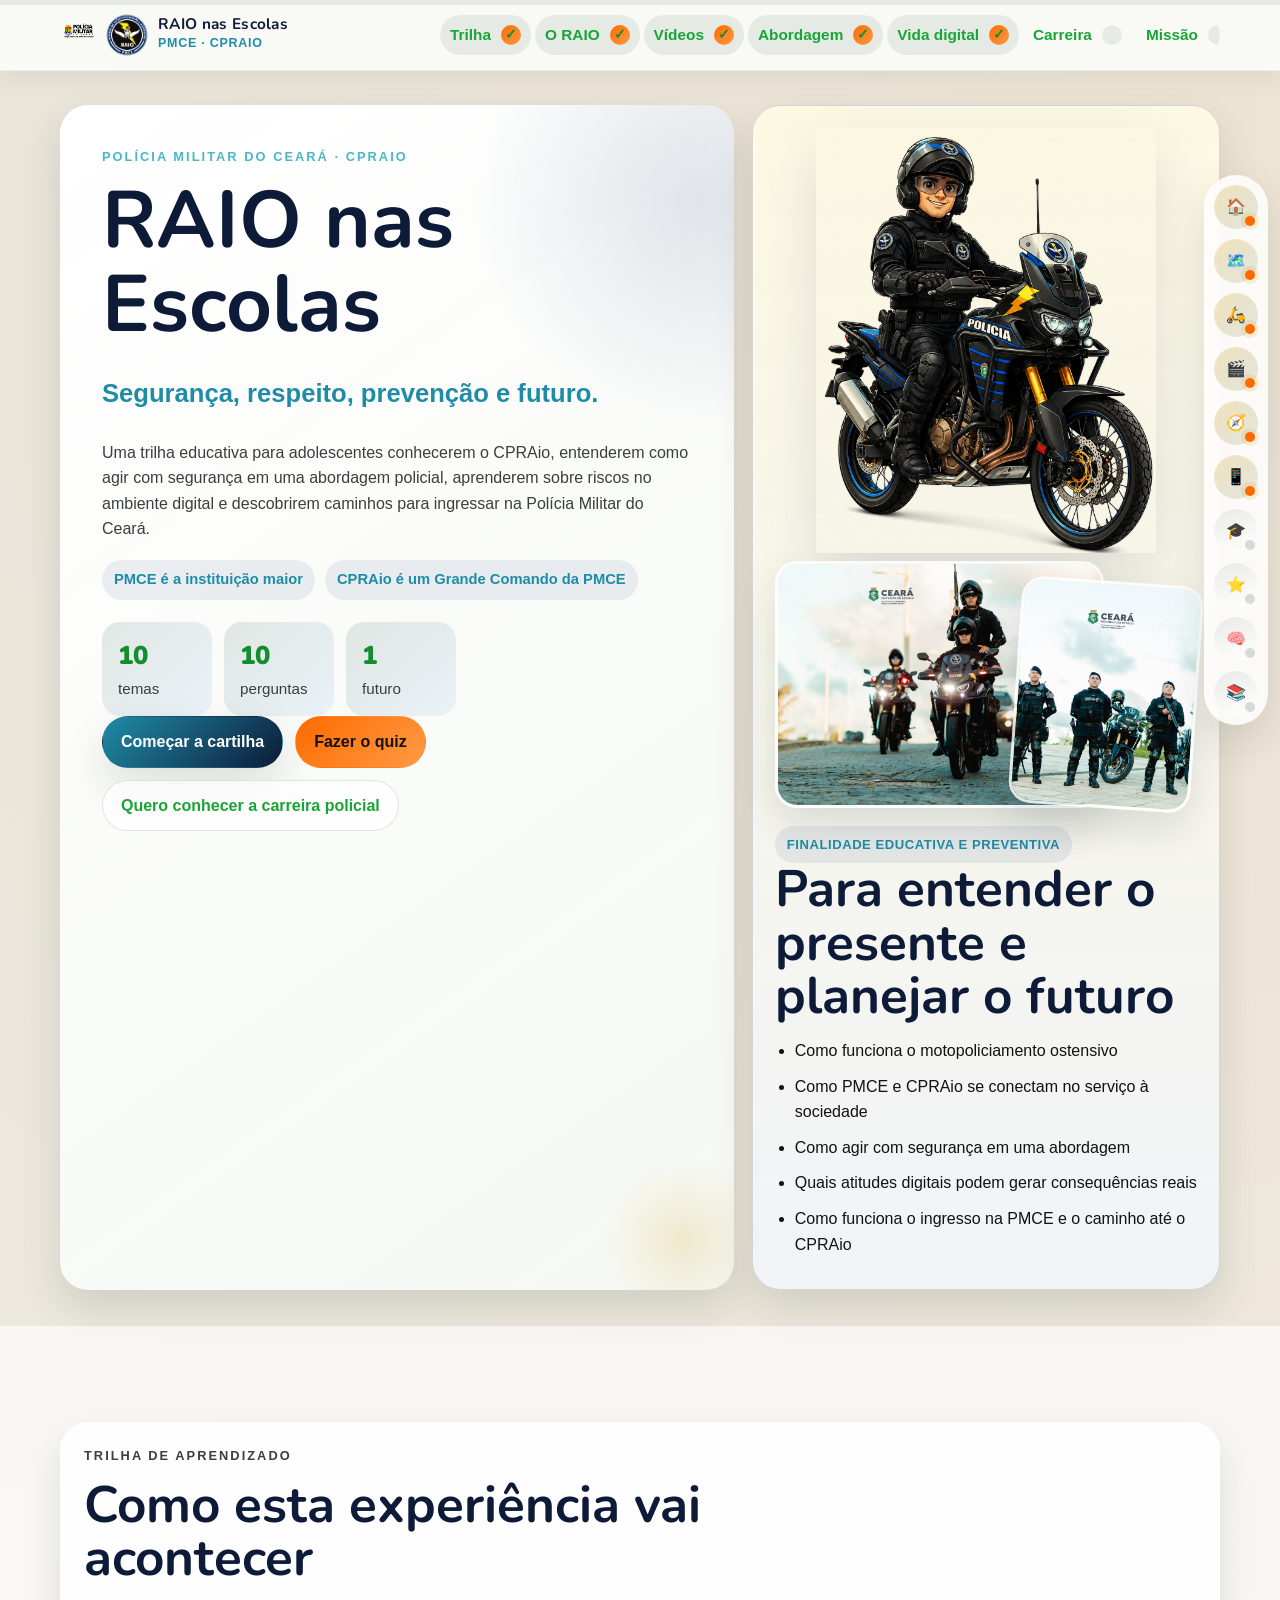
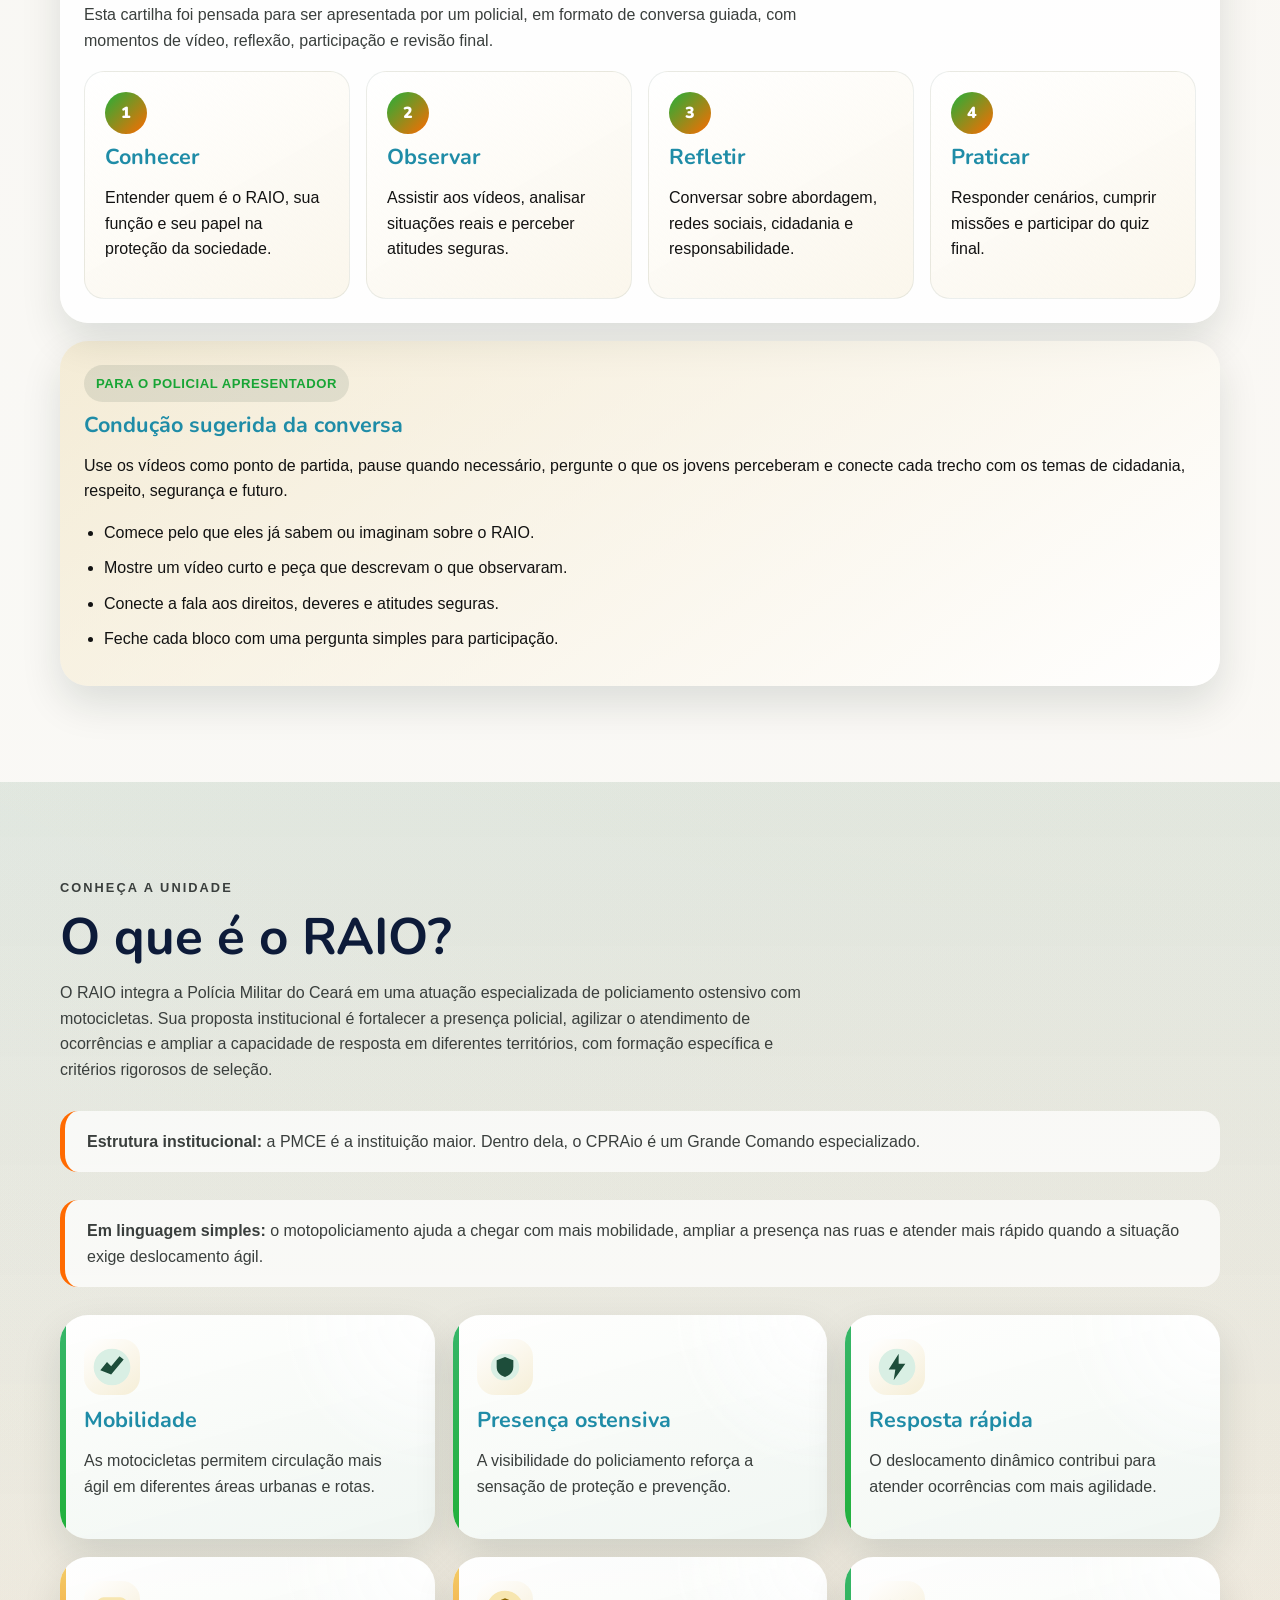
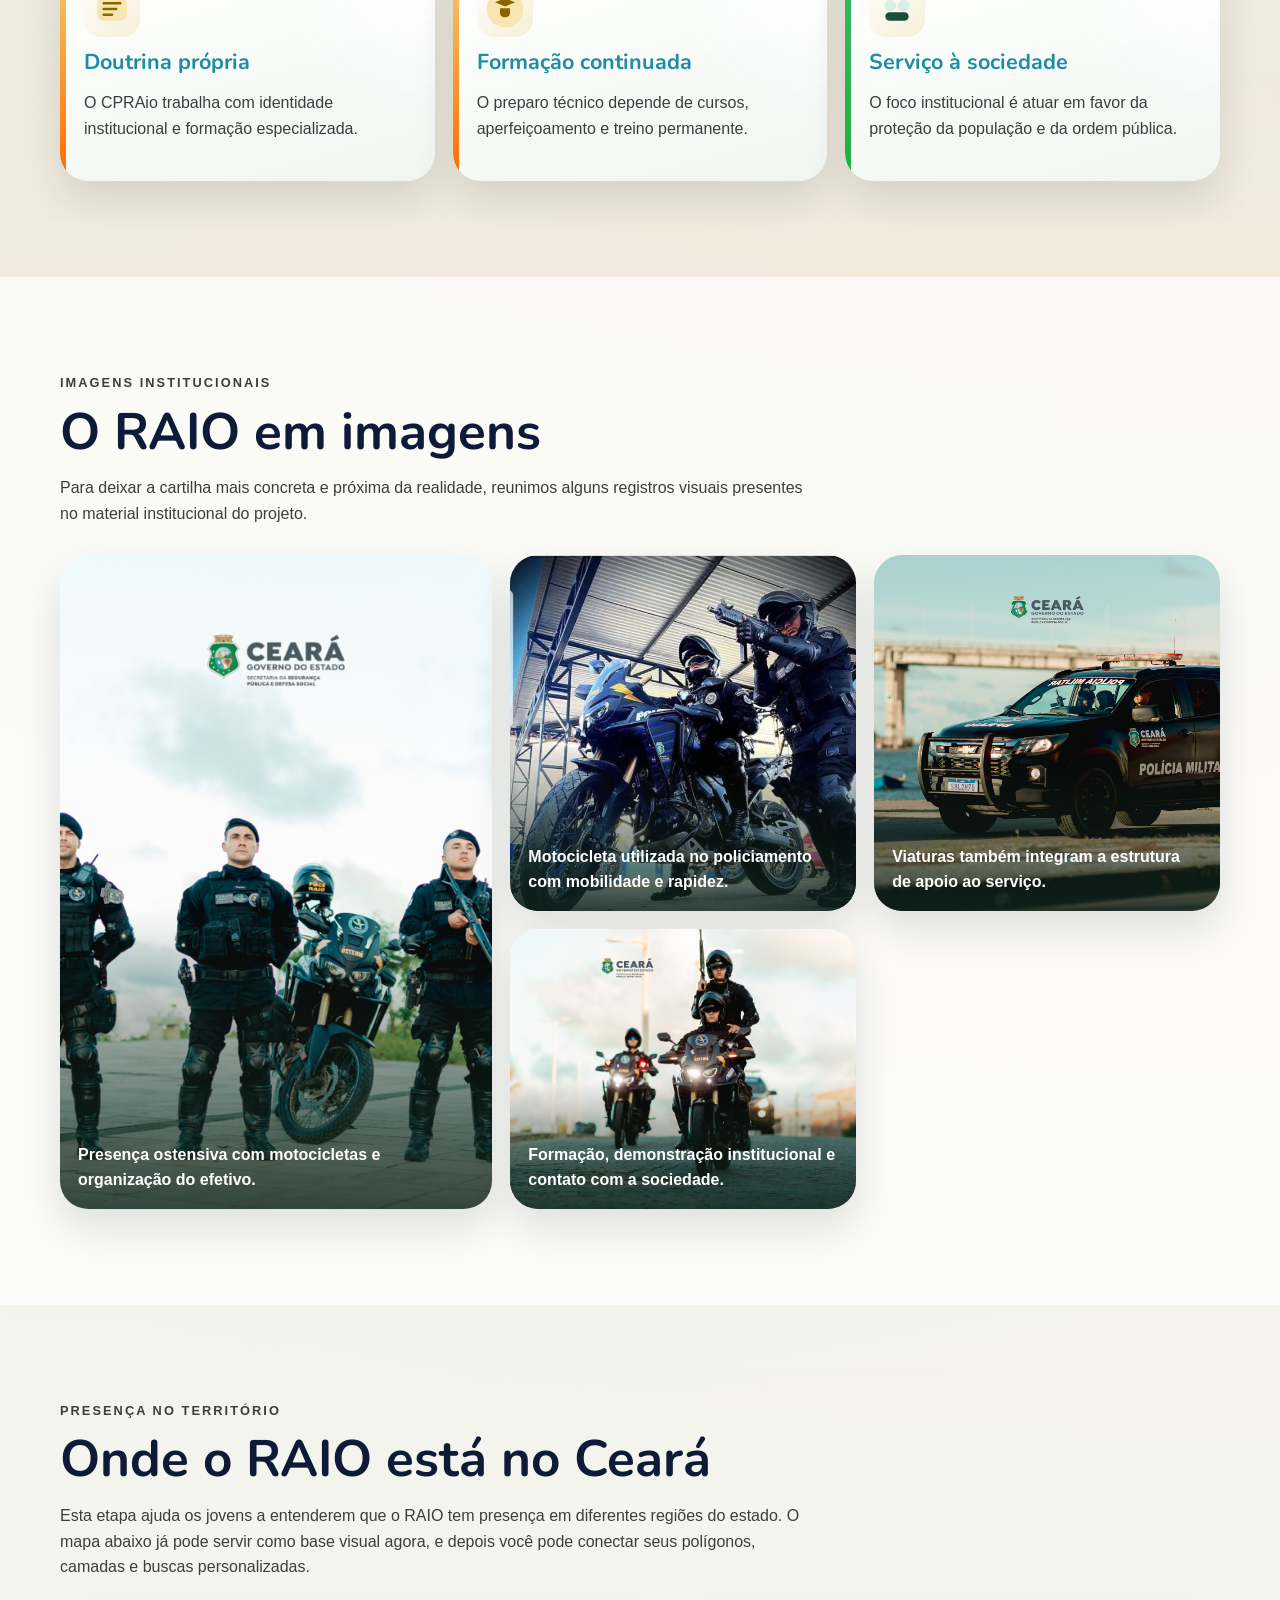
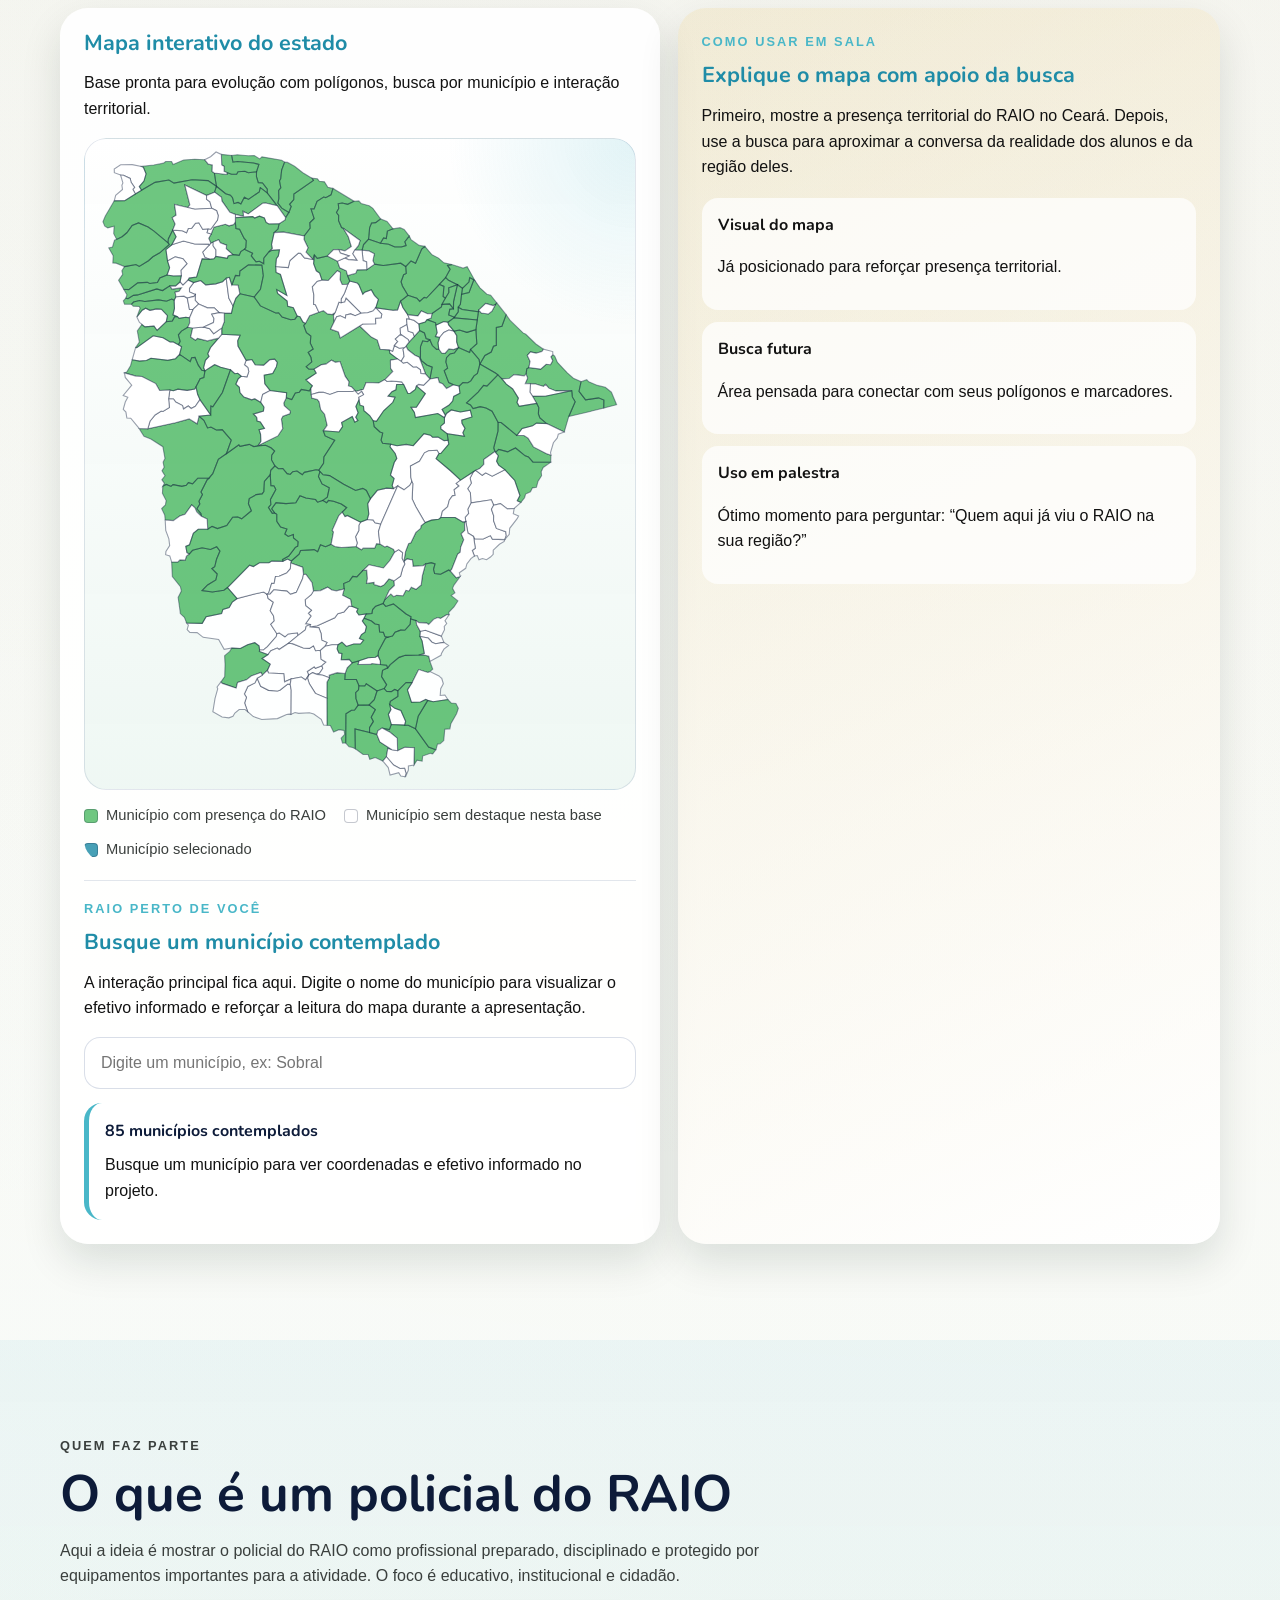
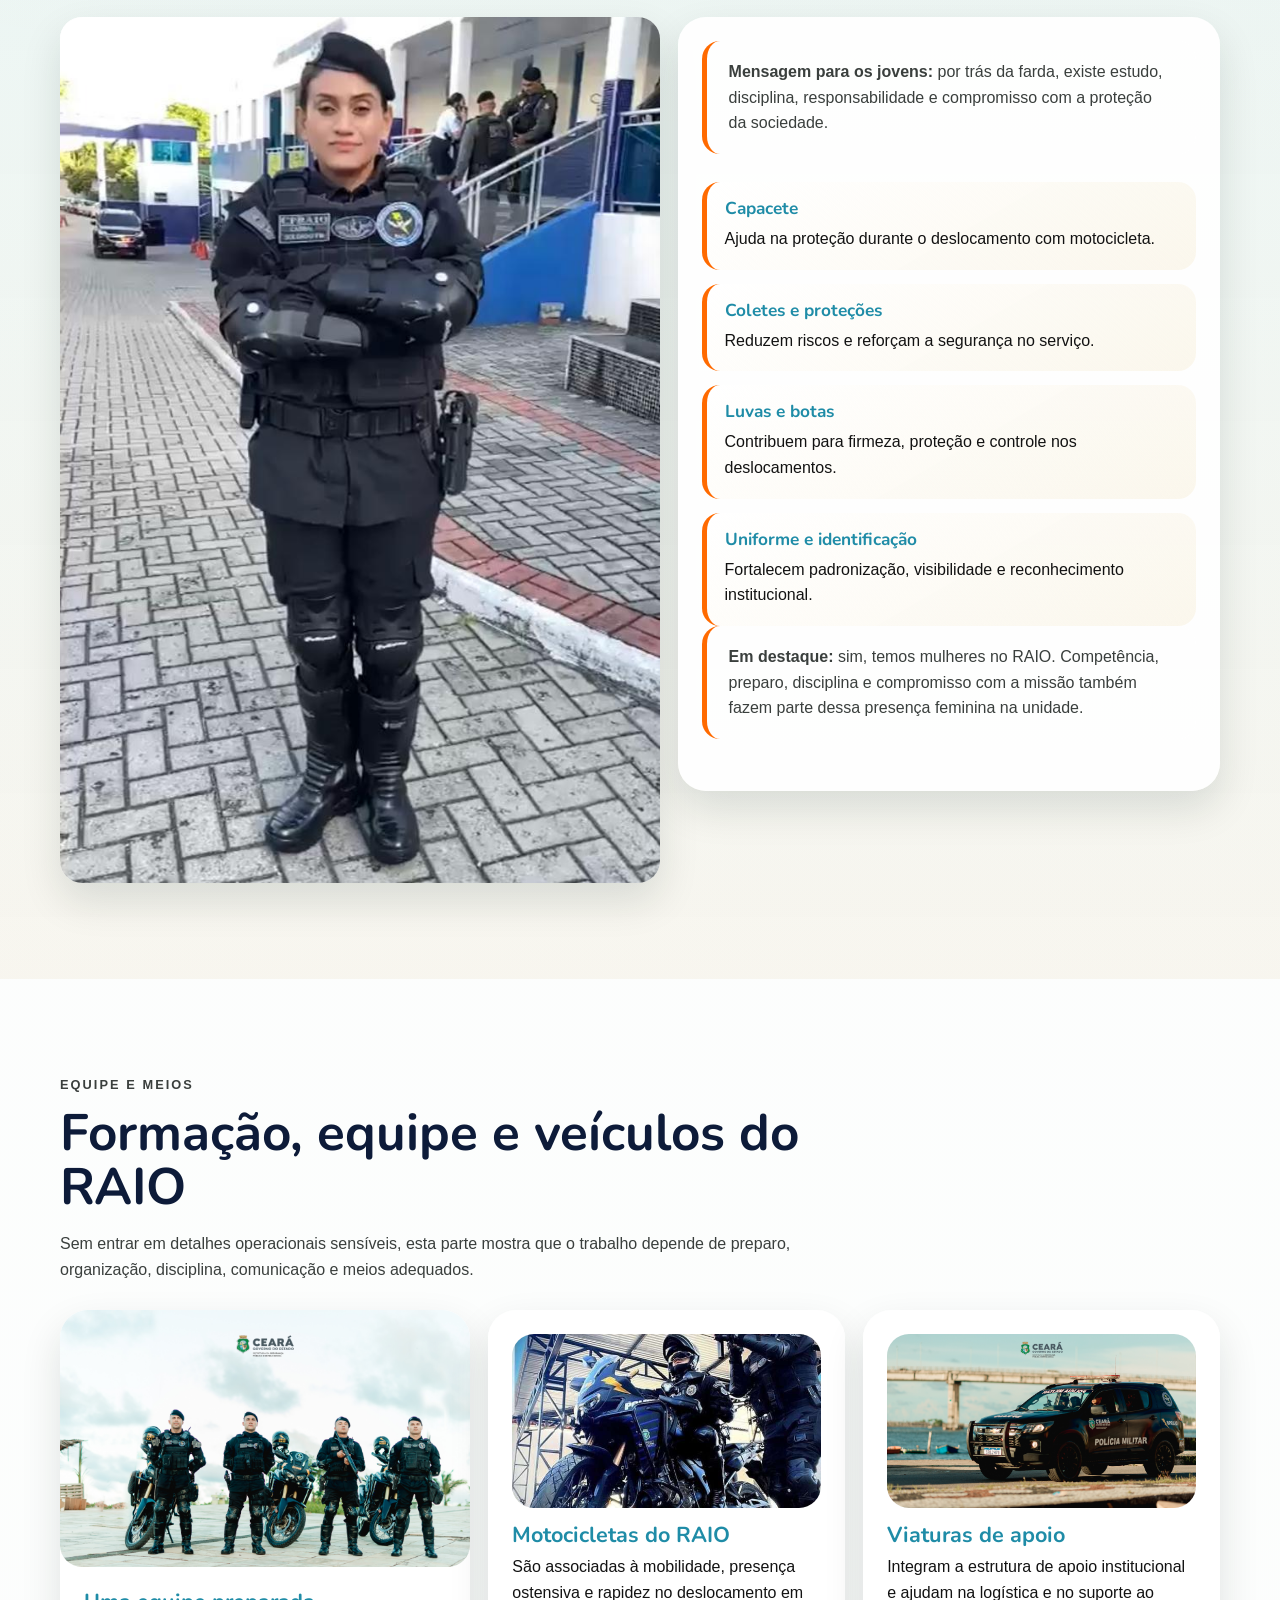
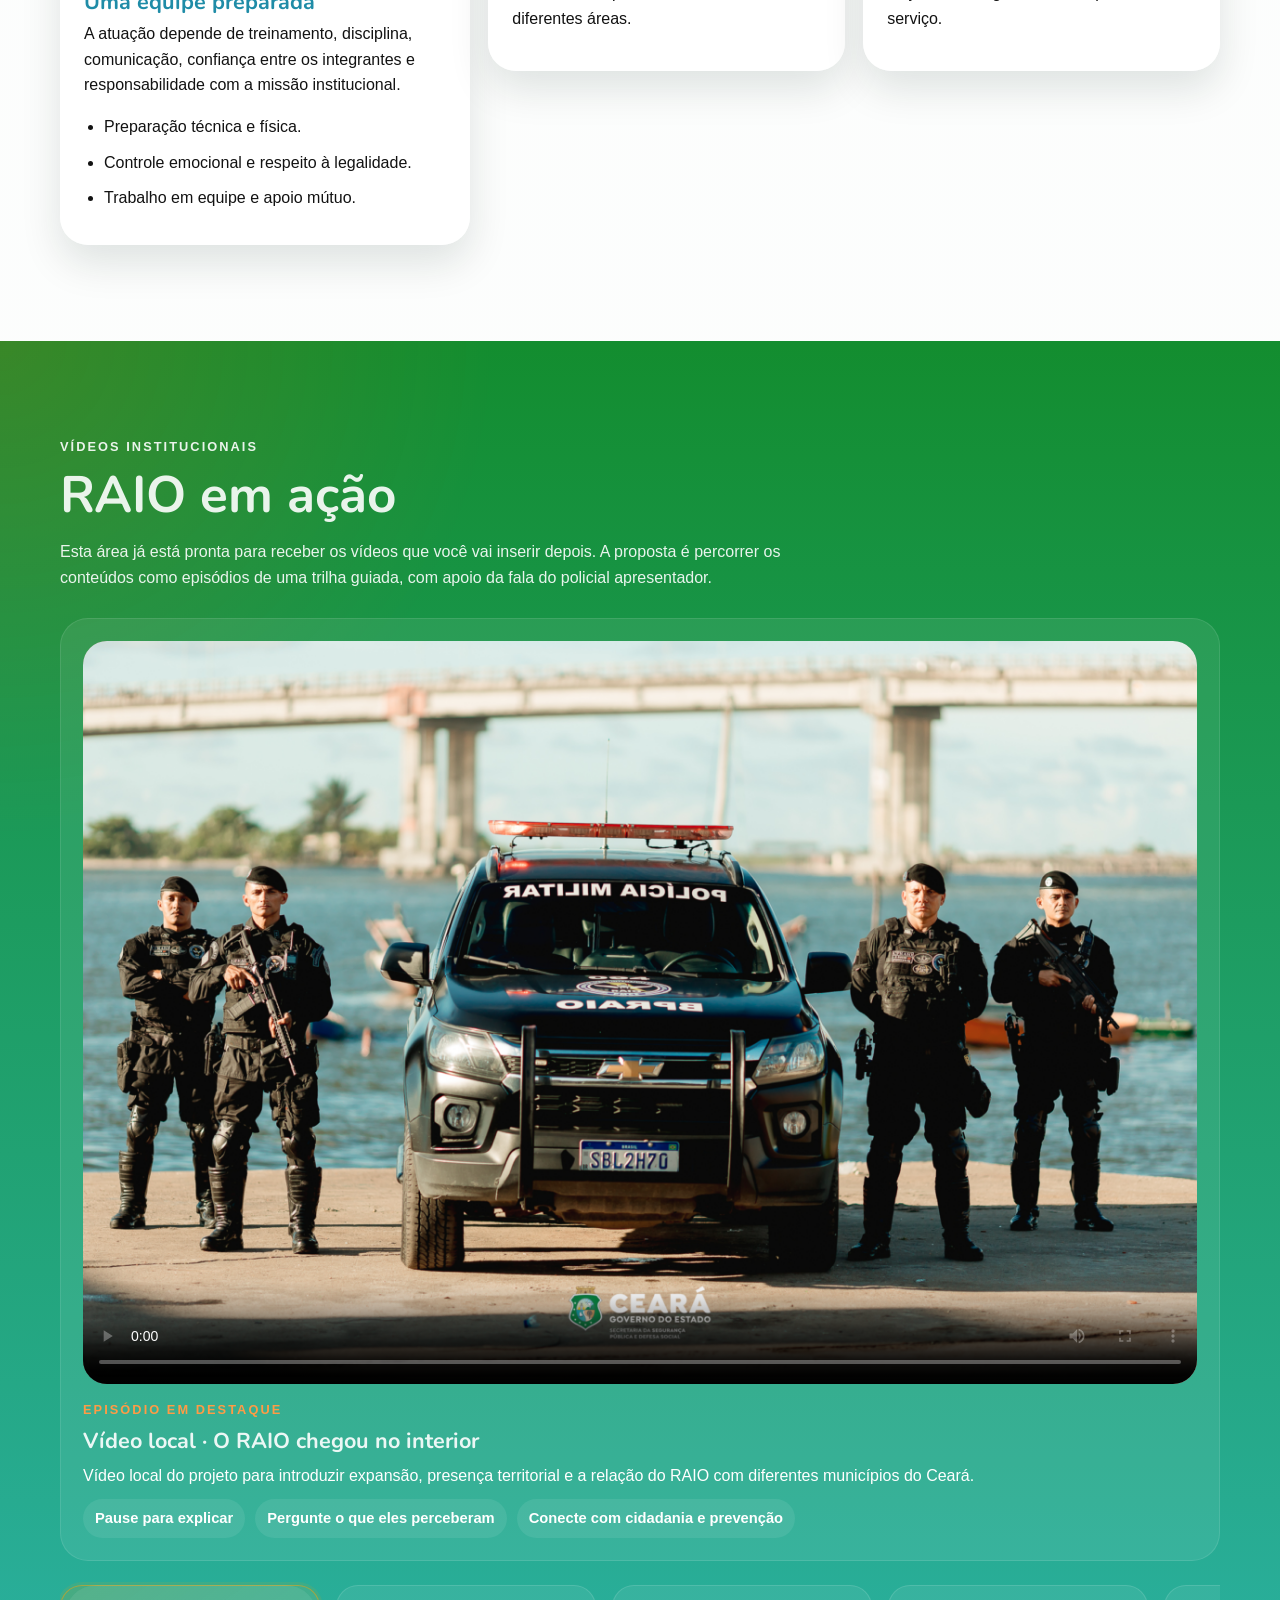
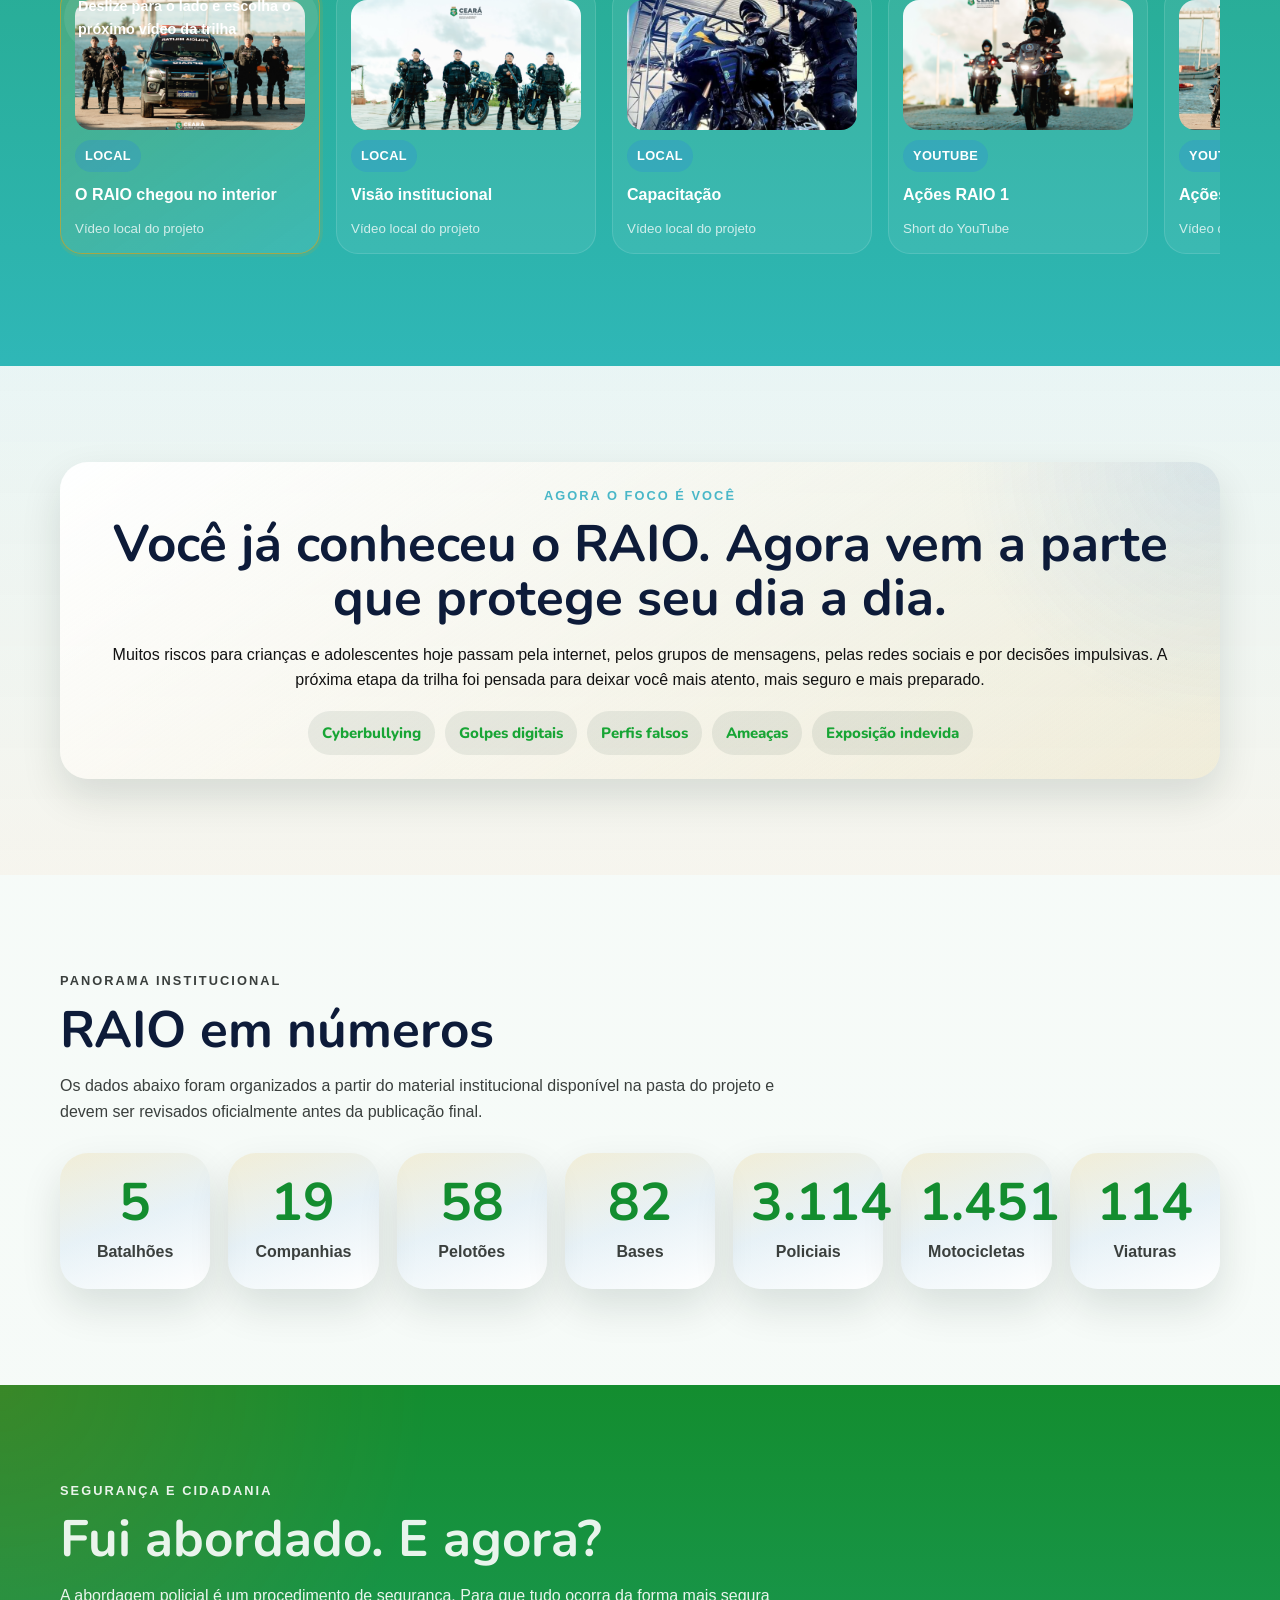
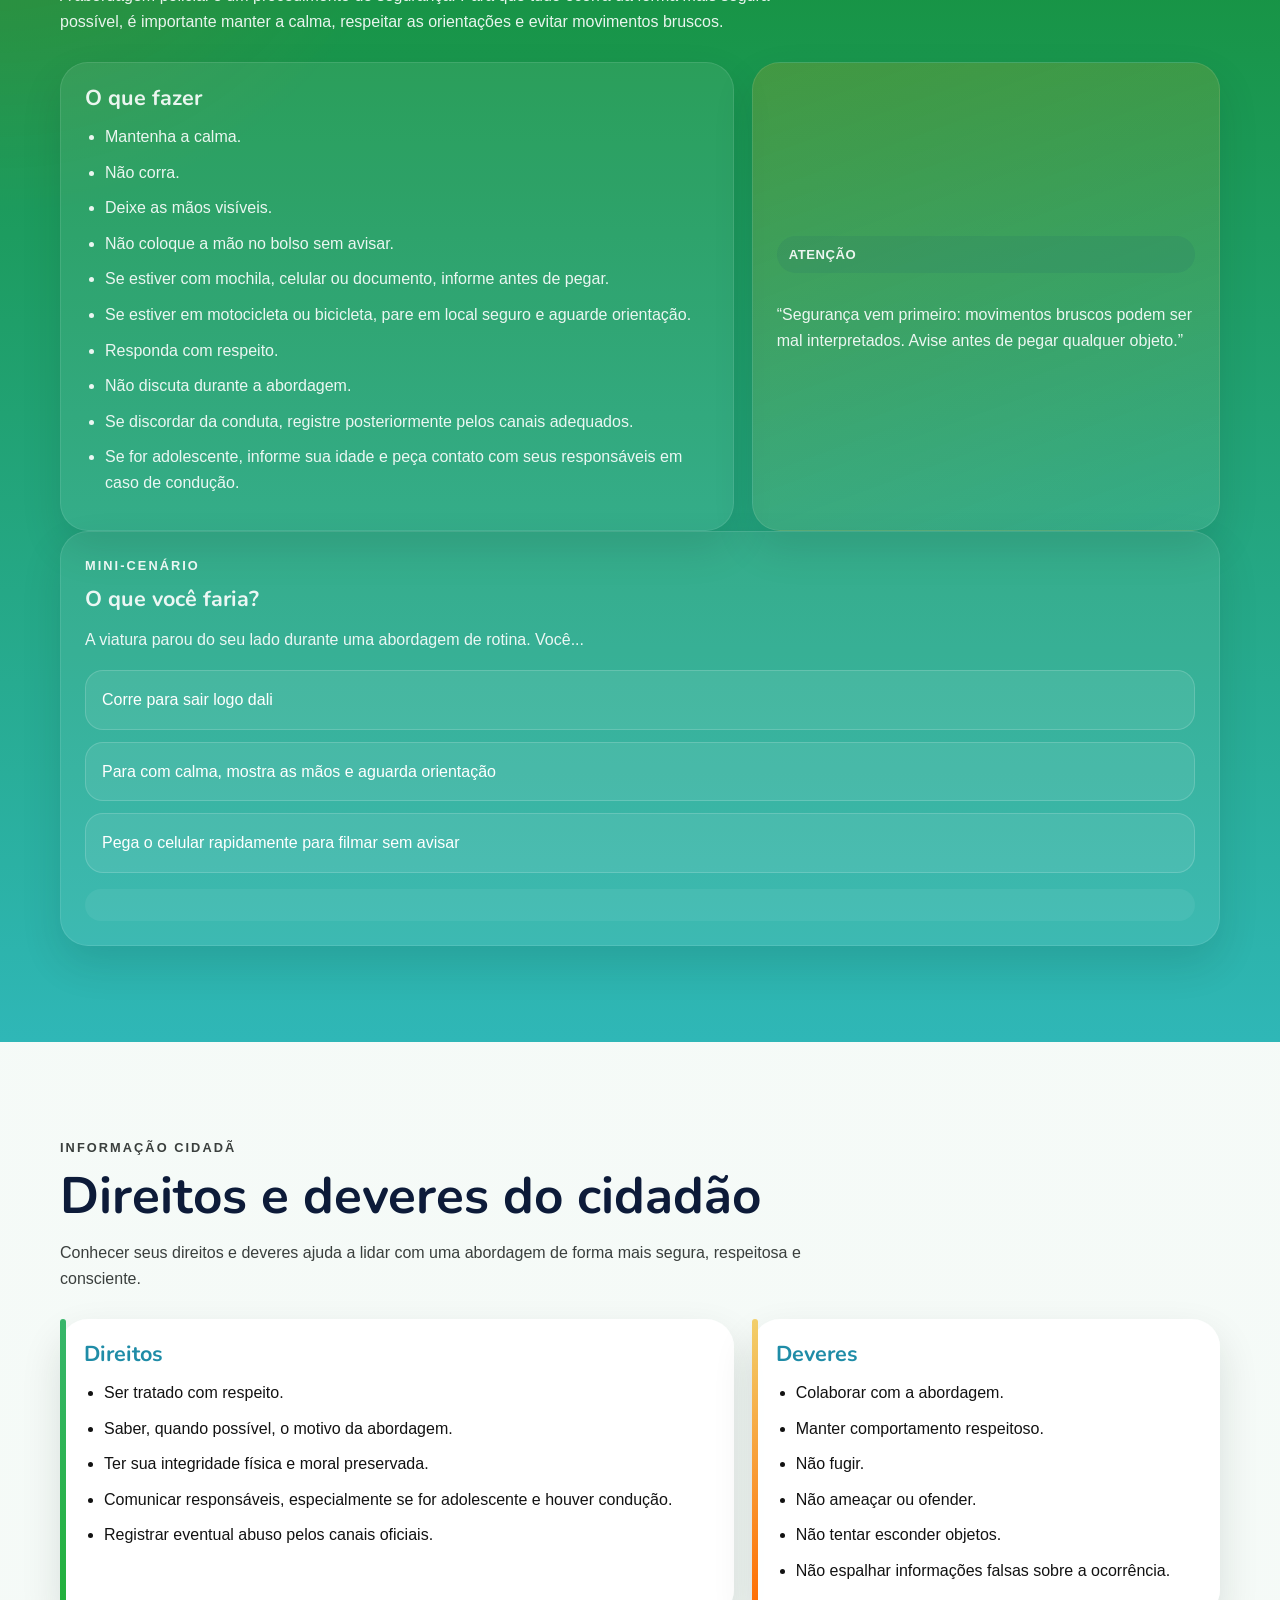
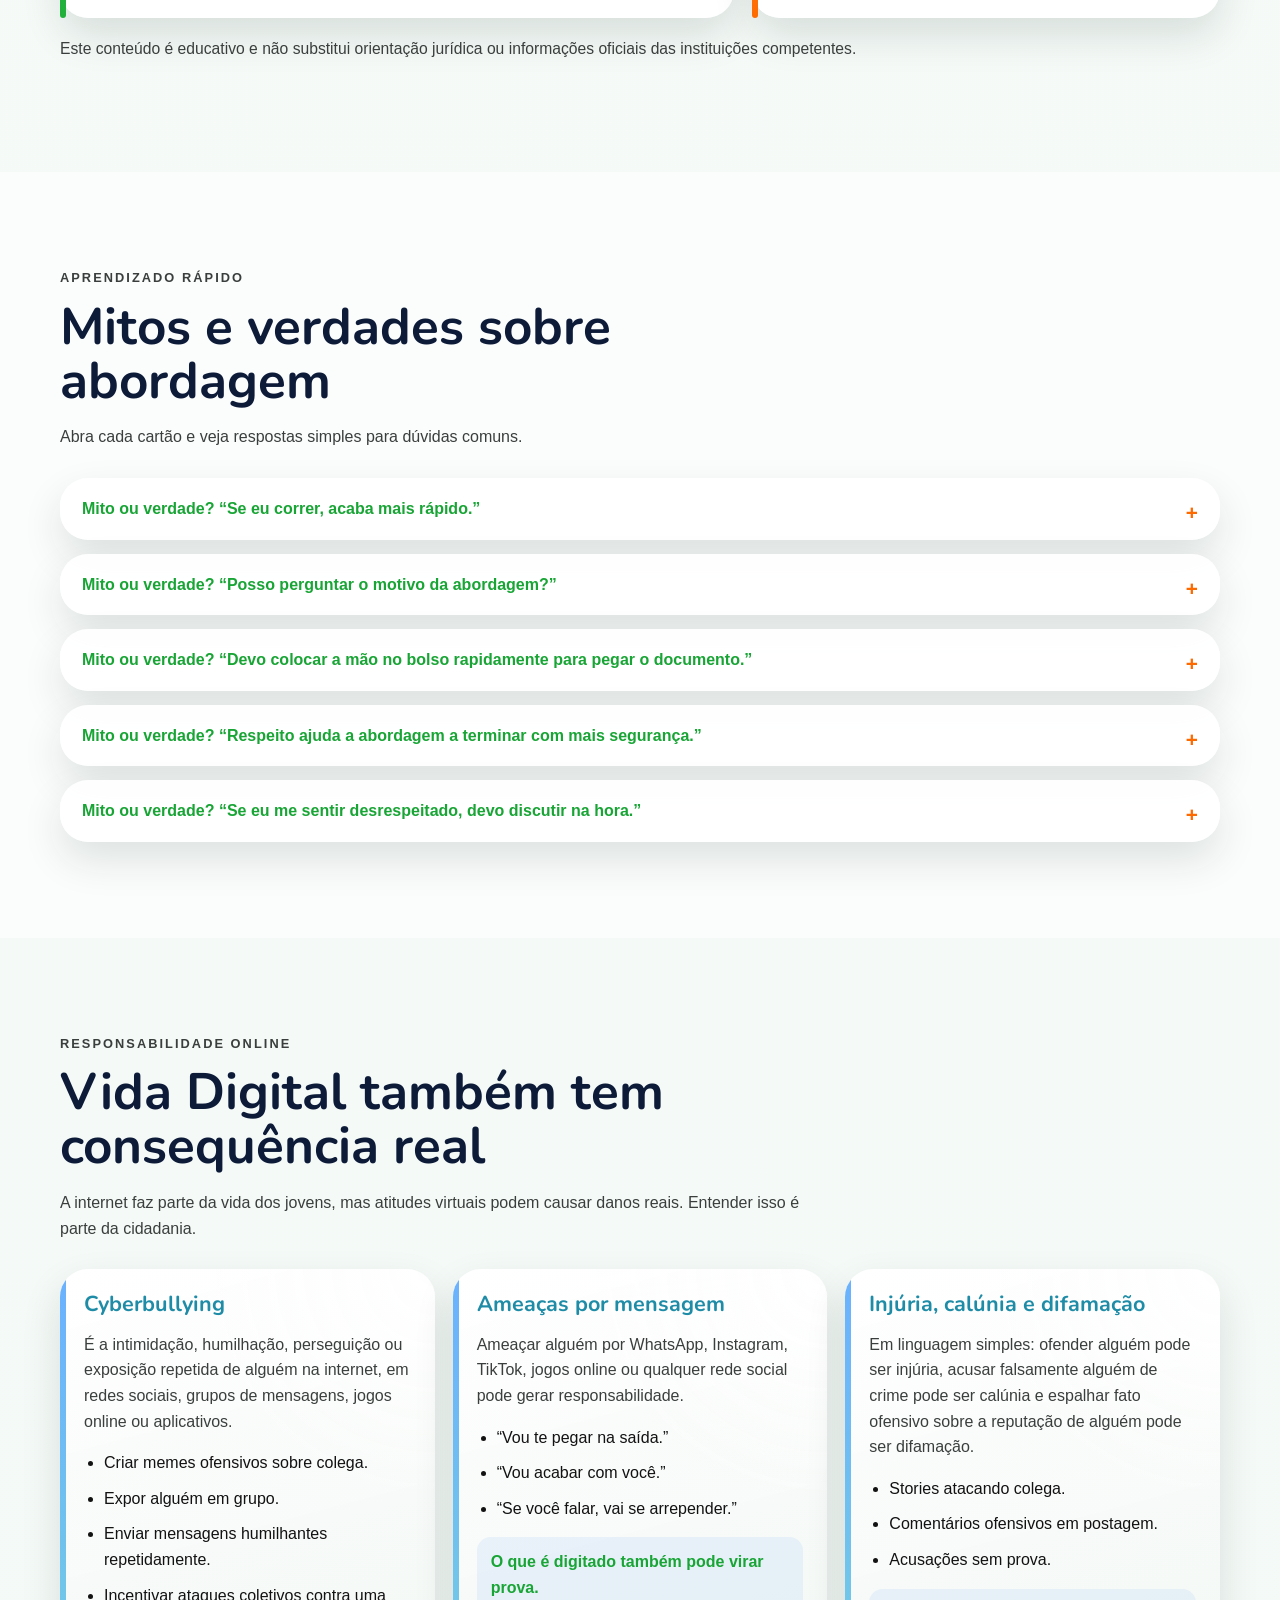
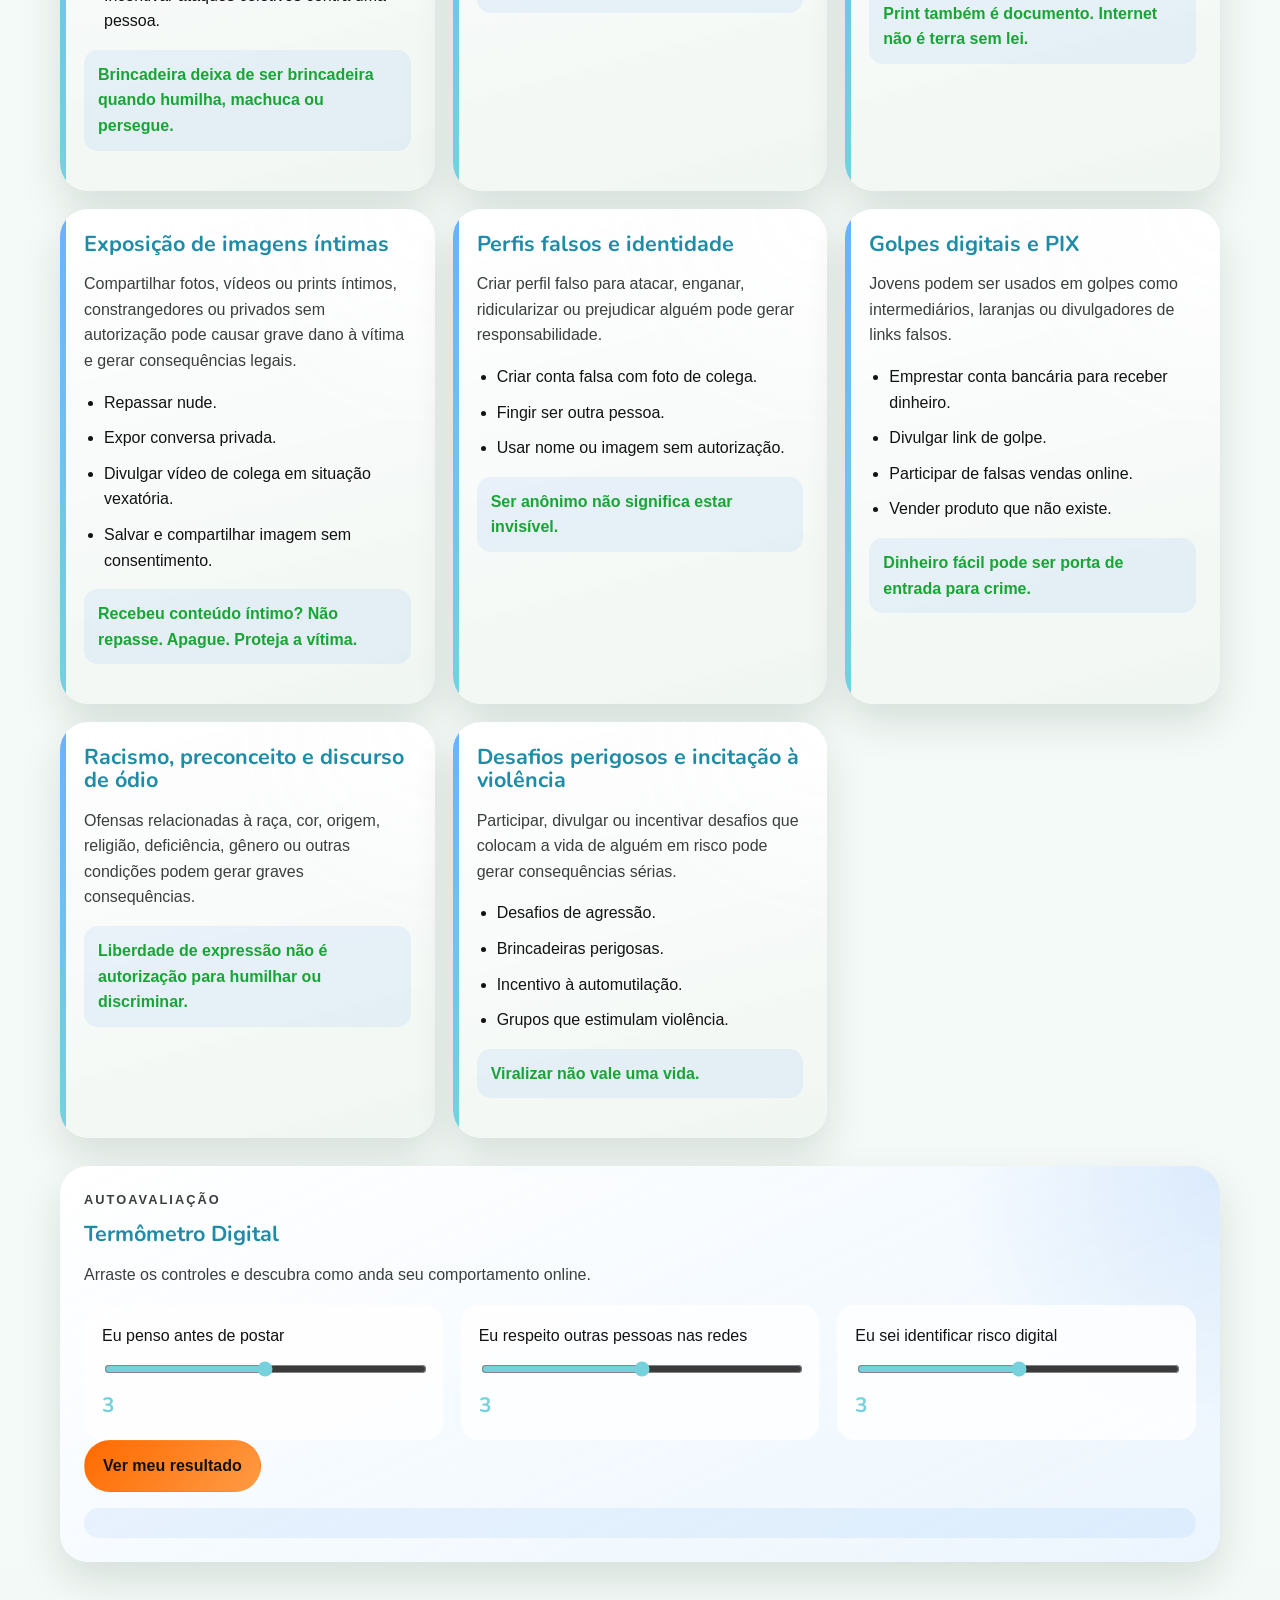
==== index.html @ e6061048 "first commit" ====
<!DOCTYPE html>
<html lang="pt-BR">
  <head>
    <meta charset="UTF-8" />
    <meta name="viewport" content="width=device-width, initial-scale=1.0" />
    <meta
      name="description"
      content="RAIO nas Escolas: trilha educativa para adolescentes sobre o CPRAio, segurança cidadã, vida digital responsável e caminhos para a carreira na PMCE."
    />
    <title>RAIO nas Escolas | PMCE · CPRAio</title>
    <link rel="stylesheet" href="styles.css" />
  </head>
  <body>
    <a class="skip-link" href="#conteudo">Pular para o conteúdo</a>

    <div class="scroll-progress" aria-hidden="true">
      <span class="scroll-progress-bar" id="scroll-progress-bar"></span>
    </div>

    <header class="site-header" id="topo">
      <div class="container header-inner">
        <a class="brand" href="#hero" aria-label="Página inicial RAIO nas Escolas">
          <span class="brand-logos">
            <img src="logo_PMCE.png" alt="Logo da Polícia Militar do Ceará" />
            <img src="logo_raio.png" alt="Logo do RAIO" />
          </span>
          <span class="brand-copy">
            <strong>RAIO nas Escolas</strong>
            <small>PMCE · CPRAio</small>
          </span>
        </a>

        <button
          class="menu-toggle"
          type="button"
          aria-expanded="false"
          aria-controls="menu"
          aria-label="Abrir menu de navegação"
        >
          <span></span>
          <span></span>
          <span></span>
        </button>

        <nav class="site-nav" id="menu" aria-label="Seções da cartilha">
          <a href="#trilha" data-section-link="trilha">Trilha <span class="nav-check" aria-hidden="true">✓</span></a>
          <a href="#o-que-e" data-section-link="o-que-e">O RAIO <span class="nav-check" aria-hidden="true">✓</span></a>
          <a href="#videos-raio" data-section-link="videos-raio">Vídeos <span class="nav-check" aria-hidden="true">✓</span></a>
          <a href="#abordagem" data-section-link="abordagem">Abordagem <span class="nav-check" aria-hidden="true">✓</span></a>
          <a href="#vida-digital" data-section-link="vida-digital">Vida digital <span class="nav-check" aria-hidden="true">✓</span></a>
          <a href="#carreira" data-section-link="carreira">Carreira <span class="nav-check" aria-hidden="true">✓</span></a>
          <a href="#missao" data-section-link="missao">Missão <span class="nav-check" aria-hidden="true">✓</span></a>
          <a href="#quiz" data-section-link="quiz">Quiz <span class="nav-check" aria-hidden="true">✓</span></a>
          <a href="#professores" data-section-link="professores">Professores <span class="nav-check" aria-hidden="true">✓</span></a>
          <a href="#fontes" data-section-link="fontes">Fontes <span class="nav-check" aria-hidden="true">✓</span></a>
        </nav>
      </div>
    </header>

    <aside class="section-tracker" aria-label="Progresso de leitura">
      <a href="#hero" class="tracker-link" data-track-target="hero" aria-label="Ir para capa">
        <span class="tracker-icon">🏠</span>
        <span class="tracker-dot"></span>
      </a>
      <a href="#trilha" class="tracker-link" data-track-target="trilha" aria-label="Ir para trilha de aprendizado">
        <span class="tracker-icon">🗺️</span>
        <span class="tracker-dot"></span>
      </a>
      <a href="#o-que-e" class="tracker-link" data-track-target="o-que-e" aria-label="Ir para O que é o RAIO">
        <span class="tracker-icon">🛵</span>
        <span class="tracker-dot"></span>
      </a>
      <a href="#videos-raio" class="tracker-link" data-track-target="videos-raio" aria-label="Ir para vídeos do RAIO">
        <span class="tracker-icon">🎬</span>
        <span class="tracker-dot"></span>
      </a>
      <a href="#abordagem" class="tracker-link" data-track-target="abordagem" aria-label="Ir para abordagem policial">
        <span class="tracker-icon">🧭</span>
        <span class="tracker-dot"></span>
      </a>
      <a href="#vida-digital" class="tracker-link" data-track-target="vida-digital" aria-label="Ir para vida digital">
        <span class="tracker-icon">📱</span>
        <span class="tracker-dot"></span>
      </a>
      <a href="#carreira" class="tracker-link" data-track-target="carreira" aria-label="Ir para carreira">
        <span class="tracker-icon">🎓</span>
        <span class="tracker-dot"></span>
      </a>
      <a href="#missao" class="tracker-link" data-track-target="missao" aria-label="Ir para Missão do Dia">
        <span class="tracker-icon">⭐</span>
        <span class="tracker-dot"></span>
      </a>
      <a href="#quiz" class="tracker-link" data-track-target="quiz" aria-label="Ir para quiz">
        <span class="tracker-icon">🧠</span>
        <span class="tracker-dot"></span>
      </a>
      <a href="#fontes" class="tracker-link" data-track-target="fontes" aria-label="Ir para fontes">
        <span class="tracker-icon">📚</span>
        <span class="tracker-dot"></span>
      </a>
    </aside>

    <main id="conteudo">
      <section class="hero-section" id="hero">
        <div class="container hero-grid">
          <div class="hero-copy reveal">
            <p class="eyebrow">Polícia Militar do Ceará · CPRAio</p>
            <h1>RAIO nas Escolas</h1>
            <p class="hero-subtitle">Segurança, respeito, prevenção e futuro.</p>
            <p class="hero-text">
              Uma trilha educativa para adolescentes conhecerem o CPRAio,
              entenderem como agir com segurança em uma abordagem policial,
              aprenderem sobre riscos no ambiente digital e descobrirem
              caminhos para ingressar na Polícia Militar do Ceará.
            </p>

            <div class="hero-institutional-strip">
              <span>PMCE é a instituição maior</span>
              <span>CPRAio é um Grande Comando da PMCE</span>
            </div>

            <div class="hero-counter" aria-label="Resumo da cartilha">
              <div class="counter-chip">
                <strong data-hero-count="10">0</strong>
                <span>temas</span>
              </div>
              <div class="counter-chip">
                <strong data-hero-count="10">0</strong>
                <span>perguntas</span>
              </div>
              <div class="counter-chip">
                <strong data-hero-count="1">0</strong>
                <span>futuro</span>
              </div>
            </div>

            <div class="hero-actions">
              <a class="button button-primary" href="#o-que-e">Começar a cartilha</a>
              <a class="button button-secondary" href="#quiz">Fazer o quiz</a>
              <a class="button button-ghost" href="#carreira">Quero conhecer a carreira policial</a>
            </div>
          </div>

          <aside class="hero-panel reveal">
            <div class="hero-illustration">
              <img
                src="Policial_Raio_Seguro.png"
                alt="Mascote Policial Raio Seguro em motocicleta"
              />
            </div>
            <div class="hero-photo-stack">
              <figure class="hero-photo hero-photo-main">
                <img
                  src="Imagens RAIO/Raio_07.png"
                  alt="Policiais do RAIO em motocicletas em imagem institucional"
                />
              </figure>
              <figure class="hero-photo hero-photo-side">
                <img
                  src="Imagens RAIO/Raio_03.png"
                  alt="Equipe do RAIO em imagem institucional"
                />
              </figure>
            </div>
            <div class="panel-badge">Finalidade educativa e preventiva</div>
            <h2>Para entender o presente e planejar o futuro</h2>
            <ul class="hero-checklist">
              <li>Como funciona o motopoliciamento ostensivo</li>
              <li>Como PMCE e CPRAio se conectam no serviço à sociedade</li>
              <li>Como agir com segurança em uma abordagem</li>
              <li>Quais atitudes digitais podem gerar consequências reais</li>
              <li>Como funciona o ingresso na PMCE e o caminho até o CPRAio</li>
            </ul>
          </aside>
        </div>
      </section>

      <section class="section section-muted" id="trilha">
        <div class="container">
          <div class="learning-path reveal">
            <div class="section-heading compact-heading">
              <p class="eyebrow">Trilha de aprendizado</p>
              <h2>Como esta experiência vai acontecer</h2>
              <p>
                Esta cartilha foi pensada para ser apresentada por um policial,
                em formato de conversa guiada, com momentos de vídeo, reflexão,
                participação e revisão final.
              </p>
            </div>

            <div class="path-grid">
              <article class="path-step">
                <span>1</span>
                <h3>Conhecer</h3>
                <p>Entender quem é o RAIO, sua função e seu papel na proteção da sociedade.</p>
              </article>
              <article class="path-step">
                <span>2</span>
                <h3>Observar</h3>
                <p>Assistir aos vídeos, analisar situações reais e perceber atitudes seguras.</p>
              </article>
              <article class="path-step">
                <span>3</span>
                <h3>Refletir</h3>
                <p>Conversar sobre abordagem, redes sociais, cidadania e responsabilidade.</p>
              </article>
              <article class="path-step">
                <span>4</span>
                <h3>Praticar</h3>
                <p>Responder cenários, cumprir missões e participar do quiz final.</p>
              </article>
            </div>
          </div>

          <div class="presenter-note reveal">
            <div class="presenter-badge">Para o policial apresentador</div>
            <h3>Condução sugerida da conversa</h3>
            <p>
              Use os vídeos como ponto de partida, pause quando necessário,
              pergunte o que os jovens perceberam e conecte cada trecho com os
              temas de cidadania, respeito, segurança e futuro.
            </p>
            <ul class="plain-list">
              <li>Comece pelo que eles já sabem ou imaginam sobre o RAIO.</li>
              <li>Mostre um vídeo curto e peça que descrevam o que observaram.</li>
              <li>Conecte a fala aos direitos, deveres e atitudes seguras.</li>
              <li>Feche cada bloco com uma pergunta simples para participação.</li>
            </ul>
          </div>
        </div>
      </section>

      <section class="section section-accent" id="o-que-e">
        <div class="container">
          <div class="section-heading reveal">
            <p class="eyebrow">Conheça a unidade</p>
            <h2>O que é o RAIO?</h2>
            <p>
              O RAIO integra a Polícia Militar do Ceará em uma atuação
              especializada de policiamento ostensivo com motocicletas. Sua
              proposta institucional é fortalecer a presença policial, agilizar
              o atendimento de ocorrências e ampliar a capacidade de resposta em
              diferentes territórios, com formação específica e critérios
              rigorosos de seleção.
            </p>
          </div>

          <div class="info-banner reveal">
            <strong>Estrutura institucional:</strong> a PMCE é a instituição
            maior. Dentro dela, o CPRAio é um Grande Comando especializado.
          </div>

          <div class="info-banner reveal">
            <strong>Em linguagem simples:</strong> o motopoliciamento ajuda a
            chegar com mais mobilidade, ampliar a presença nas ruas e atender
            mais rápido quando a situação exige deslocamento ágil.
          </div>

          <div class="card-grid six-cols">
            <article class="card card-theme-seguranca reveal">
              <span class="card-icon" aria-hidden="true">
                <svg viewBox="0 0 48 48">
                  <circle cx="24" cy="24" r="22" fill="#d9efe4"></circle>
                  <path d="M10 28l8-10 5 5 10-12 5 4-15 18z" fill="#1d4d3a"></path>
                </svg>
              </span>
              <h3>Mobilidade</h3>
              <p>As motocicletas permitem circulação mais ágil em diferentes áreas urbanas e rotas.</p>
            </article>
            <article class="card card-theme-seguranca reveal">
              <span class="card-icon" aria-hidden="true">
                <svg viewBox="0 0 48 48">
                  <rect x="7" y="8" width="34" height="32" rx="16" fill="#d9efe4"></rect>
                  <path d="M24 12l10 4v8c0 6-4 10-10 12-6-2-10-6-10-12v-8z" fill="#1d4d3a"></path>
                </svg>
              </span>
              <h3>Presença ostensiva</h3>
              <p>A visibilidade do policiamento reforça a sensação de proteção e prevenção.</p>
            </article>
            <article class="card card-theme-seguranca reveal">
              <span class="card-icon" aria-hidden="true">
                <svg viewBox="0 0 48 48">
                  <circle cx="24" cy="24" r="22" fill="#d9efe4"></circle>
                  <path d="M26 8L14 27h8l-2 13 14-20h-8z" fill="#1d4d3a"></path>
                </svg>
              </span>
              <h3>Resposta rápida</h3>
              <p>O deslocamento dinâmico contribui para atender ocorrências com mais agilidade.</p>
            </article>
            <article class="card card-theme-carreira reveal">
              <span class="card-icon" aria-hidden="true">
                <svg viewBox="0 0 48 48">
                  <rect x="6" y="10" width="36" height="28" rx="8" fill="#f7e6b0"></rect>
                  <path d="M14 17h20M14 24h15M14 31h10" stroke="#8a6500" stroke-width="3" stroke-linecap="round"></path>
                </svg>
              </span>
              <h3>Doutrina própria</h3>
              <p>O CPRAio trabalha com identidade institucional e formação especializada.</p>
            </article>
            <article class="card card-theme-carreira reveal">
              <span class="card-icon" aria-hidden="true">
                <svg viewBox="0 0 48 48">
                  <circle cx="24" cy="24" r="22" fill="#f7e6b0"></circle>
                  <path d="M24 11l12 5-12 5-12-5zM18 23v6c0 3 3 5 6 5s6-2 6-5v-6" fill="#8a6500"></path>
                </svg>
              </span>
              <h3>Formação continuada</h3>
              <p>O preparo técnico depende de cursos, aperfeiçoamento e treino permanente.</p>
            </article>
            <article class="card card-theme-seguranca reveal">
              <span class="card-icon" aria-hidden="true">
                <svg viewBox="0 0 48 48">
                  <circle cx="16" cy="20" r="7" fill="#d9efe4"></circle>
                  <circle cx="32" cy="20" r="7" fill="#d9efe4"></circle>
                  <rect x="10" y="28" width="28" height="10" rx="5" fill="#1d4d3a"></rect>
                </svg>
              </span>
              <h3>Serviço à sociedade</h3>
              <p>O foco institucional é atuar em favor da proteção da população e da ordem pública.</p>
            </article>
          </div>
        </div>
      </section>

      <section class="section section-muted" id="galeria-raio">
        <div class="container">
          <div class="section-heading reveal">
            <p class="eyebrow">Imagens institucionais</p>
            <h2>O RAIO em imagens</h2>
            <p>
              Para deixar a cartilha mais concreta e próxima da realidade,
              reunimos alguns registros visuais presentes no material
              institucional do projeto.
            </p>
          </div>

          <div class="image-gallery">
            <figure class="gallery-card gallery-card-large reveal">
              <img
                src="Imagens RAIO/Raio_03.png"
                alt="Motocicletas do RAIO alinhadas lado a lado em atividade institucional"
              />
              <figcaption>
                Presença ostensiva com motocicletas e organização do efetivo.
              </figcaption>
            </figure>

            <figure class="gallery-card reveal">
              <img
                src="Imagens RAIO/Raio_04.jpeg"
                alt="Motocicleta institucional do RAIO posicionada diante do símbolo da unidade"
              />
              <figcaption>
                Motocicleta utilizada no policiamento com mobilidade e rapidez.
              </figcaption>
            </figure>

            <figure class="gallery-card reveal">
              <img
                src="Imagens RAIO/Raio_02.png"
                alt="Viatura da Polícia Militar vinculada ao BPRAIO em ambiente coberto"
              />
              <figcaption>
                Viaturas também integram a estrutura de apoio ao serviço.
              </figcaption>
            </figure>

            <figure class="gallery-card reveal">
              <img
                src="Imagens RAIO/Raio_07.png"
                alt="Momento de apresentação institucional com policial do RAIO ao lado de motocicleta"
              />
              <figcaption>
                Formação, demonstração institucional e contato com a sociedade.
              </figcaption>
            </figure>
          </div>
        </div>
      </section>

      <section class="section" id="onde-raio">
        <div class="container">
          <div class="section-heading reveal">
            <p class="eyebrow">Presença no território</p>
            <h2>Onde o RAIO está no Ceará</h2>
            <p>
              Esta etapa ajuda os jovens a entenderem que o RAIO tem presença
              em diferentes regiões do estado. O mapa abaixo já pode servir
              como base visual agora, e depois você pode conectar seus
              polígonos, camadas e buscas personalizadas.
            </p>
          </div>

          <div class="map-hub">
            <article class="map-card reveal municipio-widget">
              <div class="map-card-head">
                <h3>Mapa interativo do estado</h3>
                <p>Base pronta para evolução com polígonos, busca por município e interação territorial.</p>
              </div>
              <figure class="map-figure">
                <div
                  class="map-canvas"
                  id="map-interactive"
                  role="img"
                  aria-label="Mapa interativo do Ceará com municípios e destaque para presença do RAIO"
                ></div>
                <figcaption class="map-legend">
                  <span><i class="legend-swatch legend-swatch-raio"></i> Município com presença do RAIO</span>
                  <span><i class="legend-swatch legend-swatch-outro"></i> Município sem destaque nesta base</span>
                  <span><i class="legend-swatch legend-swatch-selected"></i> Município selecionado</span>
                </figcaption>
              </figure>
              <div class="local-box map-local-box">
                <p class="eyebrow">RAIO perto de você</p>
                <h3>Busque um município contemplado</h3>
                <p>
                  A interação principal fica aqui. Digite o nome do município
                  para visualizar o efetivo informado e reforçar a leitura do
                  mapa durante a apresentação.
                </p>
                <div class="local-search-box">
                  <label class="sr-only" for="municipio-search">Buscar município atendido pelo RAIO</label>
                  <input
                    id="municipio-search"
                    class="municipio-search"
                    type="search"
                    placeholder="Digite um município, ex: Sobral"
                    list="municipios-raio-list"
                    autocomplete="off"
                    data-municipio-input
                  />
                  <datalist id="municipios-raio-list" data-municipio-list></datalist>
                </div>
                <div class="municipio-result" id="municipio-result" data-municipio-result>
                  <strong>85 municípios contemplados</strong>
                  <p>Busque um município para ver coordenadas e efetivo informado no projeto.</p>
                </div>
              </div>
              <!-- Aqui você pode substituir a imagem por um SVG ou mapa interativo com polígonos quando quiser. -->
            </article>

            <aside class="map-side reveal">
              <div class="local-box">
                <p class="eyebrow">Como usar em sala</p>
                <h3>Explique o mapa com apoio da busca</h3>
                <p>
                  Primeiro, mostre a presença territorial do RAIO no Ceará.
                  Depois, use a busca para aproximar a conversa da realidade
                  dos alunos e da região deles.
                </p>
              </div>

              <div class="local-list">
                <div class="local-item">
                  <strong>Visual do mapa</strong>
                  <p>Já posicionado para reforçar presença territorial.</p>
                </div>
                <div class="local-item">
                  <strong>Busca futura</strong>
                  <p>Área pensada para conectar com seus polígonos e marcadores.</p>
                </div>
                <div class="local-item">
                  <strong>Uso em palestra</strong>
                  <p>Ótimo momento para perguntar: “Quem aqui já viu o RAIO na sua região?”</p>
                </div>
              </div>
            </aside>
          </div>
        </div>
      </section>

      <section class="section section-accent" id="policial-raio">
        <div class="container">
          <div class="section-heading reveal">
            <p class="eyebrow">Quem faz parte</p>
            <h2>O que é um policial do RAIO</h2>
            <p>
              Aqui a ideia é mostrar o policial do RAIO como profissional
              preparado, disciplinado e protegido por equipamentos importantes
              para a atividade. O foco é educativo, institucional e cidadão.
            </p>
          </div>

          <div class="profile-showcase">
            <figure class="profile-figure reveal">
              <img
                src="Imagens RAIO/Raio_09_PFEM.jpeg"
                alt="Policial feminina do RAIO em imagem institucional"
              />
            </figure>

            <div class="profile-copy reveal">
              <div class="info-banner">
                <strong>Mensagem para os jovens:</strong> por trás da farda,
                existe estudo, disciplina, responsabilidade e compromisso com a
                proteção da sociedade.
              </div>

              <div class="epi-grid">
                <article class="mini-card">
                  <h3>Capacete</h3>
                  <p>Ajuda na proteção durante o deslocamento com motocicleta.</p>
                </article>
                <article class="mini-card">
                  <h3>Coletes e proteções</h3>
                  <p>Reduzem riscos e reforçam a segurança no serviço.</p>
                </article>
                <article class="mini-card">
                  <h3>Luvas e botas</h3>
                  <p>Contribuem para firmeza, proteção e controle nos deslocamentos.</p>
                </article>
                <article class="mini-card">
                  <h3>Uniforme e identificação</h3>
                  <p>Fortalecem padronização, visibilidade e reconhecimento institucional.</p>
                </article>
              </div>

              <div class="info-banner">
                <strong>Em destaque:</strong> sim, temos mulheres no RAIO.
                Competência, preparo, disciplina e compromisso com a missão
                também fazem parte dessa presença feminina na unidade.
              </div>
            </div>
          </div>
        </div>
      </section>

      <section class="section section-muted" id="estrutura-raio">
        <div class="container">
          <div class="section-heading reveal">
            <p class="eyebrow">Equipe e meios</p>
            <h2>Formação, equipe e veículos do RAIO</h2>
            <p>
              Sem entrar em detalhes operacionais sensíveis, esta parte mostra
              que o trabalho depende de preparo, organização, disciplina,
              comunicação e meios adequados.
            </p>
          </div>

          <div class="structure-grid">
            <article class="structure-card structure-card-large reveal">
              <figure class="structure-photo">
                <img
                  src="Imagens RAIO/Raio_03.png"
                  alt="Equipe do RAIO alinhada com motocicletas em atividade institucional"
                />
              </figure>
              <div class="structure-copy">
                <h3>Uma equipe preparada</h3>
                <p>
                  A atuação depende de treinamento, disciplina, comunicação,
                  confiança entre os integrantes e responsabilidade com a
                  missão institucional.
                </p>
                <ul class="plain-list">
                  <li>Preparação técnica e física.</li>
                  <li>Controle emocional e respeito à legalidade.</li>
                  <li>Trabalho em equipe e apoio mútuo.</li>
                </ul>
              </div>
            </article>

            <article class="structure-card reveal">
              <figure class="structure-photo structure-photo-small">
                <img
                  src="Imagens RAIO/Raio_04.jpeg"
                  alt="Motocicleta institucional do RAIO"
                />
              </figure>
              <div class="structure-copy">
                <h3>Motocicletas do RAIO</h3>
                <p>
                  São associadas à mobilidade, presença ostensiva e rapidez no
                  deslocamento em diferentes áreas.
                </p>
              </div>
            </article>

            <article class="structure-card reveal">
              <figure class="structure-photo structure-photo-small">
                <img
                  src="Imagens RAIO/Raio_02.png"
                  alt="Viatura institucional vinculada ao BPRAIO"
                />
              </figure>
              <div class="structure-copy">
                <h3>Viaturas de apoio</h3>
                <p>
                  Integram a estrutura de apoio institucional e ajudam na
                  logística e no suporte ao serviço.
                </p>
              </div>
            </article>
          </div>
        </div>
      </section>

      <section class="section section-dark" id="videos-raio">
        <div class="container">
          <div class="section-heading reveal">
            <p class="eyebrow">Vídeos institucionais</p>
            <h2>RAIO em ação</h2>
            <p>
              Esta área já está pronta para receber os vídeos que você vai
              inserir depois. A proposta é percorrer os conteúdos como episódios
              de uma trilha guiada, com apoio da fala do policial apresentador.
            </p>
          </div>

          <div class="video-tour reveal">
            <div class="video-stage">
              <div class="video-frame" id="video-frame">
                <video
                  id="featured-video"
                  class="featured-video"
                  controls
                  preload="metadata"
                  playsinline
                  poster="Imagens RAIO/Raio_03.png"
                  aria-label="Player principal dos vídeos do RAIO"
                ></video>
                <iframe
                  id="featured-iframe"
                  class="featured-iframe hidden"
                  title="Player externo dos vídeos do RAIO"
                  allow="accelerometer; autoplay; clipboard-write; encrypted-media; gyroscope; picture-in-picture; web-share"
                  referrerpolicy="strict-origin-when-cross-origin"
                  allowfullscreen
                ></iframe>
                <div class="video-placeholder" id="video-placeholder">
                  <span class="video-placeholder-icon">▶</span>
                  <strong>Espaço pronto para vídeo</strong>
                  <p>
                    Selecione um episódio ao lado. Depois, basta apontar cada
                    card para o arquivo `.mp4` correspondente.
                  </p>
                </div>
              </div>

              <div class="video-meta">
                <p class="eyebrow">Episódio em destaque</p>
                <h3 id="video-title">RAIO nas Escolas · vídeos da trilha</h3>
                <p id="video-description">
                  Aqui você pode alternar entre vídeos locais do projeto,
                  vídeos do YouTube e publicações externas para conduzir a fala
                  com os alunos.
                </p>
                <div class="video-tips">
                  <span>Pause para explicar</span>
                  <span>Pergunte o que eles perceberam</span>
                  <span>Conecte com cidadania e prevenção</span>
                </div>
                <a
                  class="button button-secondary video-external-link hidden"
                  id="video-external-link"
                  href="#"
                  target="_blank"
                  rel="noopener noreferrer"
                >
                  Abrir conteúdo externo
                </a>
              </div>
            </div>

            <div class="video-playlist" role="list" aria-label="Lista de episódios do RAIO">
              <div class="playlist-hint">
                <span>Deslize para o lado e escolha o próximo vídeo da trilha</span>
              </div>
              <button
                class="video-card is-active"
                type="button"
                role="listitem"
                data-video-kind="file"
                data-video-title="Vídeo local · O RAIO chegou no interior"
                data-video-description="Vídeo local do projeto para introduzir expansão, presença territorial e a relação do RAIO com diferentes municípios do Ceará."
                data-video-poster="Imagens RAIO/Raio_01.png"
                data-video-src="Videos/O Raio chegou no interior - Governo do Estado do Ceará.mp4"
              >
                <img src="Imagens RAIO/Raio_01.png" alt="" aria-hidden="true" />
                <span class="video-card-tag">Local</span>
                <strong>O RAIO chegou no interior</strong>
                <small>Vídeo local do projeto</small>
              </button>

              <button
                class="video-card"
                type="button"
                role="listitem"
                data-video-kind="file"
                data-video-title="Vídeo local · Visão institucional"
                data-video-description="Material local para falar de presença, imagem institucional, proximidade com a população e papel do CPRAio dentro da PMCE."
                data-video-poster="Imagens RAIO/Raio_03.png"
                data-video-src="Videos/VISÃO.mp4"
              >
                <img src="Imagens RAIO/Raio_03.png" alt="" aria-hidden="true" />
                <span class="video-card-tag">Local</span>
                <strong>Visão institucional</strong>
                <small>Vídeo local do projeto</small>
              </button>

              <button
                class="video-card"
                type="button"
                role="listitem"
                data-video-kind="file"
                data-video-title="Vídeo local · Capacitação"
                data-video-description="Use este vídeo para falar de formação, preparo, aperfeiçoamento e disciplina, sem entrar em conteúdo sensível de instrução."
                data-video-poster="Imagens RAIO/Raio_04.jpeg"
                data-video-src="Videos/CAPACITAÇÃO.mp4"
              >
                <img src="Imagens RAIO/Raio_04.jpeg" alt="" aria-hidden="true" />
                <span class="video-card-tag">Local</span>
                <strong>Capacitação</strong>
                <small>Vídeo local do projeto</small>
              </button>

              <button
                class="video-card"
                type="button"
                role="listitem"
                data-video-kind="youtube"
                data-video-title="YouTube · Ações RAIO 1"
                data-video-description="Short para abrir conversa rápida sobre presença, ação e percepção dos jovens diante do que estão vendo."
                data-video-poster="Imagens RAIO/Raio_07.png"
                data-video-src="https://www.youtube.com/embed/qv2evSAqv08"
              >
                <img src="Imagens RAIO/Raio_07.png" alt="" aria-hidden="true" />
                <span class="video-card-tag">YouTube</span>
                <strong>Ações RAIO 1</strong>
                <small>Short do YouTube</small>
              </button>

              <button
                class="video-card"
                type="button"
                role="listitem"
                data-video-kind="youtube"
                data-video-title="YouTube · Ações RAIO 2"
                data-video-description="Vídeo para reforçar o papel social do RAIO, presença, resposta e leitura cidadã da atuação."
                data-video-poster="Imagens RAIO/Raio_05.png"
                data-video-src="https://www.youtube.com/embed/xRSU4tj7lwM"
              >
                <img src="Imagens RAIO/Raio_05.png" alt="" aria-hidden="true" />
                <span class="video-card-tag">YouTube</span>
                <strong>Ações RAIO 2</strong>
                <small>Vídeo do YouTube</small>
              </button>

              <button
                class="video-card"
                type="button"
                role="listitem"
                data-video-kind="youtube"
                data-video-title="YouTube · Ações RAIO 3"
                data-video-description="Outro episódio para percorrer em sala, pausando para pedir observações dos alunos."
                data-video-poster="Imagens RAIO/Raio_06.png"
                data-video-src="https://www.youtube.com/embed/XT3wtdDKavM"
              >
                <img src="Imagens RAIO/Raio_06.png" alt="" aria-hidden="true" />
                <span class="video-card-tag">YouTube</span>
                <strong>Ações RAIO 3</strong>
                <small>Vídeo do YouTube</small>
              </button>

              <button
                class="video-card"
                type="button"
                role="listitem"
                data-video-kind="youtube"
                data-video-title="YouTube · Ações RAIO 4"
                data-video-description="Conteúdo adicional para aprofundar a parte de RAIO em ação e importância para a sociedade."
                data-video-poster="Imagens RAIO/Raio_08.jpeg"
                data-video-src="https://www.youtube.com/embed/Fm7iRtY2QRY"
              >
                <img src="Imagens RAIO/Raio_08.jpeg" alt="" aria-hidden="true" />
                <span class="video-card-tag">YouTube</span>
                <strong>Ações RAIO 4</strong>
                <small>Vídeo do YouTube</small>
              </button>

              <button
                class="video-card"
                type="button"
                role="listitem"
                data-video-kind="youtube"
                data-video-title="YouTube · Ações RAIO 5"
                data-video-description="Mais um vídeo para alternar durante a apresentação, conforme o tempo da fala."
                data-video-poster="Imagens RAIO/Raio_02.png"
                data-video-src="https://www.youtube.com/embed/Ru-Utv0khoA"
              >
                <img src="Imagens RAIO/Raio_02.png" alt="" aria-hidden="true" />
                <span class="video-card-tag">YouTube</span>
                <strong>Ações RAIO 5</strong>
                <small>Vídeo do YouTube</small>
              </button>

              <button
                class="video-card"
                type="button"
                role="listitem"
                data-video-kind="youtube"
                data-video-title="YouTube · Ações RAIO 6"
                data-video-description="Use este bloco para reforçar mobilidade, ação e presença institucional."
                data-video-poster="Imagens RAIO/Raio_01.png"
                data-video-src="https://www.youtube.com/embed/kcfTcg_zFlg"
              >
                <img src="Imagens RAIO/Raio_01.png" alt="" aria-hidden="true" />
                <span class="video-card-tag">YouTube</span>
                <strong>Ações RAIO 6</strong>
                <small>Vídeo do YouTube</small>
              </button>

              <button
                class="video-card"
                type="button"
                role="listitem"
                data-video-kind="external"
                data-video-title="Instagram · Ações RAIO"
                data-video-description="Publicação externa para abrir em nova aba e comentar com os alunos durante a apresentação."
                data-video-poster="Imagens RAIO/Raio_03.png"
                data-video-src="https://www.instagram.com/p/DU_DKvREVrF/?hl=pt"
              >
                <img src="Imagens RAIO/Raio_03.png" alt="" aria-hidden="true" />
                <span class="video-card-tag">Instagram</span>
                <strong>Ações RAIO no Instagram</strong>
                <small>Abrir publicação externa</small>
              </button>

              <button
                class="video-card"
                type="button"
                role="listitem"
                data-video-kind="external"
                data-video-title="Instagram · Ações RAIO 2"
                data-video-description="Publicação complementar do Instagram para ampliar a trilha de vídeos."
                data-video-poster="Imagens RAIO/Raio_07.png"
                data-video-src="https://www.instagram.com/p/DTizkFBETCs/?hl=pt"
              >
                <img src="Imagens RAIO/Raio_07.png" alt="" aria-hidden="true" />
                <span class="video-card-tag">Instagram</span>
                <strong>Mais uma ação do RAIO</strong>
                <small>Abrir publicação externa</small>
              </button>

              <button
                class="video-card"
                type="button"
                role="listitem"
                data-video-kind="external"
                data-video-title="Instagram · Cursos e capacitação"
                data-video-description="Publicação pensada para apoiar o bloco que fala sobre formação, capacitação e cursos."
                data-video-poster="Imagens RAIO/Raio_04.jpeg"
                data-video-src="https://www.instagram.com/p/DWRpNxtRvjG/?hl=pt"
              >
                <img src="Imagens RAIO/Raio_04.jpeg" alt="" aria-hidden="true" />
                <span class="video-card-tag">Cursos</span>
                <strong>Cursos do RAIO</strong>
                <small>Abrir publicação externa</small>
              </button>
            </div>
          </div>
        </div>
      </section>

      <section class="section section-accent" id="ponte-jovem">
        <div class="container">
          <div class="transition-panel reveal">
            <p class="eyebrow">Agora o foco é você</p>
            <h2>Você já conheceu o RAIO. Agora vem a parte que protege seu dia a dia.</h2>
            <p>
              Muitos riscos para crianças e adolescentes hoje passam pela
              internet, pelos grupos de mensagens, pelas redes sociais e por
              decisões impulsivas. A próxima etapa da trilha foi pensada para
              deixar você mais atento, mais seguro e mais preparado.
            </p>
            <div class="transition-tags">
              <span>Cyberbullying</span>
              <span>Golpes digitais</span>
              <span>Perfis falsos</span>
              <span>Ameaças</span>
              <span>Exposição indevida</span>
            </div>
          </div>
        </div>
      </section>

      <section class="section" id="numeros">
        <div class="container">
          <div class="section-heading reveal">
            <p class="eyebrow">Panorama institucional</p>
            <h2>RAIO em números</h2>
            <p>
              Os dados abaixo foram organizados a partir do material
              institucional disponível na pasta do projeto e devem ser revisados
              oficialmente antes da publicação final.
            </p>
          </div>

          <div class="stats-grid">
            <!-- Revisar estes quantitativos antes da publicação oficial. O PDF institucional pode ser atualizado periodicamente. -->
            <article class="stat-card reveal">
              <strong data-count="5">0</strong>
              <span>Batalhões</span>
            </article>
            <article class="stat-card reveal">
              <strong data-count="19">0</strong>
              <span>Companhias</span>
            </article>
            <article class="stat-card reveal">
              <strong data-count="58">0</strong>
              <span>Pelotões</span>
            </article>
            <article class="stat-card reveal">
              <strong data-count="82">0</strong>
              <span>Bases</span>
            </article>
            <article class="stat-card reveal">
              <strong data-count="3114">0</strong>
              <span>Policiais</span>
            </article>
            <article class="stat-card reveal">
              <strong data-count="1451">0</strong>
              <span>Motocicletas</span>
            </article>
            <article class="stat-card reveal">
              <strong data-count="114">0</strong>
              <span>Viaturas</span>
            </article>
          </div>
        </div>
      </section>

      <section class="section section-dark" id="abordagem">
        <div class="container">
          <div class="section-heading reveal">
            <p class="eyebrow">Segurança e cidadania</p>
            <h2>Fui abordado. E agora?</h2>
            <p>
              A abordagem policial é um procedimento de segurança. Para que
              tudo ocorra da forma mais segura possível, é importante manter a
              calma, respeitar as orientações e evitar movimentos bruscos.
            </p>
          </div>

          <div class="two-column">
            <div class="guidance-card reveal">
              <h3>O que fazer</h3>
              <ul class="check-list">
                <li>Mantenha a calma.</li>
                <li>Não corra.</li>
                <li>Deixe as mãos visíveis.</li>
                <li>Não coloque a mão no bolso sem avisar.</li>
                <li>Se estiver com mochila, celular ou documento, informe antes de pegar.</li>
                <li>Se estiver em motocicleta ou bicicleta, pare em local seguro e aguarde orientação.</li>
                <li>Responda com respeito.</li>
                <li>Não discuta durante a abordagem.</li>
                <li>Se discordar da conduta, registre posteriormente pelos canais adequados.</li>
                <li>Se for adolescente, informe sua idade e peça contato com seus responsáveis em caso de condução.</li>
              </ul>
            </div>

            <aside class="highlight-box reveal">
              <p class="highlight-label">Atenção</p>
              <p>
                “Segurança vem primeiro: movimentos bruscos podem ser mal
                interpretados. Avise antes de pegar qualquer objeto.”
              </p>
            </aside>
          </div>

          <div class="interaction-panel reveal">
            <div class="interaction-panel-head">
              <p class="eyebrow">Mini-cenário</p>
              <h3>O que você faria?</h3>
              <p>
                A viatura parou do seu lado durante uma abordagem de rotina. Você...
              </p>
            </div>
            <div class="choice-grid" role="group" aria-label="Escolha uma atitude para o cenário">
              <button class="choice-button" type="button" data-choice="errado">
                Corre para sair logo dali
              </button>
              <button class="choice-button" type="button" data-choice="certo">
                Para com calma, mostra as mãos e aguarda orientação
              </button>
              <button class="choice-button" type="button" data-choice="alerta">
                Pega o celular rapidamente para filmar sem avisar
              </button>
            </div>
            <div class="choice-feedback" id="choice-feedback" aria-live="polite"></div>
          </div>
        </div>
      </section>

      <section class="section" id="direitos">
        <div class="container">
          <div class="section-heading reveal">
            <p class="eyebrow">Informação cidadã</p>
            <h2>Direitos e deveres do cidadão</h2>
            <p>
              Conhecer seus direitos e deveres ajuda a lidar com uma abordagem
              de forma mais segura, respeitosa e consciente.
            </p>
          </div>

          <div class="two-column equal">
            <article class="column-card reveal card-theme-seguranca">
              <h3>Direitos</h3>
              <ul class="plain-list">
                <li>Ser tratado com respeito.</li>
                <li>Saber, quando possível, o motivo da abordagem.</li>
                <li>Ter sua integridade física e moral preservada.</li>
                <li>Comunicar responsáveis, especialmente se for adolescente e houver condução.</li>
                <li>Registrar eventual abuso pelos canais oficiais.</li>
              </ul>
            </article>

            <article class="column-card reveal card-theme-carreira">
              <h3>Deveres</h3>
              <ul class="plain-list">
                <li>Colaborar com a abordagem.</li>
                <li>Manter comportamento respeitoso.</li>
                <li>Não fugir.</li>
                <li>Não ameaçar ou ofender.</li>
                <li>Não tentar esconder objetos.</li>
                <li>Não espalhar informações falsas sobre a ocorrência.</li>
              </ul>
            </article>
          </div>

          <p class="section-note reveal">
            Este conteúdo é educativo e não substitui orientação jurídica ou
            informações oficiais das instituições competentes.
          </p>
        </div>
      </section>

      <section class="section section-muted" id="mitos">
        <div class="container">
          <div class="section-heading reveal">
            <p class="eyebrow">Aprendizado rápido</p>
            <h2>Mitos e verdades sobre abordagem</h2>
            <p>Abra cada cartão e veja respostas simples para dúvidas comuns.</p>
          </div>

          <div class="accordion-list">
            <details class="accordion-item reveal">
              <summary>Mito ou verdade? “Se eu correr, acaba mais rápido.”</summary>
              <p><strong>Mito.</strong> Correr pode aumentar o risco e gerar uma situação mais tensa.</p>
            </details>
            <details class="accordion-item reveal">
              <summary>Mito ou verdade? “Posso perguntar o motivo da abordagem?”</summary>
              <p><strong>Verdade.</strong> A pergunta deve ser feita com respeito e no momento adequado.</p>
            </details>
            <details class="accordion-item reveal">
              <summary>Mito ou verdade? “Devo colocar a mão no bolso rapidamente para pegar o documento.”</summary>
              <p><strong>Mito.</strong> Avise antes de qualquer movimento.</p>
            </details>
            <details class="accordion-item reveal">
              <summary>Mito ou verdade? “Respeito ajuda a abordagem a terminar com mais segurança.”</summary>
              <p><strong>Verdade.</strong> A colaboração reduz tensão e risco.</p>
            </details>
            <details class="accordion-item reveal">
              <summary>Mito ou verdade? “Se eu me sentir desrespeitado, devo discutir na hora.”</summary>
              <p><strong>Mito.</strong> O mais seguro é manter a calma e procurar os canais formais depois.</p>
            </details>
          </div>
        </div>
      </section>

      <section class="section" id="vida-digital">
        <div class="container">
          <div class="section-heading reveal">
            <p class="eyebrow">Responsabilidade online</p>
            <h2>Vida Digital também tem consequência real</h2>
            <p>
              A internet faz parte da vida dos jovens, mas atitudes virtuais
              podem causar danos reais. Entender isso é parte da cidadania.
            </p>
          </div>

          <div class="card-grid">
            <article class="card topic-card reveal card-theme-digital">
              <h3>Cyberbullying</h3>
              <p>
                É a intimidação, humilhação, perseguição ou exposição repetida
                de alguém na internet, em redes sociais, grupos de mensagens,
                jogos online ou aplicativos.
              </p>
              <ul class="plain-list">
                <li>Criar memes ofensivos sobre colega.</li>
                <li>Expor alguém em grupo.</li>
                <li>Enviar mensagens humilhantes repetidamente.</li>
                <li>Incentivar ataques coletivos contra uma pessoa.</li>
              </ul>
              <p class="topic-message">Brincadeira deixa de ser brincadeira quando humilha, machuca ou persegue.</p>
            </article>

            <article class="card topic-card reveal card-theme-digital">
              <h3>Ameaças por mensagem</h3>
              <p>
                Ameaçar alguém por WhatsApp, Instagram, TikTok, jogos online ou
                qualquer rede social pode gerar responsabilidade.
              </p>
              <ul class="plain-list">
                <li>“Vou te pegar na saída.”</li>
                <li>“Vou acabar com você.”</li>
                <li>“Se você falar, vai se arrepender.”</li>
              </ul>
              <p class="topic-message">O que é digitado também pode virar prova.</p>
            </article>

            <article class="card topic-card reveal card-theme-digital">
              <h3>Injúria, calúnia e difamação</h3>
              <p>
                Em linguagem simples: ofender alguém pode ser injúria, acusar
                falsamente alguém de crime pode ser calúnia e espalhar fato
                ofensivo sobre a reputação de alguém pode ser difamação.
              </p>
              <ul class="plain-list">
                <li>Stories atacando colega.</li>
                <li>Comentários ofensivos em postagem.</li>
                <li>Acusações sem prova.</li>
              </ul>
              <p class="topic-message">Print também é documento. Internet não é terra sem lei.</p>
            </article>

            <article class="card topic-card reveal card-theme-digital">
              <h3>Exposição de imagens íntimas</h3>
              <p>
                Compartilhar fotos, vídeos ou prints íntimos, constrangedores
                ou privados sem autorização pode causar grave dano à vítima e
                gerar consequências legais.
              </p>
              <ul class="plain-list">
                <li>Repassar nude.</li>
                <li>Expor conversa privada.</li>
                <li>Divulgar vídeo de colega em situação vexatória.</li>
                <li>Salvar e compartilhar imagem sem consentimento.</li>
              </ul>
              <p class="topic-message">Recebeu conteúdo íntimo? Não repasse. Apague. Proteja a vítima.</p>
            </article>

            <article class="card topic-card reveal card-theme-digital">
              <h3>Perfis falsos e identidade</h3>
              <p>
                Criar perfil falso para atacar, enganar, ridicularizar ou
                prejudicar alguém pode gerar responsabilidade.
              </p>
              <ul class="plain-list">
                <li>Criar conta falsa com foto de colega.</li>
                <li>Fingir ser outra pessoa.</li>
                <li>Usar nome ou imagem sem autorização.</li>
              </ul>
              <p class="topic-message">Ser anônimo não significa estar invisível.</p>
            </article>

            <article class="card topic-card reveal card-theme-digital">
              <h3>Golpes digitais e PIX</h3>
              <p>
                Jovens podem ser usados em golpes como intermediários, laranjas
                ou divulgadores de links falsos.
              </p>
              <ul class="plain-list">
                <li>Emprestar conta bancária para receber dinheiro.</li>
                <li>Divulgar link de golpe.</li>
                <li>Participar de falsas vendas online.</li>
                <li>Vender produto que não existe.</li>
              </ul>
              <p class="topic-message">Dinheiro fácil pode ser porta de entrada para crime.</p>
            </article>

            <article class="card topic-card reveal card-theme-digital">
              <h3>Racismo, preconceito e discurso de ódio</h3>
              <p>
                Ofensas relacionadas à raça, cor, origem, religião, deficiência,
                gênero ou outras condições podem gerar graves consequências.
              </p>
              <p class="topic-message">Liberdade de expressão não é autorização para humilhar ou discriminar.</p>
            </article>

            <article class="card topic-card reveal card-theme-digital">
              <h3>Desafios perigosos e incitação à violência</h3>
              <p>
                Participar, divulgar ou incentivar desafios que colocam a vida
                de alguém em risco pode gerar consequências sérias.
              </p>
              <ul class="plain-list">
                <li>Desafios de agressão.</li>
                <li>Brincadeiras perigosas.</li>
                <li>Incentivo à automutilação.</li>
                <li>Grupos que estimulam violência.</li>
              </ul>
              <p class="topic-message">Viralizar não vale uma vida.</p>
            </article>
          </div>

          <div class="digital-meter reveal">
            <div class="section-heading compact-heading">
              <p class="eyebrow">Autoavaliação</p>
              <h3>Termômetro Digital</h3>
              <p>Arraste os controles e descubra como anda seu comportamento online.</p>
            </div>
            <div class="meter-grid">
              <label class="meter-item">
                <span>Eu penso antes de postar</span>
                <input type="range" min="1" max="5" value="3" data-meter="reflexao" aria-label="Pensar antes de postar" />
                <strong data-meter-value="reflexao">3</strong>
              </label>
              <label class="meter-item">
                <span>Eu respeito outras pessoas nas redes</span>
                <input type="range" min="1" max="5" value="3" data-meter="respeito" aria-label="Respeitar pessoas nas redes" />
                <strong data-meter-value="respeito">3</strong>
              </label>
              <label class="meter-item">
                <span>Eu sei identificar risco digital</span>
                <input type="range" min="1" max="5" value="3" data-meter="risco" aria-label="Identificar risco digital" />
                <strong data-meter-value="risco">3</strong>
              </label>
            </div>
            <button class="button button-secondary" type="button" id="evaluate-meter">Ver meu resultado</button>
            <div class="meter-feedback" id="meter-feedback" aria-live="polite"></div>
          </div>
        </div>
      </section>

      <section class="section section-accent" id="redes">
        <div class="container">
          <div class="section-heading reveal">
            <p class="eyebrow">Uso consciente</p>
            <h2>Antes de postar, pense</h2>
            <p>
              A rapidez de um clique não elimina responsabilidade. Pensar antes
              de publicar é uma forma de se proteger e proteger os outros.
            </p>
          </div>

          <div class="two-column">
            <article class="column-card reveal card-theme-digital">
              <h3>Checklist antes de postar</h3>
              <ul class="check-list">
                <li>Isso pode machucar alguém?</li>
                <li>Isso expõe a intimidade de outra pessoa?</li>
                <li>Eu tenho autorização para publicar?</li>
                <li>Isso pode prejudicar minha escola, minha família ou meu futuro?</li>
                <li>Isso pode ser usado como prova?</li>
                <li>Eu teria coragem de mostrar isso a um professor, familiar ou autoridade?</li>
              </ul>
            </article>

            <article class="column-card reveal card-theme-digital">
              <h3>5 regras de segurança digital</h3>
              <ol class="number-list">
                <li>Não compartilhe imagens íntimas.</li>
                <li>Não participe de ataques virtuais.</li>
                <li>Não clique em links suspeitos.</li>
                <li>Não exponha sua localização em tempo real.</li>
                <li>Não aceite dinheiro ou favores para usar sua conta, chave PIX ou perfil.</li>
              </ol>
            </article>
          </div>
        </div>
      </section>

      <section class="section section-dark" id="vitima">
        <div class="container">
          <div class="section-heading reveal">
            <p class="eyebrow">Rede de proteção</p>
            <h2>Estou sendo atacado na internet. O que fazer?</h2>
            <p>
              Em situações de violência digital, registrar o que aconteceu e
              buscar apoio é mais seguro do que tentar resolver tudo sozinho.
            </p>
          </div>

          <div class="two-column">
            <article class="guidance-card reveal">
              <ul class="check-list">
                <li>Não revide com outra violência.</li>
                <li>Tire prints com data, horário, perfil e mensagens.</li>
                <li>Salve links.</li>
                <li>Bloqueie o agressor, se necessário.</li>
                <li>Conte a um adulto de confiança.</li>
                <li>Procure a escola, família ou autoridade competente.</li>
                <li>Em situação de ameaça ou risco imediato, acione os canais oficiais de emergência.</li>
              </ul>
            </article>

            <aside class="highlight-box reveal">
              <p class="highlight-label">Lembrete importante</p>
              <p>“Pedir ajuda não é fraqueza. É proteção.”</p>
            </aside>
          </div>
        </div>
      </section>

      <section class="section" id="carreira">
        <div class="container">
          <div class="section-heading reveal">
            <p class="eyebrow">Projeto de futuro</p>
            <h2>Quero ser policial militar. Por onde começo?</h2>
            <p>
              O ingresso na Polícia Militar do Ceará ocorre por concurso
              público, conforme edital vigente. As regras podem mudar de acordo
              com cada concurso.
            </p>
          </div>

          <div class="timeline reveal">
            <div class="timeline-step"><span>1</span><p>Concluir o ensino médio.</p></div>
            <div class="timeline-step"><span>2</span><p>Acompanhar editais oficiais.</p></div>
            <div class="timeline-step"><span>3</span><p>Fazer inscrição.</p></div>
            <div class="timeline-step"><span>4</span><p>Estudar para a prova.</p></div>
            <div class="timeline-step"><span>5</span><p>Realizar etapas do concurso.</p></div>
            <div class="timeline-step"><span>6</span><p>Passar por exames de saúde, psicológico, físico e investigação social, conforme edital.</p></div>
            <div class="timeline-step"><span>7</span><p>Fazer o curso de formação.</p></div>
            <div class="timeline-step"><span>8</span><p>Ingressar na corporação.</p></div>
          </div>

          <p class="section-note reveal">
            Sempre consulte os canais oficiais da PMCE, AESP, Governo do Estado
            e banca organizadora.
          </p>
        </div>
      </section>

      <section class="section section-muted" id="cpraio">
        <div class="container">
          <div class="section-heading reveal">
            <p class="eyebrow">Especialização</p>
            <h2>Como chegar ao CPRAio?</h2>
            <p>
              O jovem não ingressa diretamente no CPRAio como civil. Primeiro,
              é necessário entrar na PMCE por concurso público. Depois, já como
              policial militar, poderá buscar cursos, seleções internas e
              capacitações específicas, conforme critérios institucionais.
            </p>
          </div>

          <div class="info-banner reveal">
            O material institucional destaca ideias como seleção rigorosa,
            doutrina própria, formação continuada e cursos especializados no
            campo do policiamento com motocicletas.
          </div>

          <div class="card-grid">
            <article class="card reveal card-theme-carreira"><h3>Estude</h3><p>Base teórica forte abre caminho para o concurso e para a carreira.</p></article>
            <article class="card reveal card-theme-carreira"><h3>Treine</h3><p>Preparação física e mental fazem parte do processo.</p></article>
            <article class="card reveal card-theme-carreira"><h3>Desenvolva disciplina</h3><p>Constância e responsabilidade contam todos os dias.</p></article>
            <article class="card reveal card-theme-carreira"><h3>Tenha controle emocional</h3><p>Decidir bem sob pressão é essencial na segurança pública.</p></article>
            <article class="card reveal card-theme-carreira"><h3>Respeite a legalidade</h3><p>A carreira exige compromisso com a lei e com os direitos das pessoas.</p></article>
            <article class="card reveal card-theme-carreira"><h3>Sirva à sociedade</h3><p>A missão pública começa com senso de responsabilidade coletiva.</p></article>
            <article class="card reveal card-theme-carreira"><h3>Busque excelência</h3><p>Cursos e capacitações ajudam a evoluir ao longo da jornada.</p></article>
          </div>
        </div>
      </section>

      <section class="section" id="valores">
        <div class="container">
          <div class="section-heading reveal">
            <p class="eyebrow">Formação humana</p>
            <h2>Valores de um policial militar</h2>
            <p>
              Antes da farda, existe o caráter. Esses valores ajudam a entender
              o tipo de postura esperado de quem deseja seguir carreira.
            </p>
          </div>

          <div class="card-grid">
            <article class="card reveal card-theme-carreira"><h3>Disciplina</h3><p>Fazer o certo mesmo quando ninguém está olhando.</p></article>
            <article class="card reveal card-theme-carreira"><h3>Coragem</h3><p>Agir com firmeza e responsabilidade.</p></article>
            <article class="card reveal card-theme-carreira"><h3>Respeito</h3><p>Tratar todos com dignidade.</p></article>
            <article class="card reveal card-theme-carreira"><h3>Legalidade</h3><p>Cumprir a lei e proteger direitos.</p></article>
            <article class="card reveal card-theme-carreira"><h3>Preparo</h3><p>Estudar, treinar e evoluir.</p></article>
            <article class="card reveal card-theme-carreira"><h3>Serviço</h3><p>Entender que a farda existe para proteger a sociedade.</p></article>
            <article class="card reveal card-theme-carreira"><h3>Equilíbrio emocional</h3><p>Decidir bem mesmo sob pressão.</p></article>
            <article class="card reveal card-theme-carreira"><h3>Espírito de equipe</h3><p>Ninguém trabalha sozinho na segurança pública.</p></article>
          </div>
        </div>
      </section>

      <section class="section section-accent" id="missao">
        <div class="container">
          <div class="section-heading reveal">
            <p class="eyebrow">Desafio rápido</p>
            <h2>Missão do Dia</h2>
            <p>Complete pequenas atitudes de cidadania e marque quando concluir. Seu progresso fica salvo neste dispositivo.</p>
          </div>

          <div class="mission-grid">
            <label class="mission-card reveal" for="mission-1">
              <input id="mission-1" type="checkbox" data-mission="Ajude alguém hoje" />
              <span class="mission-check" aria-hidden="true"></span>
              <strong>Ajude alguém hoje</strong>
              <small>Uma atitude simples também fortalece a cidadania.</small>
            </label>
            <label class="mission-card reveal" for="mission-2">
              <input id="mission-2" type="checkbox" data-mission="Pesquise seus direitos" />
              <span class="mission-check" aria-hidden="true"></span>
              <strong>Pesquise seus direitos</strong>
              <small>Conhecimento ajuda você a agir com mais segurança e respeito.</small>
            </label>
            <label class="mission-card reveal" for="mission-3">
              <input id="mission-3" type="checkbox" data-mission="Converse com um adulto de confiança" />
              <span class="mission-check" aria-hidden="true"></span>
              <strong>Converse com um adulto de confiança</strong>
              <small>Falar sobre segurança e internet é parte do cuidado.</small>
            </label>
          </div>
        </div>
      </section>

      <section class="section section-accent" id="quiz">
        <div class="container">
          <div class="section-heading reveal">
            <p class="eyebrow">Fixação de conteúdo</p>
            <h2>Quiz educativo</h2>
            <p>
              Responda às perguntas e veja como está sua compreensão sobre
              cidadania, segurança e responsabilidade digital.
            </p>
          </div>

          <form class="quiz-form reveal" id="quiz-form">
            <div class="quiz-topbar">
              <div class="quiz-progress-text" id="quiz-progress-text">Pergunta 0 de 10 respondida</div>
              <div class="quiz-progress" aria-hidden="true">
                <span class="quiz-progress-bar" id="quiz-progress-bar"></span>
              </div>
            </div>
            <div id="quiz-questions" class="quiz-questions"></div>
            <div class="quiz-actions">
              <button class="button button-primary" type="submit">Ver resultado</button>
              <button class="button button-secondary" type="button" id="reset-quiz">Refazer quiz</button>
            </div>
            <div class="quiz-result" id="quiz-result" aria-live="polite"></div>
            <div class="stars-display" id="stars-display" aria-live="polite"></div>
            <div class="confetti-layer" id="confetti-layer" aria-hidden="true"></div>
          </form>
        </div>
      </section>

      <section class="section" id="professores">
        <div class="container">
          <div class="section-heading reveal">
            <p class="eyebrow">Uso pedagógico</p>
            <h2>Use esta cartilha em sala de aula</h2>
            <p>
              Esta cartilha pode ser usada em escolas, projetos sociais,
              palestras, ações comunitárias e atividades de aproximação entre
              juventude e segurança pública.
            </p>
          </div>

          <div class="card-grid">
            <article class="card reveal card-theme-seguranca"><h3>Debate orientado</h3><p>Discuta cidadania, segurança e convivência responsável.</p></article>
            <article class="card reveal card-theme-seguranca"><h3>Simulação educativa</h3><p>Treine, de forma segura, como agir com calma em uma abordagem.</p></article>
            <article class="card reveal card-theme-digital"><h3>Roda de conversa</h3><p>Converse sobre redes sociais, exposição e respeito online.</p></article>
            <article class="card reveal card-theme-digital"><h3>Cartazes temáticos</h3><p>Produza materiais contra o cyberbullying e a violência digital.</p></article>
            <article class="card reveal card-theme-carreira"><h3>Quiz em grupo</h3><p>Use o questionário para revisão coletiva do conteúdo.</p></article>
            <article class="card reveal card-theme-carreira"><h3>Redação</h3><p>Estimule textos sobre cidadania, legalidade e serviço público.</p></article>
          </div>
        </div>
      </section>

      <section class="section section-dark" id="fontes">
        <div class="container">
          <div class="section-heading reveal">
            <p class="eyebrow">Base de consulta</p>
            <h2>Fontes e referências</h2>
          </div>

          <div class="reference-box reveal">
            <ul class="plain-list">
              <li>Material institucional do CPRAio disponível na pasta do projeto.</li>
              <li>Constituição Federal de 1988.</li>
              <li>Código Penal Brasileiro.</li>
              <li>Estatuto da Criança e do Adolescente.</li>
              <li>Lei nº 13.185/2015 — Programa de Combate à Intimidação Sistemática.</li>
              <li>Lei nº 14.811/2024 — medidas de proteção à criança e ao adolescente e tipificação de bullying/cyberbullying.</li>
              <li>Marco Civil da Internet — Lei nº 12.965/2014.</li>
              <li>Editais oficiais da PMCE, quando aplicável.</li>
            </ul>
            <p class="section-note">
              Este site possui finalidade educativa e informativa. As regras de
              ingresso na PMCE e os procedimentos institucionais devem ser
              sempre confirmados nos canais oficiais.
            </p>
          </div>
        </div>
      </section>

      <section class="section section-accent" id="redes-oficiais">
        <div class="container">
          <div class="section-heading reveal">
            <p class="eyebrow">Canais oficiais</p>
            <h2>Acesse a PMCE e o CPRAio pelas redes institucionais</h2>
            <p>
              Use os QR Codes abaixo para acompanhar conteúdos oficiais,
              ações educativas, publicações institucionais e atualizações da
              Polícia Militar do Ceará e do CPRAio.
            </p>
          </div>

          <div class="qr-grid">
            <article class="qr-card reveal">
              <img
                class="qr-image"
                src="assets/qrcodes/instagram-pmce.png"
                alt="QR Code para o Instagram oficial da Polícia Militar do Ceará"
              />
              <div class="qr-copy">
                <h3>Instagram da PMCE</h3>
                <p>@policiamilitardoceara</p>
                <a
                  class="button button-primary"
                  href="https://www.instagram.com/policiamilitardoceara/"
                  target="_blank"
                  rel="noopener noreferrer"
                >
                  Abrir perfil
                </a>
              </div>
            </article>

            <article class="qr-card reveal">
              <img
                class="qr-image"
                src="assets/qrcodes/instagram-cpraio.png"
                alt="QR Code para o Instagram oficial do CPRAio"
              />
              <div class="qr-copy">
                <h3>Instagram do CPRAio</h3>
                <p>@cpraiopmce</p>
                <a
                  class="button button-primary"
                  href="https://www.instagram.com/cpraiopmce/?hl=pt"
                  target="_blank"
                  rel="noopener noreferrer"
                >
                  Abrir perfil
                </a>
              </div>
            </article>
          </div>
        </div>
      </section>
    </main>

    <footer class="site-footer">
      <div class="container footer-inner">
        <div class="footer-identity">
          <strong>PROJETO RAIO NAS ESCOLAS</strong>
          <p>POLÍCIA MILITAR DO CEARÁ / COMANDO DE POLICIAMENTO DE RONDAS DE AÇÕES INTENSIVAS E OSTENSIVAS - CPRAIO</p>
          <p>NÚCLEO DE ESTATÍSTICA E ANÁLISE OPERACIONAL - NEAO / P-3 / CPRAIO</p>
        </div>
        <div class="footer-actions">
          <p>Este conteúdo não substitui orientação oficial, jurídica ou institucional.</p>
          <a
            class="button button-ghost print-button"
            id="print-page"
            href="impressao.html"
            target="_blank"
            rel="noopener noreferrer"
            aria-label="Abrir versão de impressão da cartilha"
          >
            Abrir versão para impressão
          </a>
        </div>
      </div>
    </footer>

    <button class="back-to-top" id="back-to-top" type="button" aria-label="Voltar ao topo">
      ↑
    </button>

    <script id="raio-municipios-data" type="application/json">[{"nome":"Acaraú","id_municipio":622,"latitude":-2.887689,"longitude":-40.118306,"efetivo":24},{"nome":"Acopiara","id_municipio":623,"latitude":-6.089114,"longitude":-39.448042,"efetivo":29},{"nome":"Amontada","id_municipio":629,"latitude":-3.360166,"longitude":-39.830743,"efetivo":29},{"nome":"Aquiraz","id_municipio":631,"latitude":-3.899293,"longitude":-38.389563,"efetivo":52},{"nome":"Aracati","id_municipio":632,"latitude":-4.558259,"longitude":-37.767894,"efetivo":33},{"nome":"Aracoiaba","id_municipio":633,"latitude":-4.371805,"longitude":-38.812471,"efetivo":23},{"nome":"Aurora","id_municipio":638,"latitude":-6.942651,"longitude":-38.967633,"efetivo":22},{"nome":"Barbalha","id_municipio":641,"latitude":-7.311391,"longitude":-39.302506,"efetivo":35},{"nome":"Baturité","id_municipio":646,"latitude":-4.328526,"longitude":-38.884358,"efetivo":31},{"nome":"Beberibe","id_municipio":647,"latitude":-4.177415,"longitude":-38.127075,"efetivo":30},{"nome":"Bela Cruz","id_municipio":648,"latitude":-3.050514,"longitude":-40.167126,"efetivo":18},{"nome":"Boa Viagem","id_municipio":649,"latitude":-5.122413,"longitude":-39.732217,"efetivo":28},{"nome":"Brejo Santo","id_municipio":651,"latitude":-7.493608,"longitude":-38.986519,"efetivo":30},{"nome":"Camocim","id_municipio":655,"latitude":-2.900501,"longitude":-40.841281,"efetivo":33},{"nome":"Campos Sales","id_municipio":656,"latitude":-7.074116,"longitude":-40.376407,"efetivo":22},{"nome":"Canindé","id_municipio":657,"latitude":-4.358796,"longitude":-39.311762,"efetivo":49},{"nome":"Caririaçu","id_municipio":658,"latitude":-7.042029,"longitude":-39.28423,"efetivo":23},{"nome":"Cascavel","id_municipio":660,"latitude":-4.129666,"longitude":-38.241178,"efetivo":36},{"nome":"Caucaia","id_municipio":663,"latitude":-3.727966,"longitude":-38.661931,"efetivo":144},{"nome":"Cedro","id_municipio":662,"latitude":-6.600049,"longitude":-39.06087,"efetivo":23},{"nome":"Chorozinho","id_municipio":667,"latitude":-4.28873,"longitude":-38.498572,"efetivo":23},{"nome":"Crateús","id_municipio":668,"latitude":-5.176437,"longitude":-40.677893,"efetivo":31},{"nome":"Crato","id_municipio":669,"latitude":-7.23114,"longitude":-39.41071,"efetivo":38},{"nome":"Cruz","id_municipio":670,"latitude":-2.918137,"longitude":-40.17514,"efetivo":0},{"nome":"Eusébio","id_municipio":675,"latitude":-3.892501,"longitude":-38.455875,"efetivo":40},{"nome":"Forquilha","id_municipio":681,"latitude":-3.799445,"longitude":-40.263733,"efetivo":22},{"nome":"Fortaleza","id_municipio":0,"latitude":-3.7319,"longitude":-38.5267,"efetivo":573},{"nome":"Granja","id_municipio":684,"latitude":-3.120289,"longitude":-40.826804,"efetivo":26},{"nome":"Guaiúba","id_municipio":686,"latitude":-4.040571,"longitude":-38.640372,"efetivo":25},{"nome":"Guaraciaba do Norte","id_municipio":685,"latitude":-4.166942,"longitude":-40.747498,"efetivo":24},{"nome":"Horizonte","id_municipio":690,"latitude":-4.120896,"longitude":-38.470674,"efetivo":40},{"nome":"Ibiapina","id_municipio":691,"latitude":-3.924003,"longitude":-40.889523,"efetivo":22},{"nome":"Icapuí","id_municipio":692,"latitude":-4.712783,"longitude":-37.355437,"efetivo":23},{"nome":"Icó","id_municipio":694,"latitude":-6.405281,"longitude":-38.861938,"efetivo":31},{"nome":"Iguatu","id_municipio":693,"latitude":-6.362805,"longitude":-39.298236,"efetivo":44},{"nome":"Independência","id_municipio":695,"latitude":-5.3963,"longitude":-40.308586,"efetivo":0},{"nome":"Ipu","id_municipio":700,"latitude":-4.322958,"longitude":-40.710903,"efetivo":23},{"nome":"Ipueiras","id_municipio":701,"latitude":-4.541938,"longitude":-40.718247,"efetivo":19},{"nome":"Itaitinga","id_municipio":705,"latitude":-3.965768,"longitude":-38.529763,"efetivo":32},{"nome":"Itapajé","id_municipio":706,"latitude":-3.68444,"longitude":-39.585194,"efetivo":27},{"nome":"Itapipoca","id_municipio":707,"latitude":-3.499333,"longitude":-39.583645,"efetivo":43},{"nome":"Itarema","id_municipio":708,"latitude":-2.924804,"longitude":-39.916417,"efetivo":24},{"nome":"Jaguaribe","id_municipio":713,"latitude":-5.902134,"longitude":-38.622653,"efetivo":24},{"nome":"Jaguaruana","id_municipio":714,"latitude":-4.831508,"longitude":-37.780997,"efetivo":25},{"nome":"Jardim","id_municipio":715,"latitude":-7.586786,"longitude":-39.280878,"efetivo":21},{"nome":"Juazeiro do Norte","id_municipio":716,"latitude":-7.213068,"longitude":-39.315173,"efetivo":77},{"nome":"Lavras da Mangabeira","id_municipio":718,"latitude":-6.753622,"longitude":-38.970991,"efetivo":22},{"nome":"Limoeiro do Norte","id_municipio":721,"latitude":-5.143921,"longitude":-38.084693,"efetivo":38},{"nome":"Maracanaú","id_municipio":723,"latitude":-3.86699,"longitude":-38.625901,"efetivo":93},{"nome":"Maranguape","id_municipio":724,"latitude":-3.891432,"longitude":-38.682911,"efetivo":48},{"nome":"Marco","id_municipio":722,"latitude":-3.123902,"longitude":-40.146398,"efetivo":21},{"nome":"Massapê","id_municipio":727,"latitude":-3.522294,"longitude":-40.341098,"efetivo":25},{"nome":"Mauriti","id_municipio":728,"latitude":-7.385697,"longitude":-38.773867,"efetivo":27},{"nome":"Milagres","id_municipio":732,"latitude":-7.305949,"longitude":-38.937858,"efetivo":0},{"nome":"Missão Velha","id_municipio":733,"latitude":-7.244638,"longitude":-39.143057,"efetivo":25},{"nome":"Mombaça","id_municipio":734,"latitude":-5.738445,"longitude":-39.63065,"efetivo":26},{"nome":"Morada Nova","id_municipio":736,"latitude":-5.09736,"longitude":-38.370158,"efetivo":33},{"nome":"Nova Russas","id_municipio":740,"latitude":-4.705687,"longitude":-40.562136,"efetivo":19},{"nome":"Novo Oriente","id_municipio":741,"latitude":-5.534036,"longitude":-40.771316,"efetivo":21},{"nome":"Ocara","id_municipio":744,"latitude":-4.490135,"longitude":-38.596978,"efetivo":22},{"nome":"Pacajus","id_municipio":746,"latitude":-4.171073,"longitude":-38.464988,"efetivo":33},{"nome":"Pacatuba","id_municipio":747,"latitude":-3.978396,"longitude":-38.618296,"efetivo":32},{"nome":"Paracuru","id_municipio":752,"latitude":-3.41436,"longitude":-39.030028,"efetivo":29},{"nome":"Paraipaba","id_municipio":753,"latitude":-3.437987,"longitude":-39.147868,"efetivo":26},{"nome":"Parambu","id_municipio":754,"latitude":-6.211784,"longitude":-40.694871,"efetivo":10},{"nome":"Pedra Branca","id_municipio":758,"latitude":-5.454334,"longitude":-39.715165,"efetivo":22},{"nome":"Pentecoste","id_municipio":760,"latitude":-3.792745,"longitude":-39.269229,"efetivo":23},{"nome":"Quixadá","id_municipio":768,"latitude":-4.966301,"longitude":-39.015474,"efetivo":42},{"nome":"Quixeramobim","id_municipio":770,"latitude":-5.190672,"longitude":-39.288947,"efetivo":33},{"nome":"Redenção","id_municipio":772,"latitude":-4.215873,"longitude":-38.727719,"efetivo":0},{"nome":"Russas","id_municipio":774,"latitude":-4.926727,"longitude":-37.972086,"efetivo":58},{"nome":"Santa Quitéria","id_municipio":779,"latitude":-4.326081,"longitude":-40.152305,"efetivo":24},{"nome":"Santana do Acaraú","id_municipio":777,"latitude":-3.461435,"longitude":-40.211827,"efetivo":17},{"nome":"Senador Pompeu","id_municipio":784,"latitude":-5.582444,"longitude":-39.370369,"efetivo":0},{"nome":"Sobral","id_municipio":786,"latitude":-3.689133,"longitude":-40.34821,"efetivo":67},{"nome":"São Benedito","id_municipio":780,"latitude":-4.047131,"longitude":-40.859572,"efetivo":27},{"nome":"São Gonçalo do Amarante","id_municipio":781,"latitude":-3.605149,"longitude":-38.972646,"efetivo":32},{"nome":"Tabuleiro do Norte","id_municipio":788,"latitude":-5.243527,"longitude":-38.128175,"efetivo":26},{"nome":"Tamboril","id_municipio":789,"latitude":-4.831364,"longitude":-40.319593,"efetivo":19},{"nome":"Tauá","id_municipio":791,"latitude":-5.985853,"longitude":-40.296802,"efetivo":28},{"nome":"Tianguá","id_municipio":793,"latitude":-3.729645,"longitude":-40.992286,"efetivo":28},{"nome":"Trairi","id_municipio":794,"latitude":-3.269323,"longitude":-39.268126,"efetivo":28},{"nome":"Ubajara","id_municipio":796,"latitude":-3.854479,"longitude":-40.920437,"efetivo":22},{"nome":"Viçosa do Ceará","id_municipio":803,"latitude":-3.566703,"longitude":-41.091554,"efetivo":25},{"nome":"Várzea Alegre","id_municipio":802,"latitude":-6.782642,"longitude":-39.294155,"efetivo":25}]</script>
    <script src="assets/data/ceara-raio-map.js"></script>
    <script src="script.js"></script>
  </body>
</html>
---- styles.css ----
@import url("https://fonts.googleapis.com/css2?family=Nunito:wght@600;700;800;900&display=swap");

:root {
  --green-950: #138d2f;
  --green-900: #18a535;
  --green-800: #21b03a;
  --green-700: #45c36a;
  --gold-500: #ff6a00;
  --gold-400: #ff9b45;
  --blue-950: #0d1b39;
  --blue-900: #1f8ca7;
  --blue-800: #49b7c8;
  --blue-500: #75d2dc;
  --blue-100: #e6f7fa;
  --ink-900: #121212;
  --ink-700: #3a3f3d;
  --gray-300: #c7d1c9;
  --gray-200: #dde4de;
  --gray-100: #f4f7f2;
  --white: #ffffff;
  --shadow-soft: 0 18px 40px rgba(12, 35, 24, 0.12);
  --shadow-strong: 0 22px 60px rgba(8, 23, 16, 0.18);
  --radius-xl: 34px;
  --radius-lg: 28px;
  --radius-md: 20px;
  --radius-sm: 14px;
  --container: 1160px;
  --header-height: 70px;
}

* {
  box-sizing: border-box;
}

html {
  scroll-behavior: smooth;
}

body {
  margin: 0;
  font-family: "Aptos", "Trebuchet MS", "Segoe UI", sans-serif;
  background:
    radial-gradient(circle at top right, rgba(255, 106, 0, 0.14), transparent 24%),
    radial-gradient(circle at top left, rgba(73, 183, 200, 0.12), transparent 22%),
    linear-gradient(180deg, #fbfdfb 0%, #eef7f3 100%);
  color: var(--ink-900);
  line-height: 1.6;
}

img,
svg {
  max-width: 100%;
}

a {
  color: inherit;
  text-decoration: none;
}

button,
input,
textarea,
select {
  font: inherit;
}

:focus-visible {
  outline: 3px solid var(--gold-500);
  outline-offset: 4px;
}

.skip-link {
  position: absolute;
  left: 16px;
  top: -50px;
  background: var(--gold-500);
  color: var(--ink-900);
  padding: 10px 14px;
  border-radius: 999px;
  z-index: 999;
}

.skip-link:focus {
  top: 16px;
}

.scroll-progress {
  position: fixed;
  top: 0;
  left: 0;
  width: 100%;
  height: 5px;
  background: rgba(20, 52, 39, 0.08);
  z-index: 80;
}

.scroll-progress-bar {
  display: block;
  width: 0%;
  height: 100%;
  background: linear-gradient(90deg, var(--green-900), var(--blue-800), var(--gold-500));
  box-shadow: 0 0 18px rgba(73, 183, 200, 0.35);
}

.container {
  width: min(calc(100% - 32px), var(--container));
  margin: 0 auto;
}

.site-header {
  position: sticky;
  top: 0;
  z-index: 50;
  backdrop-filter: blur(16px);
  background: rgba(250, 252, 249, 0.92);
  border-bottom: 1px solid rgba(24, 165, 53, 0.08);
  box-shadow: 0 8px 22px rgba(8, 23, 16, 0.06);
}

.header-inner {
  min-height: var(--header-height);
  display: flex;
  align-items: center;
  justify-content: space-between;
  gap: 14px;
}

.brand {
  display: inline-flex;
  align-items: center;
  gap: 10px;
  font-weight: 900;
  letter-spacing: 0.02em;
}

.brand-logos {
  display: inline-flex;
  align-items: center;
  gap: 8px;
}

.brand-logos img:first-child {
  width: 38px;
  height: 38px;
  object-fit: contain;
}

.brand-logos img:last-child {
  width: 42px;
  height: 42px;
  object-fit: contain;
}

.brand-copy {
  display: grid;
  gap: 2px;
}

.brand-copy strong {
  font-family: "Nunito", sans-serif;
  font-size: 0.96rem;
  line-height: 1;
  color: var(--blue-950);
}

.brand-copy small {
  color: var(--blue-900);
  font-size: 0.78rem;
  font-weight: 800;
  text-transform: uppercase;
  letter-spacing: 0.06em;
}

.menu-toggle {
  display: inline-flex;
  flex-direction: column;
  gap: 5px;
  background: transparent;
  border: 0;
  padding: 8px;
  cursor: pointer;
}

.menu-toggle span {
  width: 24px;
  height: 2px;
  background: var(--green-900);
  border-radius: 999px;
  transition: transform 0.25s ease, opacity 0.25s ease;
}

.menu-toggle.is-active span:nth-child(1) {
  transform: translateY(7px) rotate(45deg);
}

.menu-toggle.is-active span:nth-child(2) {
  opacity: 0;
}

.menu-toggle.is-active span:nth-child(3) {
  transform: translateY(-7px) rotate(-45deg);
}

.site-nav {
  position: absolute;
  top: calc(100% + 8px);
  left: 16px;
  right: 16px;
  display: none;
  flex-direction: column;
  padding: 16px;
  border-radius: 24px;
  background: rgba(255, 255, 255, 0.98);
  box-shadow: var(--shadow-soft);
}

.site-nav.is-open {
  display: flex;
}

.site-nav a {
  display: flex;
  align-items: center;
  justify-content: space-between;
  gap: 10px;
  padding: 10px 8px;
  color: var(--green-900);
  font-weight: 800;
  border-radius: 999px;
  white-space: nowrap;
}

.site-nav a[data-visited="true"] {
  background: rgba(20, 52, 39, 0.08);
}

.nav-check {
  width: 20px;
  height: 20px;
  display: inline-flex;
  align-items: center;
  justify-content: center;
  border-radius: 50%;
  background: rgba(20, 52, 39, 0.08);
  color: transparent;
  font-size: 0.85rem;
}

.site-nav a[data-visited="true"] .nav-check {
  background: linear-gradient(135deg, var(--gold-500), var(--gold-400));
  color: var(--green-950);
}

.section-tracker {
  position: fixed;
  right: 12px;
  top: 50%;
  transform: translateY(-50%);
  z-index: 30;
  display: none;
  gap: 10px;
  flex-direction: column;
  padding: 10px;
  border-radius: 999px;
  background: rgba(255, 255, 255, 0.82);
  backdrop-filter: blur(16px);
  box-shadow: var(--shadow-soft);
}

.tracker-link {
  width: 44px;
  height: 44px;
  border-radius: 50%;
  display: grid;
  place-items: center;
  position: relative;
  background: linear-gradient(160deg, rgba(20, 52, 39, 0.08), rgba(255, 255, 255, 0.98));
}

.tracker-link.is-seen {
  background: linear-gradient(135deg, rgba(214, 161, 28, 0.28), rgba(29, 77, 58, 0.12));
}

.tracker-icon {
  font-size: 1rem;
}

.tracker-dot {
  position: absolute;
  right: 3px;
  bottom: 3px;
  width: 10px;
  height: 10px;
  border-radius: 50%;
  background: rgba(20, 52, 39, 0.16);
}

.tracker-link.is-seen .tracker-dot {
  background: var(--gold-500);
  box-shadow: 0 0 0 4px rgba(214, 161, 28, 0.16);
}

.hero-section {
  padding: clamp(18px, 3vw, 34px) 0 36px;
}

.hero-grid,
.two-column,
.card-grid,
.stats-grid,
.mission-grid,
.meter-grid {
  display: grid;
  gap: 18px;
}

.hero-copy,
.hero-panel,
.card,
.column-card,
.guidance-card,
.highlight-box,
.stat-card,
.accordion-item,
.reference-box,
.quiz-form,
.interaction-panel,
.digital-meter,
.mission-card {
  border-radius: var(--radius-lg);
  box-shadow: var(--shadow-soft);
}

.hero-copy {
  position: relative;
  overflow: hidden;
  padding: clamp(24px, 4vw, 42px);
  background:
    radial-gradient(circle at 95% 8%, rgba(22, 53, 111, 0.12), transparent 18%),
    linear-gradient(145deg, rgba(255, 255, 255, 0.96), rgba(244, 247, 242, 0.94)),
    var(--white);
}

.hero-copy::after {
  content: "";
  position: absolute;
  inset: auto -30px -30px auto;
  width: 160px;
  height: 160px;
  border-radius: 50%;
  background: radial-gradient(circle, rgba(214, 161, 28, 0.18), transparent 70%);
}

.hero-panel {
  padding: 22px;
  background:
    linear-gradient(180deg, rgba(241, 203, 24, 0.12), rgba(22, 53, 111, 0.06)),
    var(--white);
  border: 1px solid rgba(22, 53, 111, 0.16);
}

.hero-map-card {
  margin-top: 18px;
  padding: 20px;
  border-radius: 24px;
  background:
    linear-gradient(150deg, rgba(73, 183, 200, 0.08), rgba(255, 255, 255, 0.98)),
    var(--white);
  border: 1px solid rgba(31, 140, 167, 0.16);
  box-shadow: 0 18px 38px rgba(13, 27, 57, 0.08);
}

.hero-map-head {
  display: flex;
  flex-wrap: wrap;
  align-items: flex-start;
  justify-content: space-between;
  gap: 10px;
  margin-bottom: 14px;
}

.hero-map-head h2 {
  margin: 4px 0 0;
  font-size: clamp(1.2rem, 2vw, 1.5rem);
}

.hero-map-link {
  display: inline-flex;
  align-items: center;
  justify-content: center;
  padding: 10px 14px;
  border-radius: 999px;
  background: rgba(24, 165, 53, 0.08);
  color: var(--green-900);
  font-weight: 900;
  white-space: nowrap;
}

.hero-map-figure {
  margin: 0 0 14px;
  overflow: hidden;
  border-radius: 20px;
  border: 1px solid rgba(13, 27, 57, 0.08);
  background: linear-gradient(180deg, rgba(255, 255, 255, 0.92), rgba(230, 247, 250, 0.9));
}

.hero-map-figure img {
  display: block;
  width: 100%;
  max-height: 280px;
  object-fit: contain;
}

.hero-map-search {
  margin-bottom: 12px;
}

.hero-map-result {
  min-height: 104px;
}

.hero-illustration {
  margin-bottom: 8px;
  padding: 0;
  border-radius: 0;
  background: transparent;
}

.hero-illustration img {
  display: block;
  width: 100%;
  max-width: 340px;
  margin: 0 auto;
  mix-blend-mode: multiply;
  filter: drop-shadow(0 20px 30px rgba(13, 27, 57, 0.12));
}

.hero-photo-stack {
  position: relative;
  min-height: 220px;
  margin: 0 0 18px;
}

.hero-photo {
  margin: 0;
  overflow: hidden;
  border-radius: 22px;
  box-shadow: var(--shadow-soft);
  border: 3px solid rgba(255, 255, 255, 0.82);
}

.hero-photo img,
.gallery-card img {
  display: block;
  width: 100%;
  height: 100%;
  object-fit: cover;
}

.hero-photo-main {
  width: 78%;
  aspect-ratio: 4 / 3;
}

.hero-photo-side {
  position: absolute;
  right: 0;
  bottom: 0;
  width: 43%;
  aspect-ratio: 4 / 5;
  transform: rotate(4deg);
}

.eyebrow {
  margin: 0 0 12px;
  text-transform: uppercase;
  letter-spacing: 0.16em;
  font-size: 0.8rem;
  font-weight: 900;
  color: var(--blue-800);
}

h1,
h2,
h3 {
  font-family: "Nunito", "Segoe UI", sans-serif;
  line-height: 1.05;
  margin: 0 0 14px;
}

h1 {
  font-size: clamp(2.8rem, 8vw, 5rem);
  color: var(--blue-950);
}

h2 {
  font-size: clamp(2rem, 4.5vw, 3.2rem);
  color: var(--blue-950);
}

h3 {
  font-size: 1.35rem;
  color: var(--blue-900);
}

.hero-subtitle {
  font-size: clamp(1.1rem, 2.5vw, 1.6rem);
  font-weight: 800;
  color: var(--blue-900);
}

.hero-institutional-strip {
  display: flex;
  flex-wrap: wrap;
  gap: 10px;
  margin-top: 18px;
}

.hero-institutional-strip span {
  padding: 8px 12px;
  border-radius: 999px;
  background: rgba(22, 53, 111, 0.08);
  color: var(--blue-900);
  font-size: 0.92rem;
  font-weight: 800;
}

.hero-text,
.section-heading p,
.card p,
.column-card p,
.guidance-card p,
.highlight-box p,
.reference-box p,
.site-footer p {
  color: var(--ink-700);
}

.hero-counter {
  display: flex;
  flex-wrap: wrap;
  gap: 12px;
  margin: 22px 0 0;
}

.counter-chip {
  min-width: 110px;
  padding: 14px 16px;
  border-radius: 18px;
  background: linear-gradient(135deg, rgba(29, 77, 58, 0.12), rgba(43, 125, 233, 0.08));
}

.counter-chip strong {
  display: block;
  font-family: "Nunito", sans-serif;
  font-size: 1.6rem;
  font-weight: 900;
  color: var(--green-950);
}

.counter-chip span {
  font-size: 0.95rem;
  color: var(--ink-700);
}

.hero-actions,
.quiz-actions,
.footer-actions {
  display: flex;
  flex-wrap: wrap;
  gap: 12px;
}

.button {
  display: inline-flex;
  align-items: center;
  justify-content: center;
  min-height: 48px;
  padding: 12px 18px;
  border-radius: 999px;
  border: 1px solid transparent;
  font-weight: 900;
  cursor: pointer;
  transition: transform 0.2s ease, box-shadow 0.2s ease, background 0.2s ease;
}

.button:hover,
.button:focus-visible,
.card:hover,
.mission-card:hover,
.choice-button:hover {
  transform: translateY(-3px) scale(1.01);
}

.button-primary {
  background: linear-gradient(135deg, var(--blue-900), var(--blue-950));
  color: var(--white);
  box-shadow: var(--shadow-soft);
}

.button-secondary {
  background: linear-gradient(135deg, var(--gold-500), var(--gold-400));
  color: var(--ink-900);
}

.button-ghost {
  background: rgba(255, 255, 255, 0.65);
  color: var(--green-900);
  border-color: rgba(20, 52, 39, 0.12);
}

.panel-badge,
.highlight-label {
  display: inline-flex;
  align-items: center;
  padding: 8px 12px;
  border-radius: 999px;
  background: rgba(22, 53, 111, 0.08);
  color: var(--blue-900);
  font-weight: 900;
  font-size: 0.82rem;
  letter-spacing: 0.04em;
  text-transform: uppercase;
}

.hero-checklist,
.check-list,
.plain-list,
.number-list {
  margin: 0;
  padding-left: 20px;
}

.hero-checklist li,
.check-list li,
.plain-list li,
.number-list li {
  margin-bottom: 10px;
}

.section {
  padding: clamp(56px, 9vw, 96px) 0;
}

.section-heading {
  max-width: 760px;
  margin-bottom: 28px;
}

.compact-heading {
  margin-bottom: 18px;
}

.section-accent {
  background:
    linear-gradient(180deg, rgba(73, 183, 200, 0.08), rgba(255, 106, 0, 0.04)),
    transparent;
}

.section-muted {
  background: rgba(255, 255, 255, 0.68);
}

.section-dark {
  background:
    radial-gradient(circle at top left, rgba(255, 106, 0, 0.16), transparent 24%),
    linear-gradient(180deg, #138d2f, #2fb7b7);
  color: var(--white);
}

.section-dark h2,
.section-dark h3,
.section-dark .section-heading p,
.section-dark .card p,
.section-dark .guidance-card p,
.section-dark .highlight-box p,
.section-dark li,
.section-dark .section-note,
.section-dark .interaction-panel p,
.section-dark .interaction-panel h3 {
  color: rgba(255, 255, 255, 0.9);
}

.section-dark .eyebrow,
.section-dark .highlight-label {
  color: var(--gold-400);
}

.section-dark .guidance-card,
.section-dark .highlight-box,
.section-dark .reference-box,
.section-dark .interaction-panel {
  background: rgba(255, 255, 255, 0.08);
  border: 1px solid rgba(255, 255, 255, 0.1);
}

.info-banner {
  margin-bottom: 28px;
  padding: 18px 22px;
  border-left: 5px solid var(--gold-500);
  border-radius: 18px;
  background: rgba(255, 255, 255, 0.74);
  color: var(--ink-700);
}

.learning-path,
.presenter-note {
  padding: 24px;
  border-radius: var(--radius-lg);
  background: rgba(255, 255, 255, 0.92);
  box-shadow: var(--shadow-soft);
}

.presenter-note {
  margin-top: 18px;
  background:
    linear-gradient(145deg, rgba(214, 161, 28, 0.14), rgba(255, 255, 255, 0.96));
}

.presenter-badge {
  display: inline-flex;
  align-items: center;
  padding: 8px 12px;
  border-radius: 999px;
  background: rgba(20, 52, 39, 0.1);
  color: var(--green-900);
  font-size: 0.82rem;
  font-weight: 900;
  text-transform: uppercase;
  letter-spacing: 0.04em;
  margin-bottom: 12px;
}

.path-grid {
  display: grid;
  gap: 16px;
}

.path-step {
  position: relative;
  padding: 20px;
  border-radius: 20px;
  background:
    linear-gradient(150deg, rgba(255, 255, 255, 0.98), rgba(214, 161, 28, 0.08));
  border: 1px solid rgba(20, 52, 39, 0.08);
}

.path-step span {
  display: inline-flex;
  width: 42px;
  height: 42px;
  align-items: center;
  justify-content: center;
  border-radius: 50%;
  background: linear-gradient(135deg, var(--green-800), var(--gold-500));
  color: var(--white);
  font-family: "Nunito", sans-serif;
  font-weight: 900;
  margin-bottom: 12px;
}

.map-hub,
.profile-showcase,
.structure-grid {
  display: grid;
  gap: 18px;
}

.map-card,
.map-side,
.profile-figure,
.profile-copy,
.structure-card,
.transition-panel {
  border-radius: var(--radius-lg);
  box-shadow: var(--shadow-soft);
}

.map-card,
.map-side,
.profile-copy,
.structure-card,
.transition-panel {
  padding: 24px;
  background: rgba(255, 255, 255, 0.95);
}

.map-card-head {
  margin-bottom: 14px;
}

.map-card-head h3,
.structure-copy h3 {
  margin-bottom: 8px;
}

.map-figure,
.profile-figure,
.structure-photo {
  margin: 0;
  overflow: hidden;
  border-radius: 22px;
}

.map-figure img,
.profile-figure img,
.structure-photo img {
  display: block;
  width: 100%;
  height: 100%;
  object-fit: cover;
}

.map-canvas {
  position: relative;
  min-height: 420px;
  border-radius: 22px;
  border: 1px solid rgba(22, 53, 111, 0.12);
  background:
    radial-gradient(circle at top right, rgba(73, 183, 200, 0.16), transparent 22%),
    linear-gradient(180deg, rgba(255, 255, 255, 0.98), rgba(238, 247, 243, 0.96));
  overflow: hidden;
}

.map-canvas svg {
  display: block;
  width: 100%;
  height: auto;
}

.map-region {
  fill: rgba(255, 255, 255, 0.96);
  stroke: rgba(13, 27, 57, 0.42);
  stroke-width: 1.1;
  vector-effect: non-scaling-stroke;
  transition: fill 0.2s ease, transform 0.2s ease, filter 0.2s ease;
  cursor: pointer;
}

.map-region.has-raio {
  fill: rgba(24, 165, 53, 0.62);
}

.map-region:hover,
.map-region:focus-visible {
  fill: rgba(255, 106, 0, 0.72);
  filter: drop-shadow(0 4px 10px rgba(13, 27, 57, 0.18));
}

.map-region.is-selected {
  fill: rgba(31, 140, 167, 0.82);
  stroke: rgba(13, 27, 57, 0.94);
  stroke-width: 1.8;
  filter: drop-shadow(0 4px 12px rgba(13, 27, 57, 0.2));
}

.map-region.no-raio:hover,
.map-region.no-raio:focus-visible {
  fill: rgba(255, 155, 69, 0.55);
}

.map-tooltip {
  position: absolute;
  left: 14px;
  top: 14px;
  max-width: 240px;
  padding: 10px 12px;
  border-radius: 14px;
  background: rgba(13, 27, 57, 0.9);
  color: var(--white);
  box-shadow: 0 10px 26px rgba(13, 27, 57, 0.2);
  pointer-events: none;
  opacity: 0;
  transform: translateY(6px);
  transition: opacity 0.18s ease, transform 0.18s ease;
  font-size: 0.92rem;
  line-height: 1.45;
}

.map-tooltip.is-visible {
  opacity: 1;
  transform: translateY(0);
}

.map-tooltip strong {
  display: block;
  margin-bottom: 4px;
  font-family: "Nunito", sans-serif;
}

.map-legend {
  display: flex;
  flex-wrap: wrap;
  gap: 10px 18px;
  padding-top: 14px;
  font-size: 0.92rem;
  color: var(--ink-700);
}

.map-legend span {
  display: inline-flex;
  align-items: center;
  gap: 8px;
}

.legend-swatch {
  width: 14px;
  height: 14px;
  border-radius: 4px;
  border: 1px solid rgba(13, 27, 57, 0.24);
}

.legend-swatch-raio {
  background: rgba(24, 165, 53, 0.62);
}

.legend-swatch-outro {
  background: rgba(255, 255, 255, 0.96);
}

.legend-swatch-selected {
  background: rgba(31, 140, 167, 0.82);
}

.map-side {
  background:
    linear-gradient(155deg, rgba(214, 161, 28, 0.12), rgba(255, 255, 255, 0.96));
}

.local-box {
  margin-bottom: 18px;
}

.map-local-box {
  margin-top: 18px;
  margin-bottom: 0;
  padding-top: 18px;
  border-top: 1px solid rgba(22, 53, 111, 0.12);
}

.local-search-placeholder {
  display: flex;
  align-items: center;
  justify-content: space-between;
  gap: 12px;
  margin-top: 14px;
  padding: 14px 16px;
  border-radius: 16px;
  border: 1px dashed rgba(20, 52, 39, 0.24);
  background: rgba(255, 255, 255, 0.72);
}

.local-search-box {
  margin-top: 14px;
}

.municipio-search {
  width: 100%;
  min-height: 52px;
  padding: 0 16px;
  border-radius: 16px;
  border: 1px solid rgba(22, 53, 111, 0.16);
  background: rgba(255, 255, 255, 0.88);
}

.municipio-result {
  margin-top: 14px;
  padding: 16px;
  border-radius: 18px;
  background: rgba(255, 255, 255, 0.76);
  border-left: 5px solid var(--blue-800);
}

.municipio-result strong {
  display: block;
  margin-bottom: 8px;
  font-family: "Nunito", sans-serif;
  color: var(--blue-950);
}

.municipio-result p {
  margin: 0;
}

.local-list {
  display: grid;
  gap: 12px;
}

.local-item {
  padding: 14px 16px;
  border-radius: 16px;
  background: rgba(255, 255, 255, 0.74);
}

.local-item strong,
.transition-tags span,
.mini-card h3 {
  font-family: "Nunito", sans-serif;
}

.profile-showcase {
  align-items: start;
}

.profile-figure {
  background: rgba(255, 255, 255, 0.95);
}

.epi-grid {
  display: grid;
  gap: 14px;
}

.mini-card {
  padding: 18px;
  border-radius: 18px;
  background:
    linear-gradient(150deg, rgba(255, 255, 255, 0.98), rgba(214, 161, 28, 0.08));
  border-left: 5px solid var(--gold-500);
}

.mini-card h3 {
  font-size: 1.08rem;
  margin-bottom: 8px;
}

.mini-card p {
  margin: 0;
}

.structure-card {
  overflow: hidden;
}

.structure-card-large {
  padding: 0;
}

.structure-card-large .structure-copy {
  padding: 24px;
}

.structure-photo {
  aspect-ratio: 16 / 10;
}

.structure-photo-small {
  aspect-ratio: 16 / 9;
  margin-bottom: 16px;
}

.structure-copy p {
  margin-top: 0;
}

.transition-panel {
  text-align: center;
  background:
    radial-gradient(circle at top right, rgba(43, 125, 233, 0.12), transparent 22%),
    linear-gradient(145deg, rgba(255, 255, 255, 0.96), rgba(214, 161, 28, 0.1));
}

.transition-tags {
  display: flex;
  flex-wrap: wrap;
  justify-content: center;
  gap: 10px;
  margin-top: 18px;
}

.transition-tags span {
  padding: 10px 14px;
  border-radius: 999px;
  background: rgba(20, 52, 39, 0.08);
  color: var(--green-900);
  font-size: 0.94rem;
  font-weight: 800;
}

.image-gallery {
  display: grid;
  gap: 18px;
}

.gallery-card {
  margin: 0;
  padding: 0;
  overflow: hidden;
  position: relative;
  min-height: 280px;
  border-radius: var(--radius-lg);
  box-shadow: var(--shadow-soft);
}

.gallery-card::after {
  content: "";
  position: absolute;
  inset: auto 0 0;
  height: 46%;
  background: linear-gradient(180deg, transparent, rgba(15, 36, 28, 0.82));
  pointer-events: none;
}

.gallery-card figcaption {
  position: absolute;
  left: 18px;
  right: 18px;
  bottom: 16px;
  z-index: 1;
  color: var(--white);
  font-weight: 800;
}

.video-tour {
  display: grid;
  gap: 18px;
}

.video-stage,
.video-playlist {
  display: grid;
  gap: 16px;
}

.video-stage {
  padding: 22px;
  border-radius: var(--radius-lg);
  background: rgba(255, 255, 255, 0.08);
  border: 1px solid rgba(255, 255, 255, 0.1);
}

.video-frame {
  position: relative;
  overflow: hidden;
  border-radius: 24px;
  min-height: 340px;
  background:
    radial-gradient(circle at top left, rgba(214, 161, 28, 0.26), transparent 24%),
    linear-gradient(145deg, rgba(255, 255, 255, 0.08), rgba(255, 255, 255, 0.03));
}

.featured-video {
  width: 100%;
  display: block;
  min-height: 340px;
  background: rgba(0, 0, 0, 0.24);
}

.featured-iframe {
  width: 100%;
  min-height: 340px;
  border: 0;
  display: block;
  background: rgba(0, 0, 0, 0.24);
}

.hidden {
  display: none !important;
}

.video-placeholder {
  position: absolute;
  inset: 0;
  display: grid;
  place-items: center;
  text-align: center;
  padding: 24px;
  background: linear-gradient(180deg, rgba(15, 36, 28, 0.22), rgba(15, 36, 28, 0.7));
}

.video-placeholder.hidden {
  display: none;
}

.video-placeholder-icon {
  width: 72px;
  height: 72px;
  display: inline-flex;
  align-items: center;
  justify-content: center;
  border-radius: 50%;
  background: rgba(214, 161, 28, 0.18);
  border: 1px solid rgba(214, 161, 28, 0.4);
  font-size: 1.8rem;
  margin: 0 auto 12px;
}

.video-meta {
  display: grid;
  gap: 10px;
}

.video-meta h3 {
  margin-bottom: 0;
}

.video-meta p {
  margin: 0;
}

.video-external-link {
  width: fit-content;
}

.video-tips {
  display: flex;
  flex-wrap: wrap;
  gap: 10px;
}

.video-tips span {
  padding: 8px 12px;
  border-radius: 999px;
  background: rgba(255, 255, 255, 0.08);
  color: var(--white);
  font-size: 0.92rem;
  font-weight: 700;
}

.video-playlist {
  grid-auto-flow: column;
  grid-auto-columns: minmax(260px, 320px);
  align-items: start;
  overflow-x: auto;
  padding: 6px 4px 16px;
  scroll-snap-type: x proximity;
  scrollbar-width: thin;
  scrollbar-color: rgba(241, 203, 24, 0.7) rgba(255, 255, 255, 0.08);
}

.video-playlist::-webkit-scrollbar {
  height: 10px;
}

.video-playlist::-webkit-scrollbar-track {
  background: rgba(255, 255, 255, 0.08);
  border-radius: 999px;
}

.video-playlist::-webkit-scrollbar-thumb {
  background: rgba(241, 203, 24, 0.7);
  border-radius: 999px;
}

.playlist-hint {
  position: sticky;
  left: 0;
  display: inline-flex;
  align-items: flex-start;
  padding-right: 6px;
}

.playlist-hint span {
  display: inline-flex;
  align-items: center;
  min-height: 48px;
  padding: 10px 14px;
  border-radius: 999px;
  background: rgba(255, 255, 255, 0.08);
  color: var(--white);
  font-size: 0.9rem;
  font-weight: 800;
}

.video-card {
  width: 100%;
  display: grid;
  gap: 10px;
  text-align: left;
  padding: 14px;
  border: 1px solid rgba(255, 255, 255, 0.12);
  border-radius: 22px;
  background: rgba(255, 255, 255, 0.07);
  color: var(--white);
  cursor: pointer;
  scroll-snap-align: start;
}

.video-card.is-active {
  border-color: rgba(214, 161, 28, 0.65);
  background: linear-gradient(145deg, rgba(214, 161, 28, 0.18), rgba(255, 255, 255, 0.08));
  box-shadow: 0 0 0 3px rgba(214, 161, 28, 0.12);
}

.video-card img {
  width: 100%;
  aspect-ratio: 16 / 9;
  object-fit: cover;
  border-radius: 16px;
}

.video-card strong,
.video-card small {
  display: block;
}

.video-card small {
  color: rgba(255, 255, 255, 0.76);
}

.video-card-tag {
  display: inline-flex;
  width: fit-content;
  padding: 6px 10px;
  border-radius: 999px;
  background: rgba(43, 125, 233, 0.22);
  color: var(--white);
  font-size: 0.8rem;
  font-weight: 900;
  letter-spacing: 0.03em;
  text-transform: uppercase;
}

.sr-only {
  position: absolute;
  width: 1px;
  height: 1px;
  padding: 0;
  margin: -1px;
  overflow: hidden;
  clip: rect(0, 0, 0, 0);
  white-space: nowrap;
  border: 0;
}

.card,
.column-card,
.guidance-card,
.reference-box,
.quiz-form,
.interaction-panel,
.digital-meter,
.mission-card {
  padding: 24px;
  background: rgba(255, 255, 255, 0.96);
}

.card,
.mission-card,
.stat-card,
.choice-button,
.quiz-option {
  transition: transform 0.25s ease, box-shadow 0.25s ease, border-color 0.25s ease;
}

.card {
  position: relative;
  overflow: hidden;
  background:
    radial-gradient(circle at top right, rgba(255, 255, 255, 0.9), transparent 36%),
    linear-gradient(165deg, rgba(255, 255, 255, 0.96), rgba(240, 246, 242, 0.98));
}

.card::before,
.column-card::before {
  content: "";
  position: absolute;
  top: 0;
  left: 0;
  width: 6px;
  height: 100%;
  border-radius: 6px;
}

.card-theme-seguranca::before,
.column-card.card-theme-seguranca::before {
  background: linear-gradient(180deg, #37b66a, var(--green-800));
}

.card-theme-carreira::before,
.column-card.card-theme-carreira::before {
  background: linear-gradient(180deg, #f2cf6b, var(--gold-500));
}

.card-theme-digital::before,
.column-card.card-theme-digital::before {
  background: linear-gradient(180deg, #6bb1ff, var(--blue-500));
}

.card-icon {
  width: 56px;
  height: 56px;
  display: inline-flex;
  align-items: center;
  justify-content: center;
  margin-bottom: 14px;
  border-radius: 18px;
  background: linear-gradient(145deg, rgba(255, 255, 255, 0.96), rgba(214, 161, 28, 0.16));
  animation: icon-pulse 2.8s ease-in-out infinite;
}

.card-icon svg {
  width: 40px;
  height: 40px;
}

.stat-card {
  padding: 24px 18px;
  text-align: center;
  background:
    linear-gradient(160deg, rgba(214, 161, 28, 0.15), rgba(43, 125, 233, 0.07), rgba(255, 255, 255, 0.98));
}

.stat-card strong {
  display: block;
  font-family: "Nunito", sans-serif;
  font-size: clamp(2rem, 5vw, 3.3rem);
  line-height: 1;
  color: var(--green-950);
}

.stat-card span {
  display: block;
  margin-top: 10px;
  color: var(--ink-700);
  font-weight: 800;
}

.equal {
  align-items: stretch;
}

.guidance-card,
.highlight-box {
  padding: 24px;
}

.highlight-box {
  display: flex;
  flex-direction: column;
  justify-content: center;
  background:
    linear-gradient(160deg, rgba(214, 161, 28, 0.24), rgba(255, 255, 255, 0.94));
}

.section-dark .highlight-box {
  background:
    linear-gradient(160deg, rgba(214, 161, 28, 0.22), rgba(255, 255, 255, 0.08));
}

.section-note {
  margin-top: 18px;
  font-size: 0.98rem;
  color: var(--ink-700);
}

.accordion-list {
  display: grid;
  gap: 14px;
}

.accordion-item {
  padding: 18px 22px;
  background: rgba(255, 255, 255, 0.95);
}

.accordion-item summary {
  cursor: pointer;
  list-style: none;
  font-weight: 900;
  color: var(--green-900);
  padding-right: 28px;
  position: relative;
}

.accordion-item summary::-webkit-details-marker {
  display: none;
}

.accordion-item summary::after {
  content: "+";
  position: absolute;
  right: 0;
  top: 0;
  font-size: 1.3rem;
  color: var(--gold-500);
}

.accordion-item[open] summary::after {
  content: "−";
}

.topic-card .topic-message {
  margin-top: 16px;
  padding: 12px 14px;
  border-radius: 14px;
  background: rgba(43, 125, 233, 0.08);
  color: var(--green-900);
  font-weight: 800;
}

.interaction-panel-head {
  margin-bottom: 18px;
}

.choice-grid {
  display: grid;
  gap: 12px;
}

.choice-button {
  width: 100%;
  text-align: left;
  border: 1px solid rgba(255, 255, 255, 0.16);
  border-radius: 18px;
  padding: 16px;
  background: rgba(255, 255, 255, 0.08);
  color: var(--white);
  cursor: pointer;
}

.choice-button.is-selected {
  border-color: var(--gold-400);
  box-shadow: 0 0 0 3px rgba(229, 191, 85, 0.15);
}

.choice-feedback {
  margin-top: 16px;
  min-height: 32px;
  padding: 14px 16px;
  border-radius: 16px;
  background: rgba(255, 255, 255, 0.06);
}

.choice-feedback.is-correct {
  border: 1px solid rgba(87, 217, 131, 0.5);
  background: rgba(87, 217, 131, 0.12);
}

.choice-feedback.is-warn {
  border: 1px solid rgba(255, 205, 86, 0.5);
  background: rgba(255, 205, 86, 0.12);
}

.choice-feedback.is-incorrect {
  border: 1px solid rgba(255, 120, 120, 0.45);
  background: rgba(255, 120, 120, 0.12);
}

.digital-meter {
  margin-top: 28px;
  background:
    radial-gradient(circle at top right, rgba(43, 125, 233, 0.12), transparent 22%),
    linear-gradient(155deg, rgba(255, 255, 255, 0.98), rgba(234, 244, 255, 0.84));
}

.meter-item {
  display: grid;
  gap: 10px;
  padding: 18px;
  border-radius: 18px;
  background: rgba(255, 255, 255, 0.82);
}

.meter-item strong {
  font-family: "Nunito", sans-serif;
  color: var(--blue-500);
  font-size: 1.3rem;
}

input[type="range"] {
  width: 100%;
  accent-color: var(--blue-500);
}

.meter-feedback {
  margin-top: 16px;
  padding: 14px 16px;
  min-height: 30px;
  border-radius: 16px;
  background: rgba(43, 125, 233, 0.08);
  color: var(--ink-900);
  font-weight: 800;
}

.timeline {
  display: grid;
  gap: 14px;
}

.timeline-step {
  display: grid;
  grid-template-columns: 52px 1fr;
  gap: 16px;
  align-items: start;
  padding: 18px 20px;
  border-radius: 20px;
  background: rgba(255, 255, 255, 0.9);
  box-shadow: var(--shadow-soft);
}

.timeline-step span {
  display: inline-flex;
  width: 52px;
  height: 52px;
  border-radius: 50%;
  align-items: center;
  justify-content: center;
  background: linear-gradient(135deg, var(--gold-500), var(--gold-400));
  color: var(--ink-900);
  font-family: "Nunito", sans-serif;
  font-weight: 900;
  font-size: 1.2rem;
}

.timeline-step p {
  margin: 0;
}

.mission-grid {
  grid-template-columns: 1fr;
}

.mission-card {
  position: relative;
  display: grid;
  grid-template-columns: auto auto 1fr;
  gap: 14px;
  align-items: center;
  cursor: pointer;
  background:
    linear-gradient(150deg, rgba(255, 255, 255, 0.98), rgba(214, 161, 28, 0.08));
}

.mission-card input {
  position: absolute;
  opacity: 0;
}

.mission-check {
  width: 26px;
  height: 26px;
  border-radius: 8px;
  border: 2px solid rgba(20, 52, 39, 0.2);
  position: relative;
}

.mission-check::after {
  content: "";
  position: absolute;
  inset: 5px 7px 7px 5px;
  border-right: 3px solid transparent;
  border-bottom: 3px solid transparent;
  transform: rotate(45deg) scale(0);
}

.mission-card input:checked + .mission-check {
  background: linear-gradient(135deg, var(--green-800), var(--green-950));
  border-color: transparent;
}

.mission-card input:checked + .mission-check::after {
  border-color: var(--white);
  transform: rotate(45deg) scale(1);
}

.mission-card strong {
  display: block;
  font-family: "Nunito", sans-serif;
}

.mission-card small {
  display: block;
  color: var(--ink-700);
}

.quiz-form {
  position: relative;
  overflow: hidden;
}

.quiz-topbar {
  margin-bottom: 20px;
}

.quiz-progress-text {
  margin-bottom: 8px;
  font-family: "Nunito", sans-serif;
  font-weight: 900;
  color: var(--green-950);
}

.quiz-progress {
  height: 10px;
  border-radius: 999px;
  background: rgba(20, 52, 39, 0.08);
  overflow: hidden;
}

.quiz-progress-bar {
  display: block;
  width: 0%;
  height: 100%;
  border-radius: inherit;
  background: linear-gradient(90deg, var(--blue-500), var(--gold-500), var(--green-800));
}

.quiz-questions {
  display: grid;
  gap: 16px;
}

.quiz-item {
  border: 0;
  margin: 0;
  padding: 20px;
  border-radius: 20px;
  background: rgba(244, 247, 242, 0.95);
  border: 1px solid rgba(20, 52, 39, 0.08);
}

.quiz-legend {
  margin: 0 0 14px;
  padding: 0;
  font-family: "Nunito", sans-serif;
  font-weight: 900;
  color: var(--green-950);
}

.quiz-options {
  display: grid;
  gap: 10px;
}

.quiz-option {
  display: flex;
  align-items: flex-start;
  gap: 10px;
  padding: 12px 14px;
  border-radius: 14px;
  background: var(--white);
  border: 2px solid transparent;
}

.quiz-option input {
  margin-top: 4px;
}

.quiz-option.is-selected {
  border-color: rgba(43, 125, 233, 0.4);
}

.quiz-option.is-correct {
  border-color: #2aa85c;
  background: rgba(42, 168, 92, 0.12);
}

.quiz-option.is-wrong {
  border-color: #d9534f;
  background: rgba(217, 83, 79, 0.12);
}

.quiz-option.is-correct-answer {
  border-color: #2aa85c;
  box-shadow: inset 0 0 0 1px rgba(42, 168, 92, 0.2);
}

.quiz-result {
  margin-top: 18px;
  min-height: 24px;
  font-family: "Nunito", sans-serif;
  font-weight: 900;
  color: var(--green-950);
}

.stars-display {
  display: flex;
  gap: 10px;
  margin-top: 14px;
  min-height: 42px;
}

.star-badge {
  width: 42px;
  height: 42px;
  animation: pop-in 0.5s ease both;
}

.confetti-layer {
  pointer-events: none;
  position: absolute;
  inset: 0;
  overflow: hidden;
}

.confetti-piece {
  position: absolute;
  top: -20px;
  width: 10px;
  height: 18px;
  border-radius: 3px;
  animation: confetti-fall 2.4s linear forwards;
}

.reference-box ul {
  margin-bottom: 0;
}

.site-footer {
  padding: 26px 0 110px;
  background: linear-gradient(180deg, rgba(20, 52, 39, 0.04), rgba(20, 52, 39, 0.1));
}

.qr-grid {
  display: grid;
  gap: 18px;
}

.qr-card {
  display: grid;
  gap: 18px;
  align-items: center;
  padding: 24px;
  border-radius: var(--radius-lg);
  background:
    linear-gradient(145deg, rgba(255, 255, 255, 0.98), rgba(73, 183, 200, 0.08));
  box-shadow: var(--shadow-soft);
}

.qr-image {
  width: 100%;
  max-width: 220px;
  border-radius: 18px;
  background: var(--white);
  padding: 12px;
  box-shadow: 0 10px 28px rgba(13, 27, 57, 0.08);
}

.qr-copy h3 {
  margin-bottom: 8px;
}

.qr-copy p {
  margin: 0 0 14px;
  font-weight: 800;
  color: var(--green-900);
}

.footer-inner {
  display: grid;
  gap: 14px;
}

.print-button {
  align-self: flex-start;
}

.back-to-top {
  position: fixed;
  right: 18px;
  bottom: 84px;
  width: 48px;
  height: 48px;
  border-radius: 50%;
  border: 0;
  background: linear-gradient(135deg, var(--green-800), var(--green-950));
  color: var(--white);
  font-size: 1.3rem;
  box-shadow: var(--shadow-strong);
  cursor: pointer;
  opacity: 0;
  pointer-events: none;
  transform: translateY(10px);
  transition: opacity 0.25s ease, transform 0.25s ease;
  z-index: 35;
}

.back-to-top.is-visible {
  opacity: 1;
  pointer-events: auto;
  transform: translateY(0);
}

.reveal {
  opacity: 0;
  transform: translateY(24px);
  transition: opacity 0.7s ease, transform 0.7s ease;
}

.reveal.is-visible {
  opacity: 1;
  transform: translateY(0);
}

@keyframes icon-pulse {
  0%,
  100% {
    transform: scale(1);
  }
  50% {
    transform: scale(1.06);
  }
}

@keyframes confetti-fall {
  0% {
    transform: translateY(0) rotate(0deg);
    opacity: 1;
  }
  100% {
    transform: translateY(420px) rotate(540deg);
    opacity: 0;
  }
}

@keyframes pop-in {
  from {
    transform: scale(0.4) rotate(-12deg);
    opacity: 0;
  }
  to {
    transform: scale(1) rotate(0deg);
    opacity: 1;
  }
}

@media (min-width: 760px) {
  .hero-grid,
  .two-column {
    grid-template-columns: minmax(0, 1.18fr) minmax(280px, 0.82fr);
  }

  .hero-map-card {
    margin-top: 22px;
  }

  .card-grid {
    grid-template-columns: repeat(2, minmax(0, 1fr));
  }

  .six-cols {
    grid-template-columns: repeat(3, minmax(0, 1fr));
  }

  .stats-grid {
    grid-template-columns: repeat(4, minmax(0, 1fr));
  }

  .meter-grid,
  .mission-grid {
    grid-template-columns: repeat(3, minmax(0, 1fr));
  }

  .image-gallery {
    grid-template-columns: 1.25fr 1fr 1fr;
  }

  .gallery-card-large {
    grid-row: span 2;
    min-height: 100%;
  }

  .path-grid {
    grid-template-columns: repeat(4, minmax(0, 1fr));
  }

  .map-hub,
  .profile-showcase {
    grid-template-columns: minmax(0, 1.05fr) minmax(320px, 0.95fr);
  }

  .structure-grid {
    grid-template-columns: 1.15fr 1fr 1fr;
    align-items: start;
  }

  .structure-card-large {
    grid-column: span 1;
  }

  .qr-grid {
    grid-template-columns: repeat(2, minmax(0, 1fr));
  }

  .qr-card {
    grid-template-columns: 220px 1fr;
  }

  .footer-inner {
    grid-template-columns: 1.2fr 1fr;
    align-items: center;
  }
}

@media (min-width: 980px) {
  .header-inner {
    gap: 18px;
  }

  .brand {
    flex: 0 0 auto;
  }

  .menu-toggle {
    display: none;
  }

  .site-nav {
    position: static;
    display: flex;
    flex-direction: row;
    flex-wrap: nowrap;
    justify-content: flex-start;
    gap: 4px;
    padding: 0;
    margin-left: auto;
    max-width: min(100%, 780px);
    overflow-x: auto;
    overflow-y: hidden;
    scrollbar-width: none;
    background: transparent;
    box-shadow: none;
  }

  .site-nav::-webkit-scrollbar {
    display: none;
  }

  .site-nav a {
    flex: 0 0 auto;
    padding: 8px 10px;
    font-size: 0.96rem;
  }

  .site-nav a:hover,
  .site-nav a:focus-visible {
    background: rgba(20, 52, 39, 0.08);
  }

  .section-tracker {
    display: flex;
  }

  .card-grid {
    grid-template-columns: repeat(3, minmax(0, 1fr));
  }

  .stats-grid {
    grid-template-columns: repeat(7, minmax(0, 1fr));
  }
}

@media (max-width: 979px) {
  .section-tracker {
    left: 12px;
    right: 12px;
    bottom: 12px;
    top: auto;
    transform: none;
    flex-direction: row;
    justify-content: space-between;
    display: flex;
    border-radius: 24px;
  }

  .tracker-link {
    width: 38px;
    height: 38px;
  }
}

@media print {
  .section-tracker,
  .back-to-top,
  .scroll-progress,
  .menu-toggle,
  .site-nav,
  .print-button,
  .hero-actions,
  .quiz-actions {
    display: none !important;
  }

  body {
    background: #fff;
  }

  .site-header {
    position: static;
  }
}

@media (prefers-reduced-motion: reduce) {
  html {
    scroll-behavior: auto;
  }

  *,
  *::before,
  *::after {
    animation: none !important;
    transition: none !important;
  }

  .reveal {
    opacity: 1;
    transform: none;
  }
}
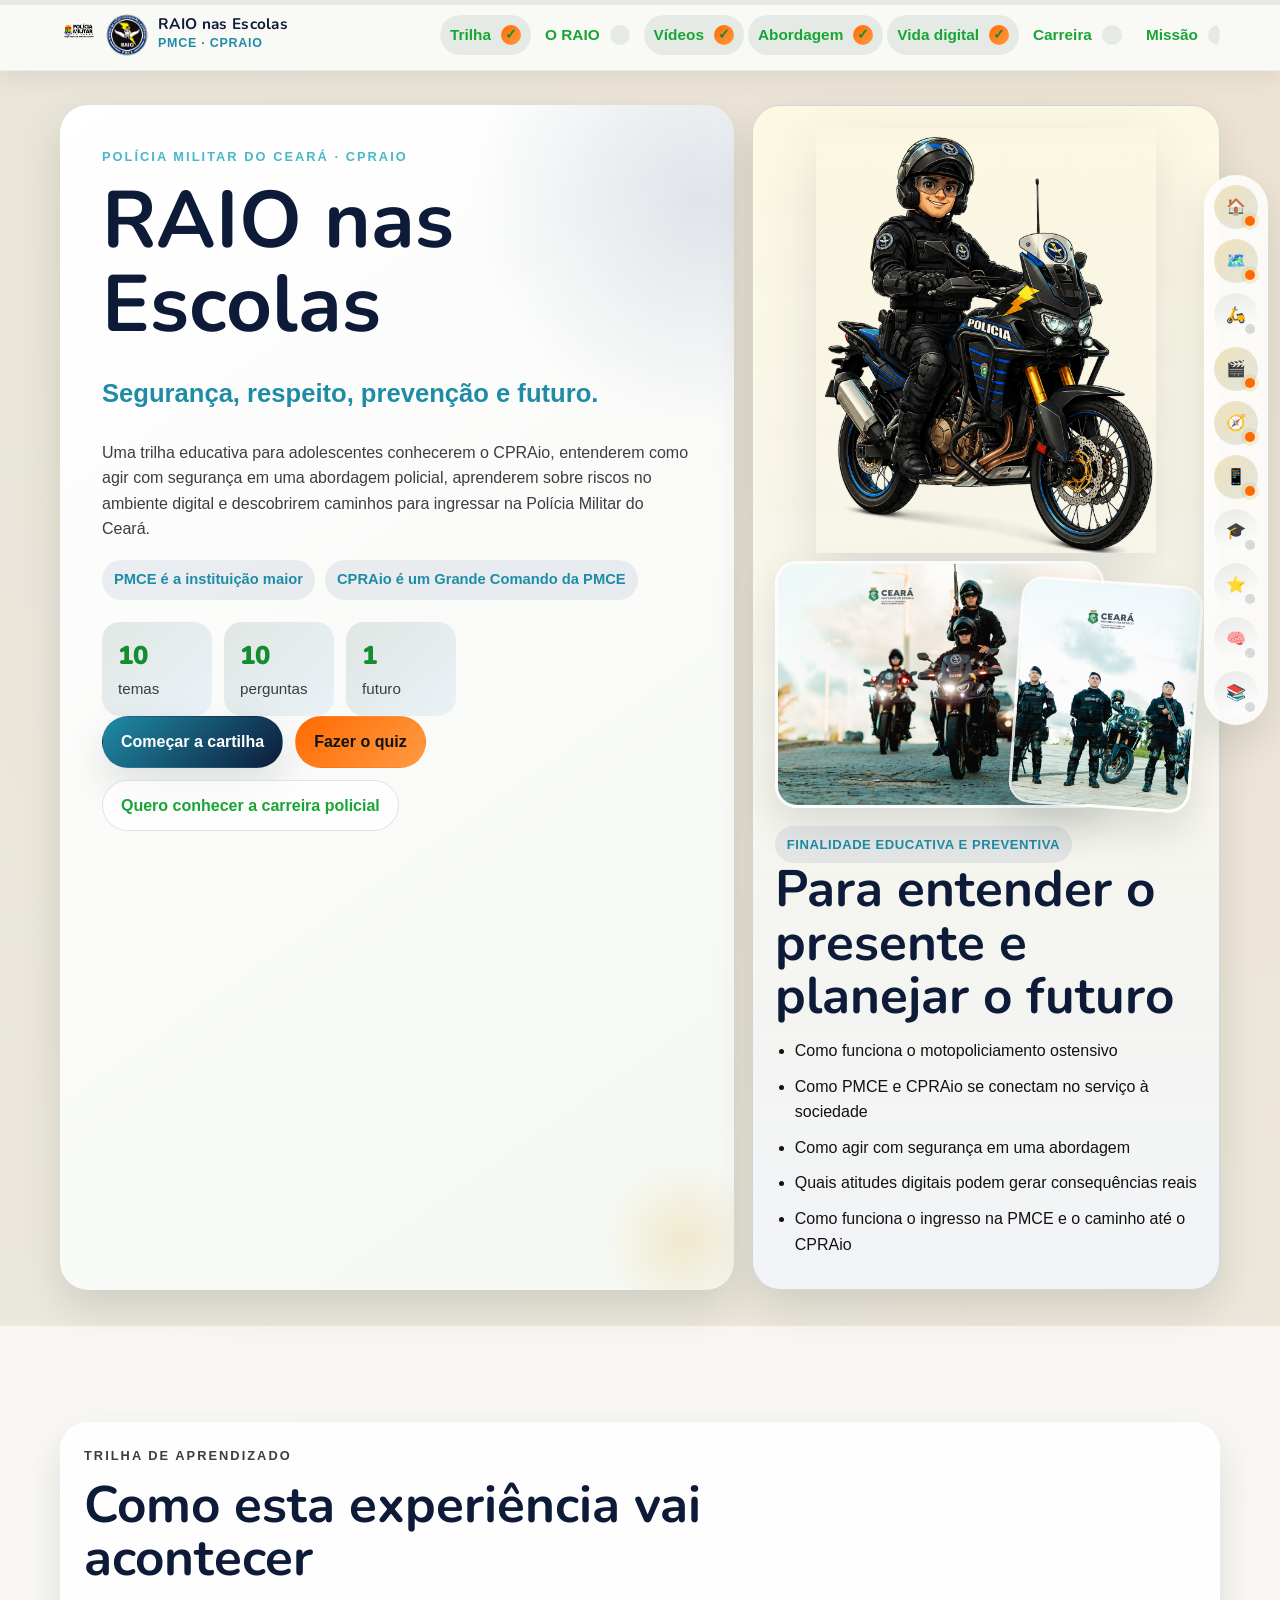
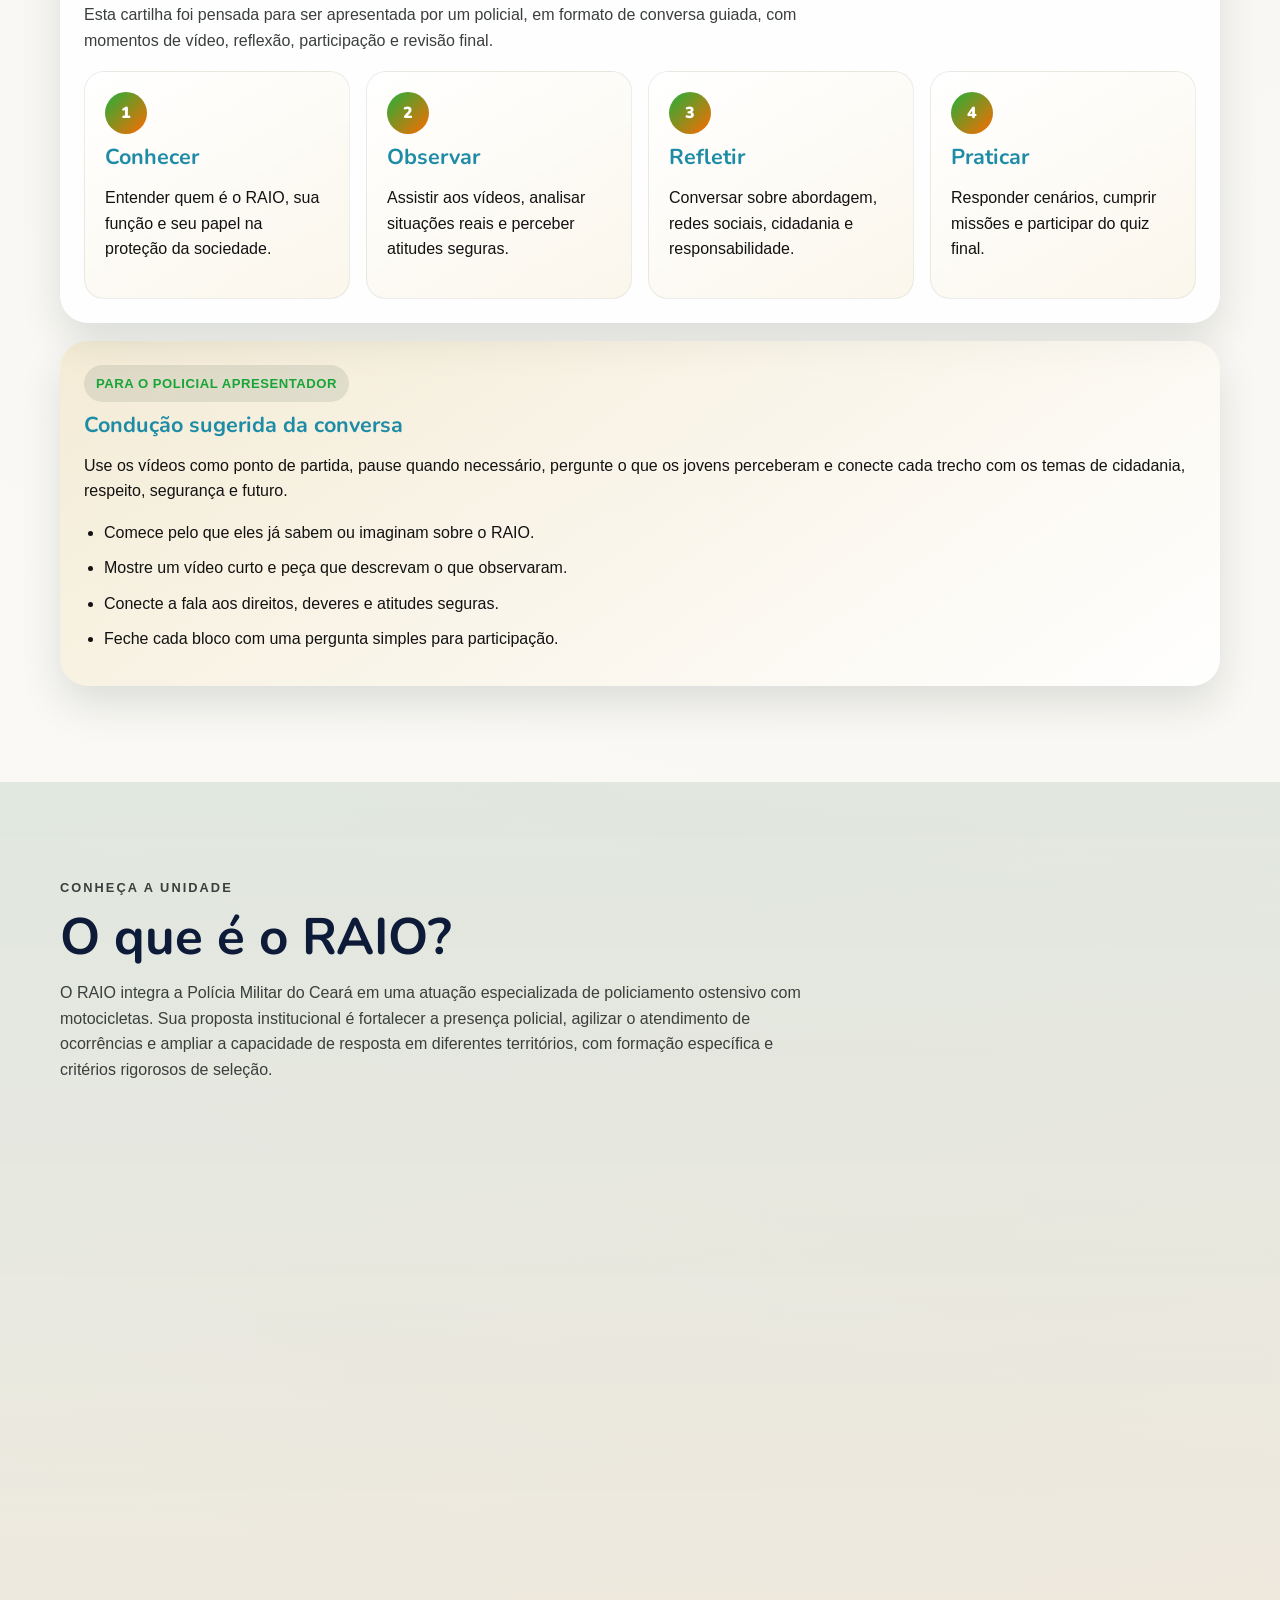
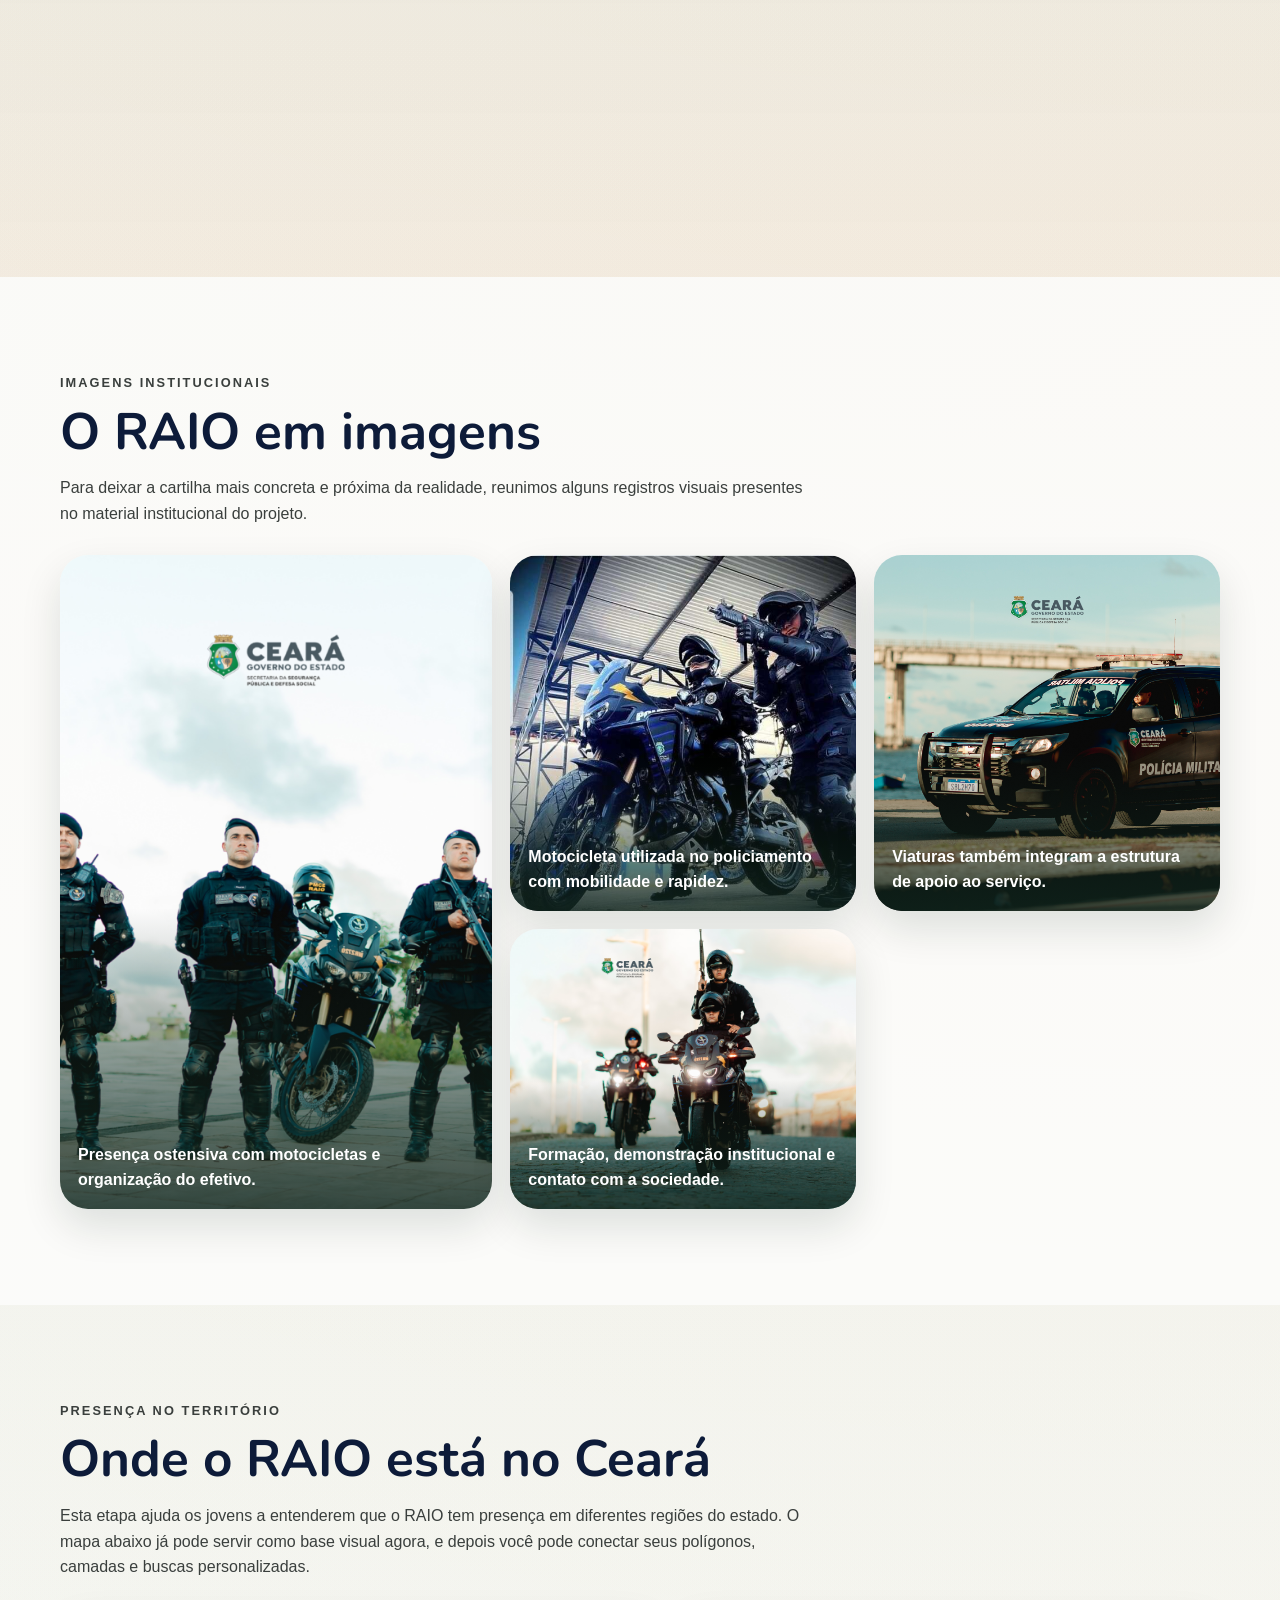
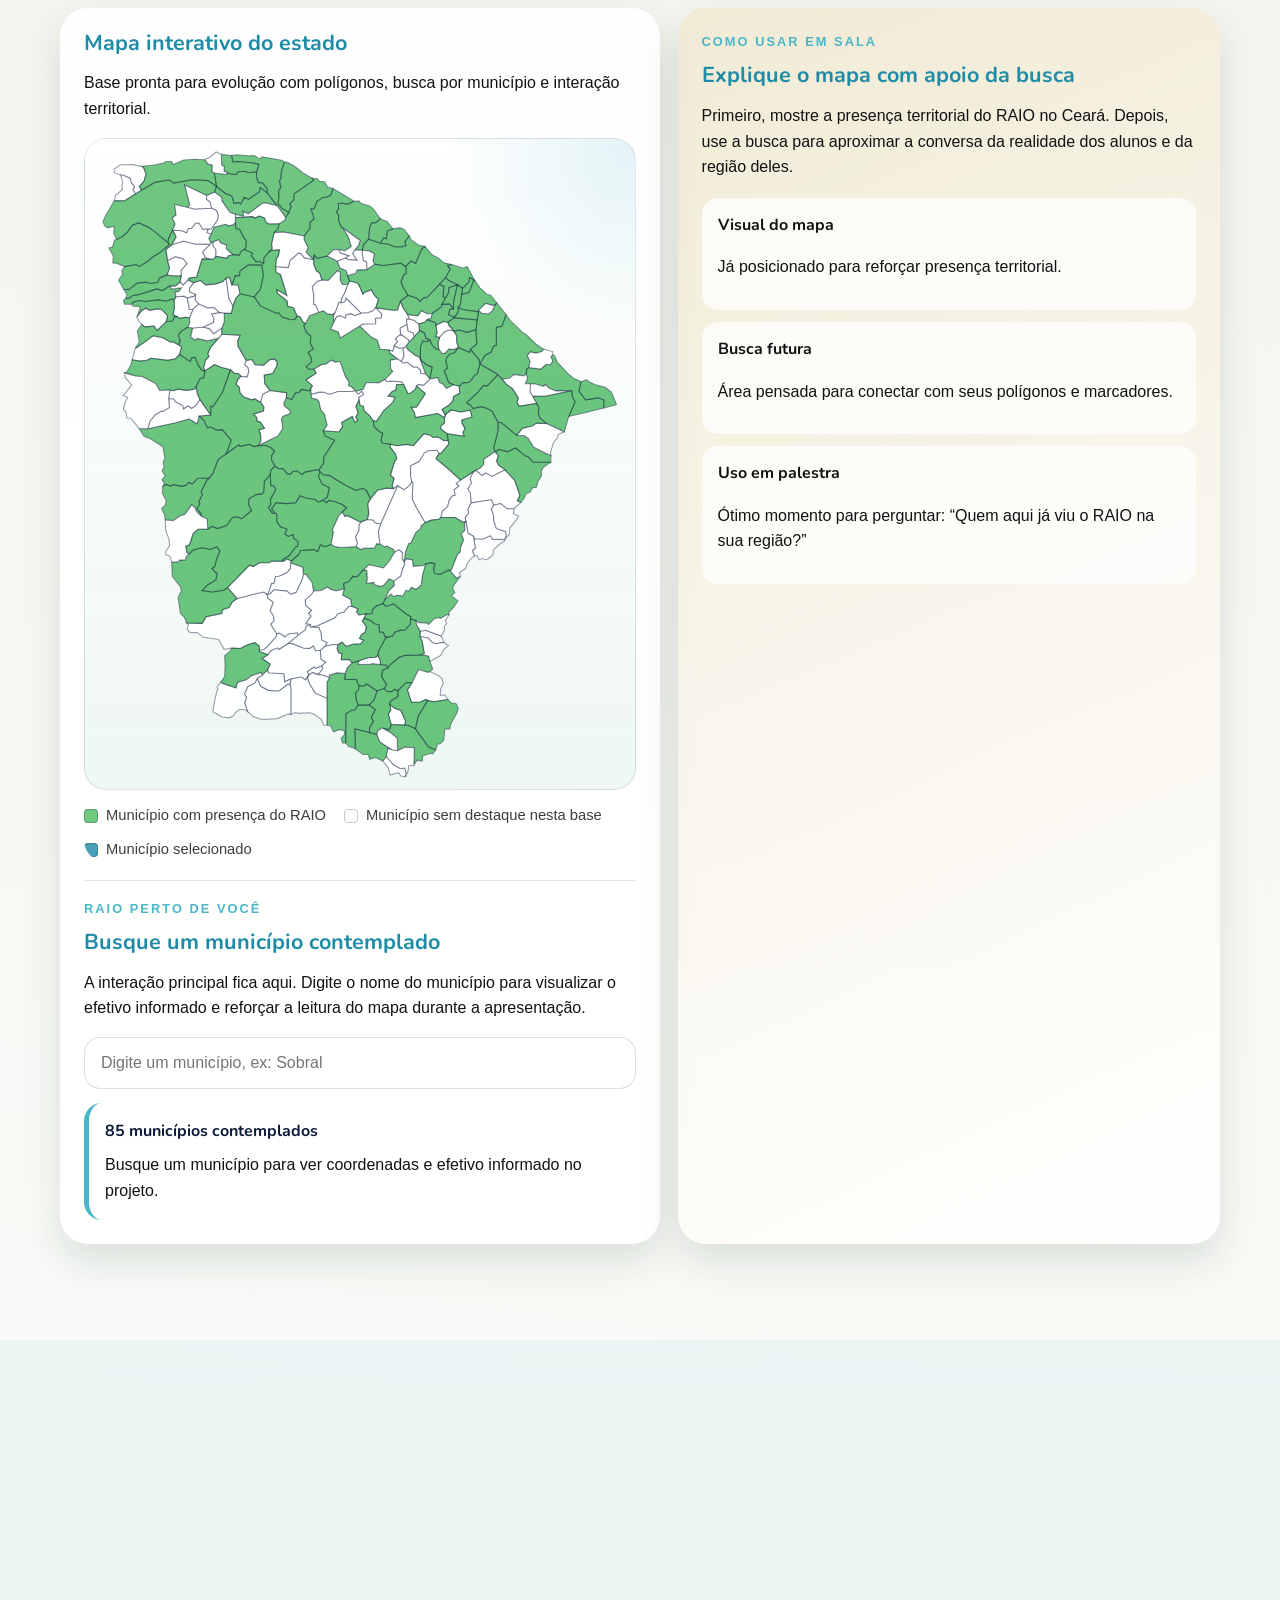
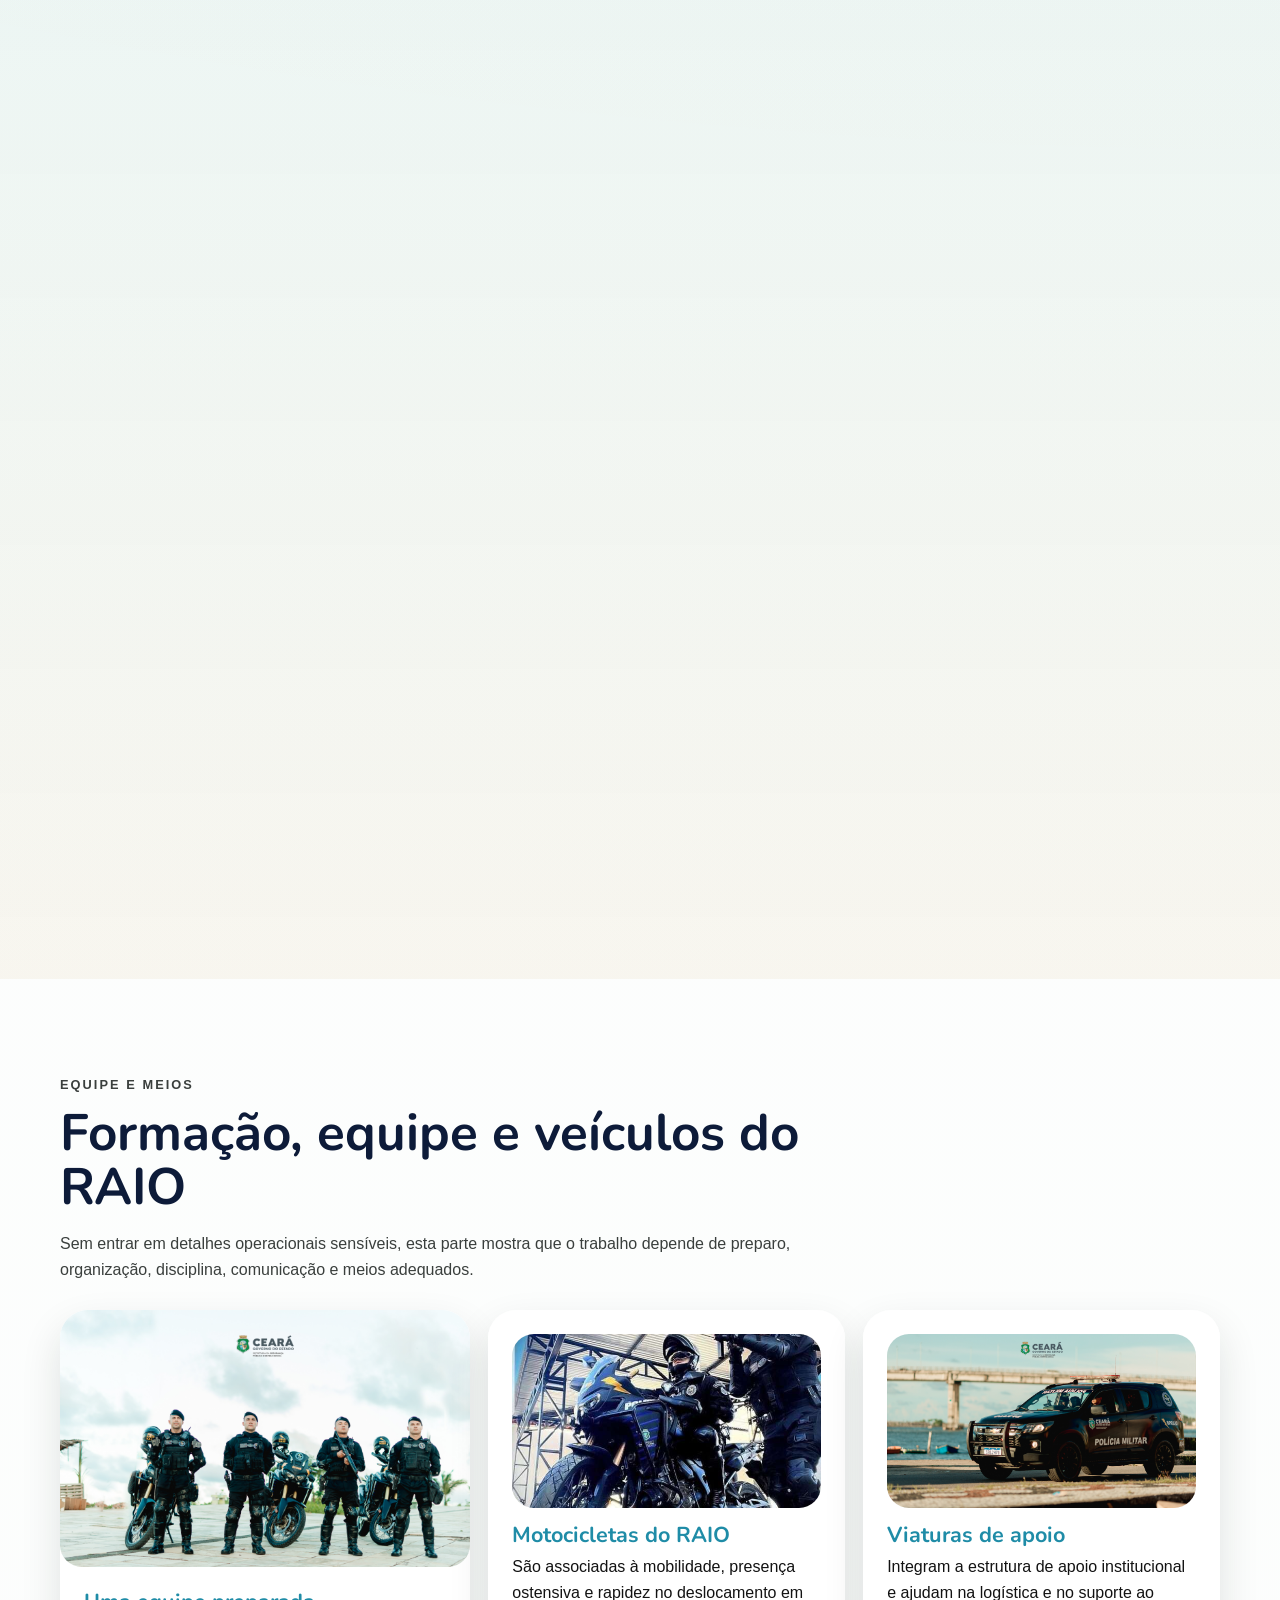
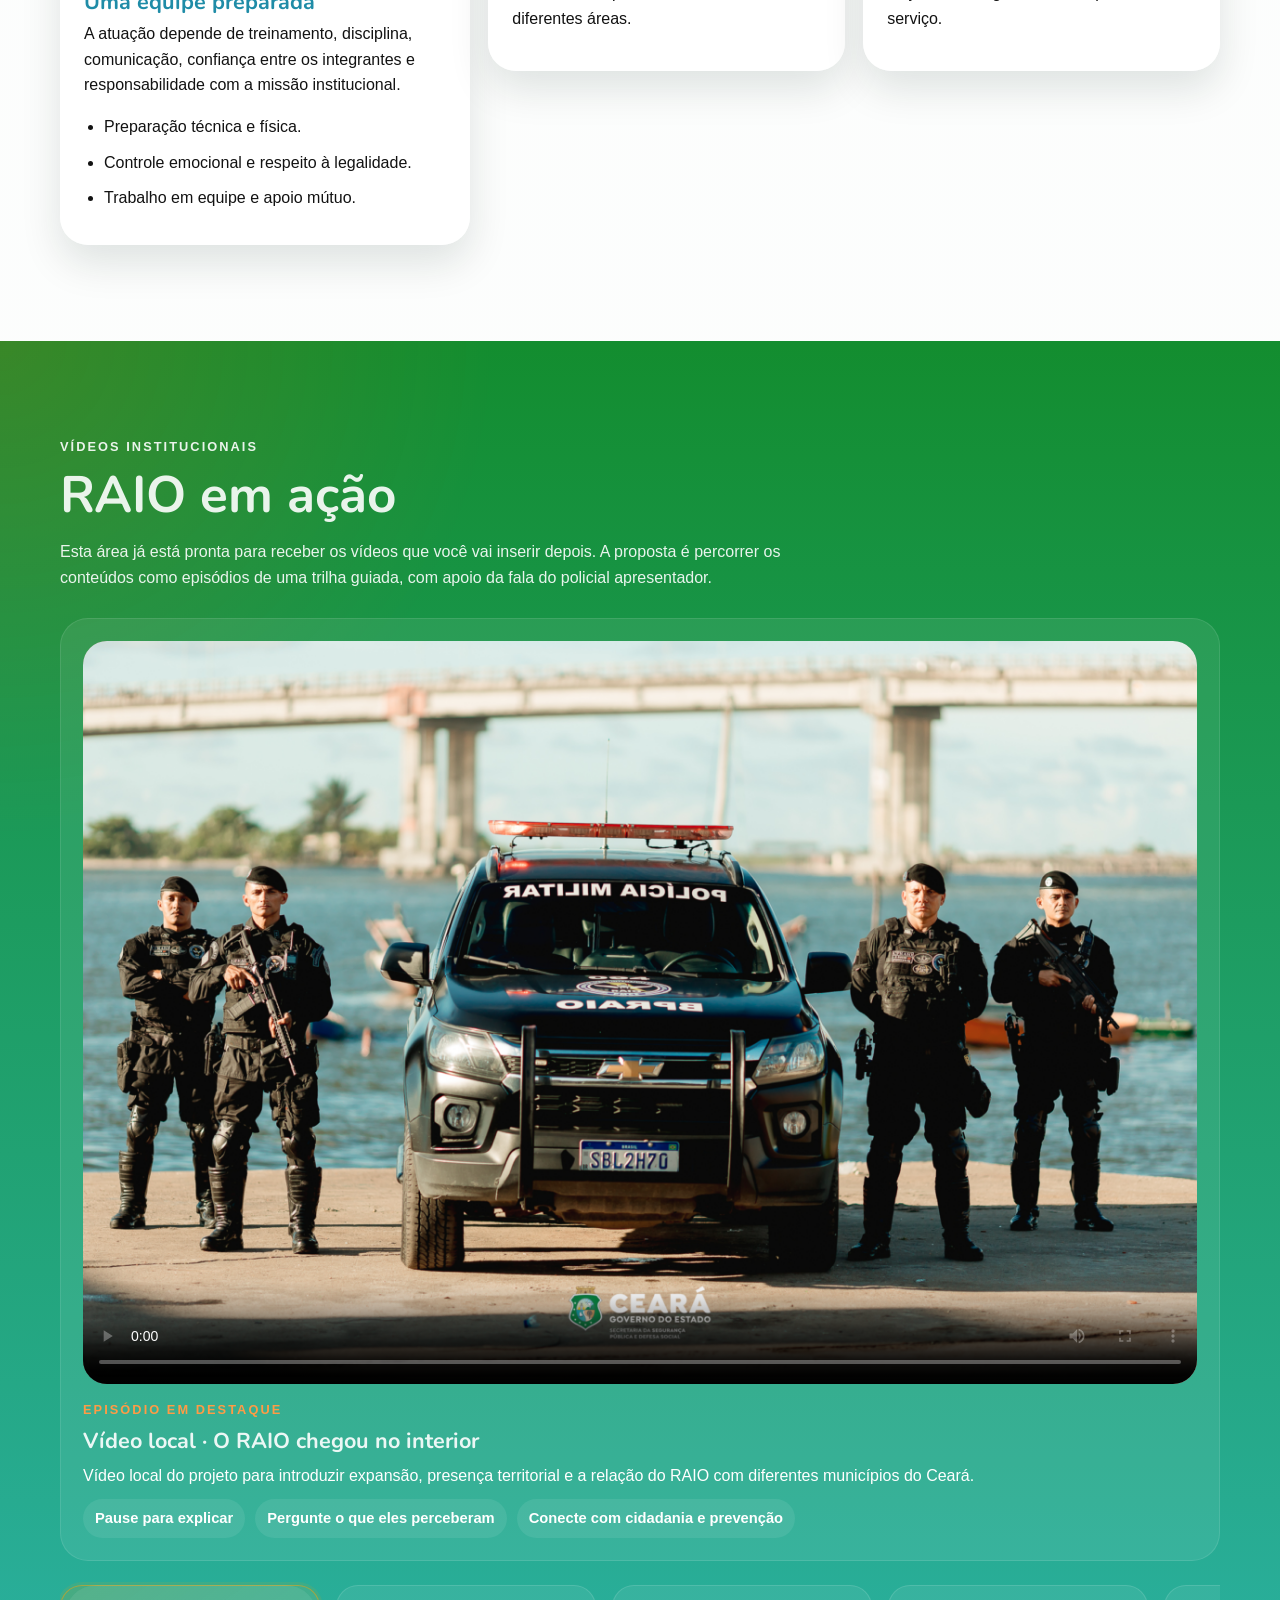
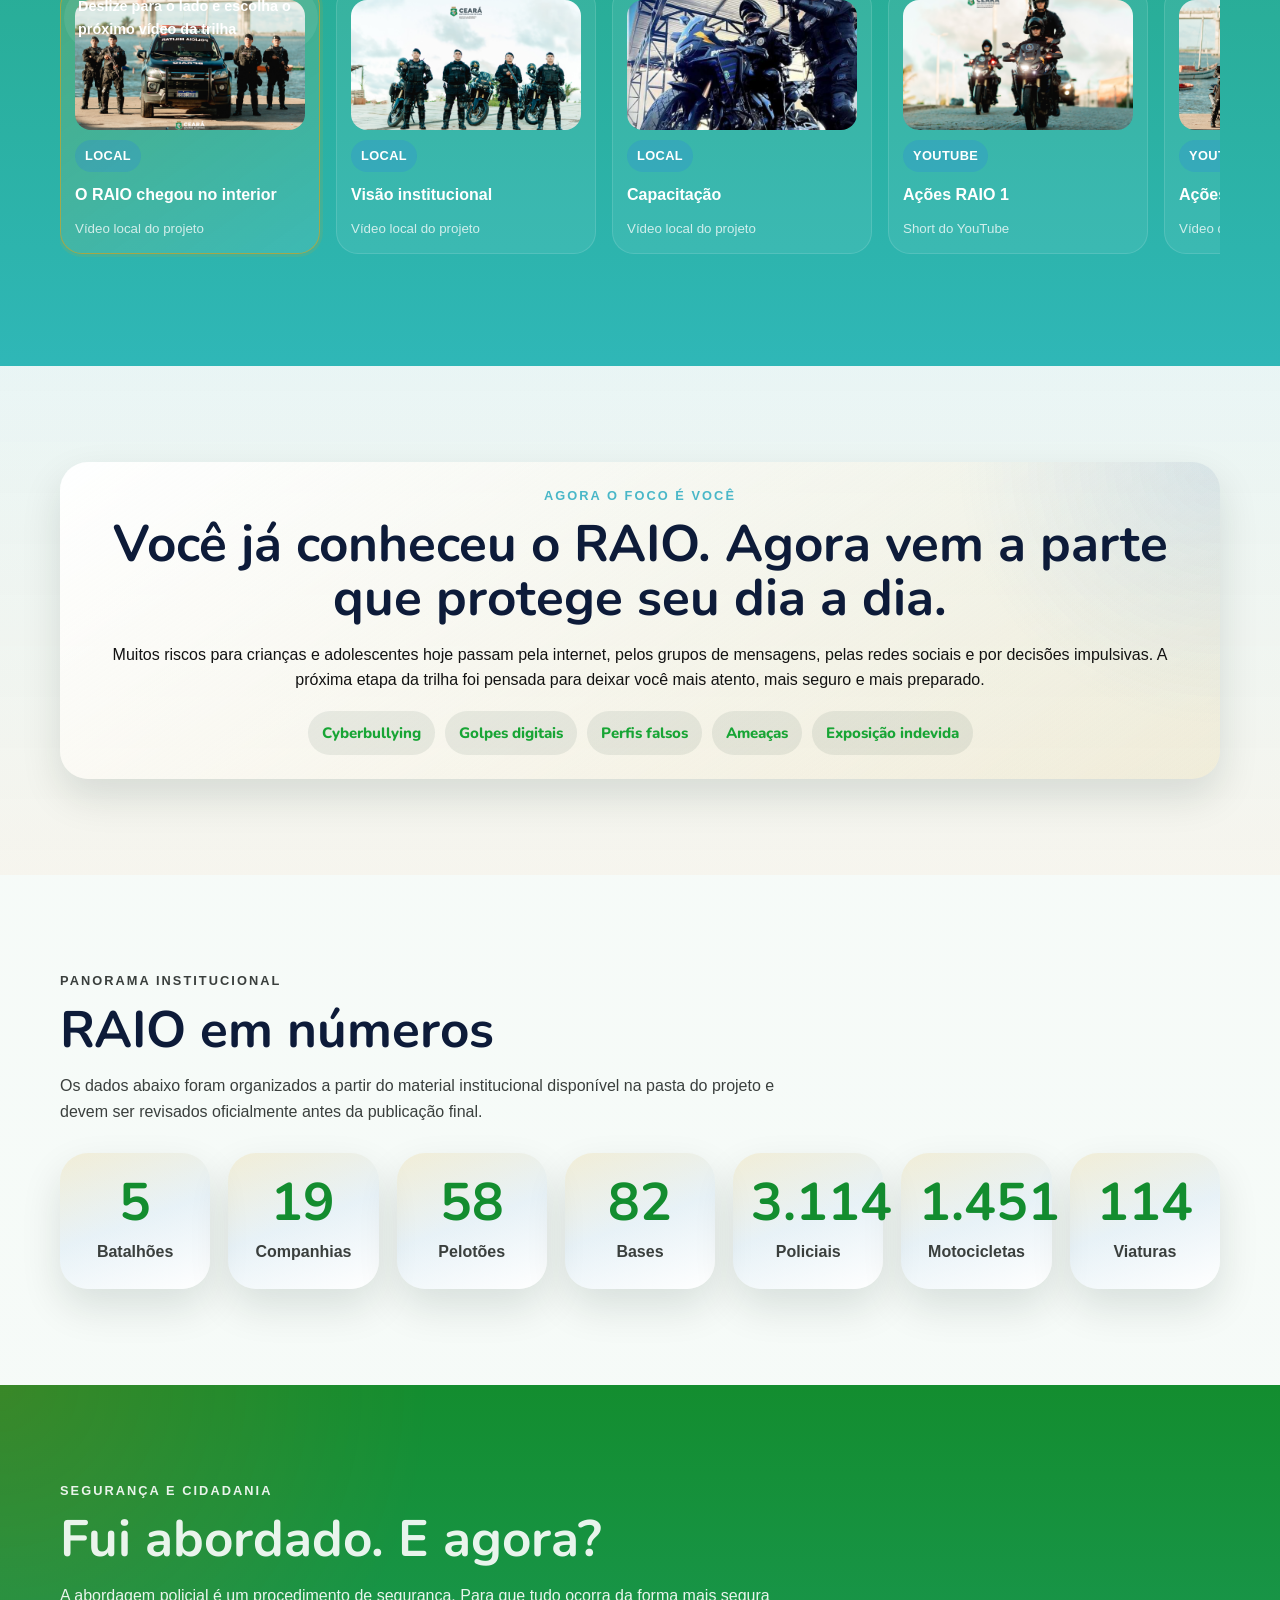
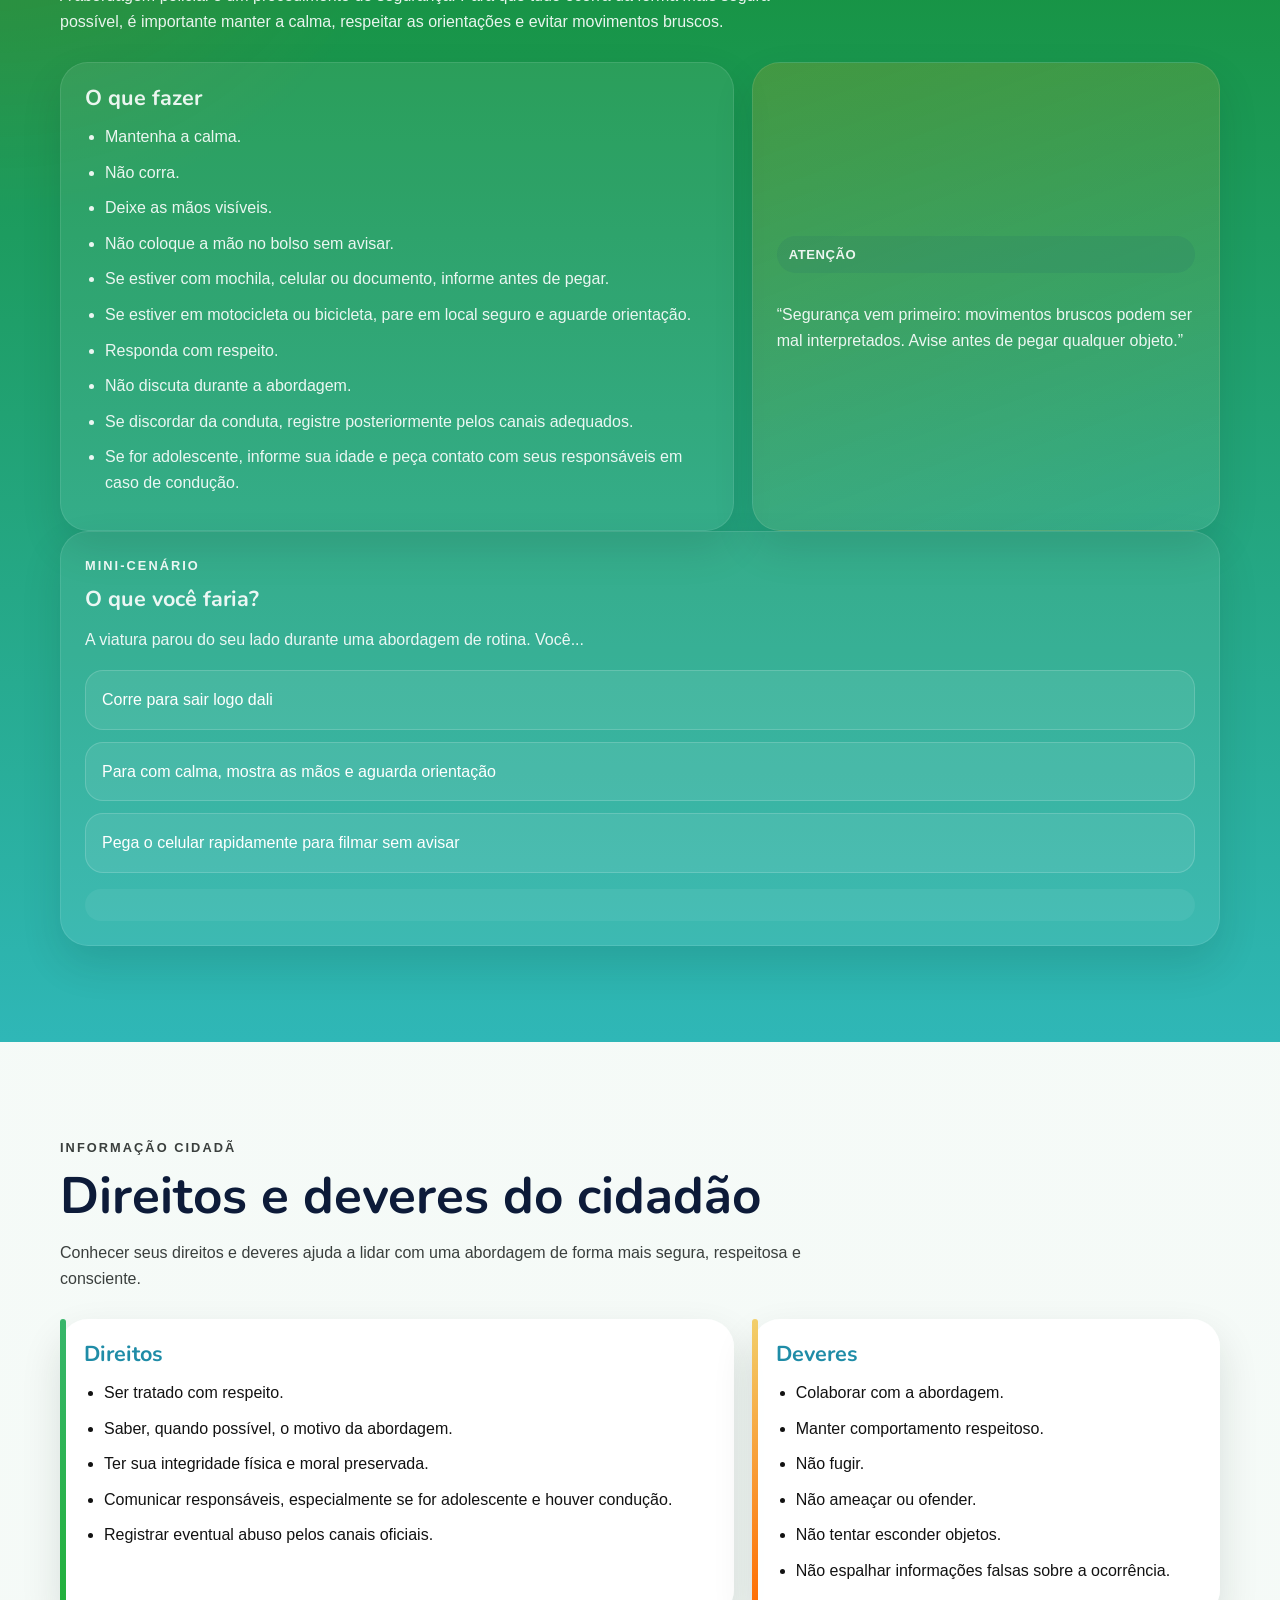
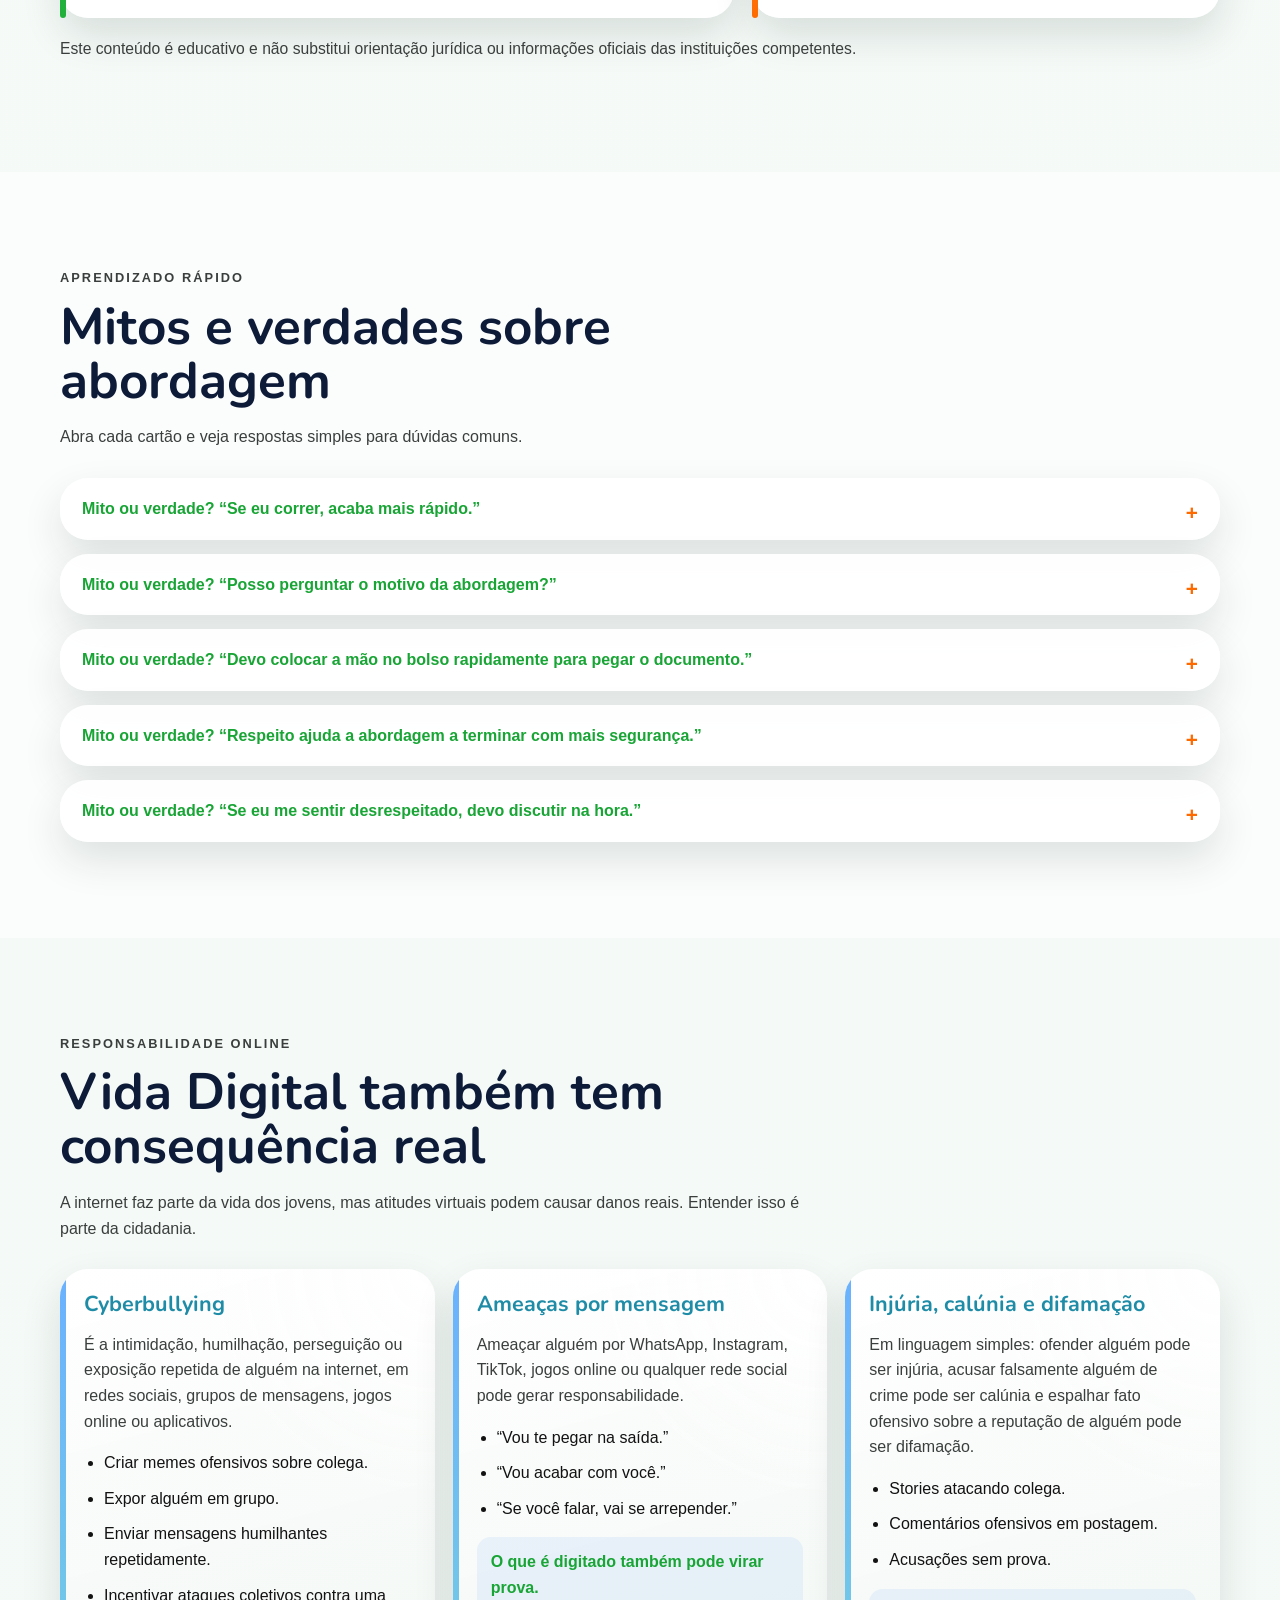
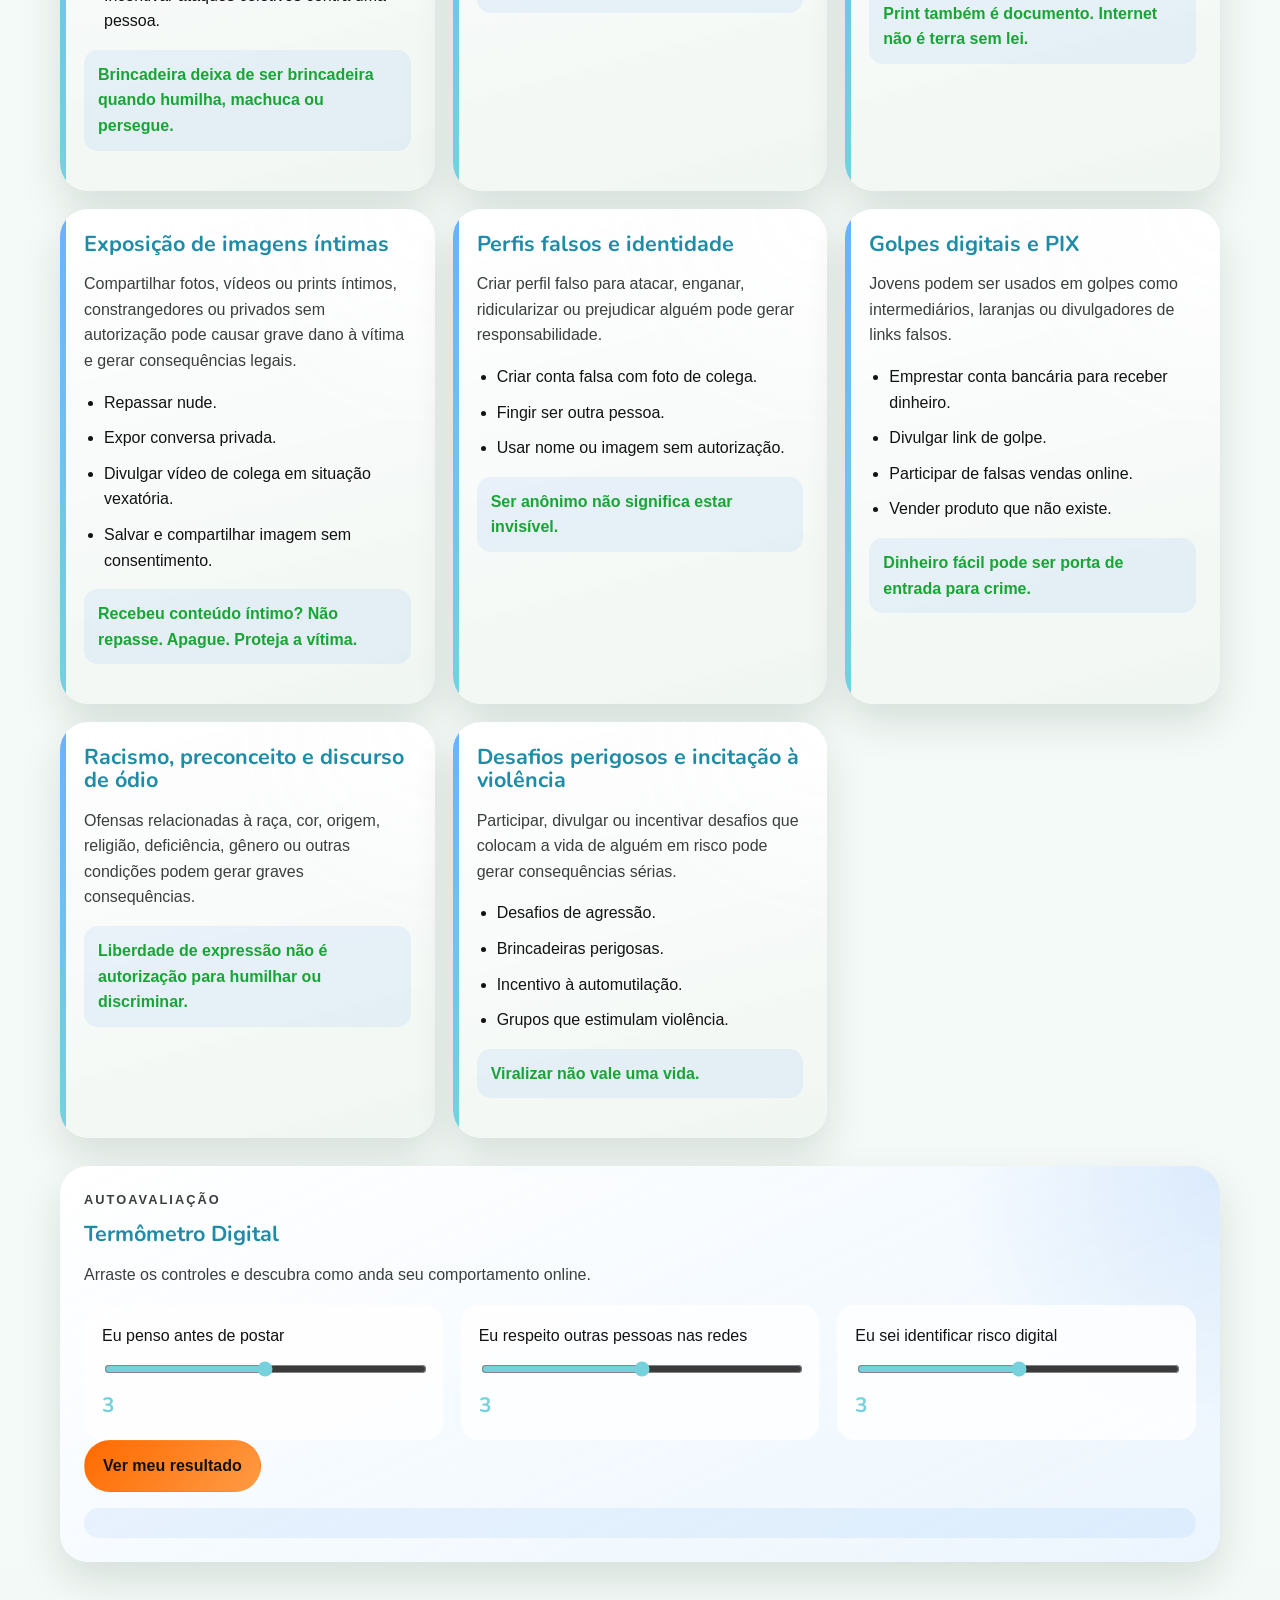
==== commit 5b2b8b7a: "Add RAIO logo as favicon" ====
--- a/index.html
+++ b/index.html
@@ -8,6 +8,7 @@
       content="RAIO nas Escolas: trilha educativa para adolescentes sobre o CPRAio, segurança cidadã, vida digital responsável e caminhos para a carreira na PMCE."
     />
     <title>RAIO nas Escolas | PMCE · CPRAio</title>
+    <link rel="icon" type="image/png" href="logo_raio.png" />
     <link rel="stylesheet" href="styles.css" />
   </head>
   <body>
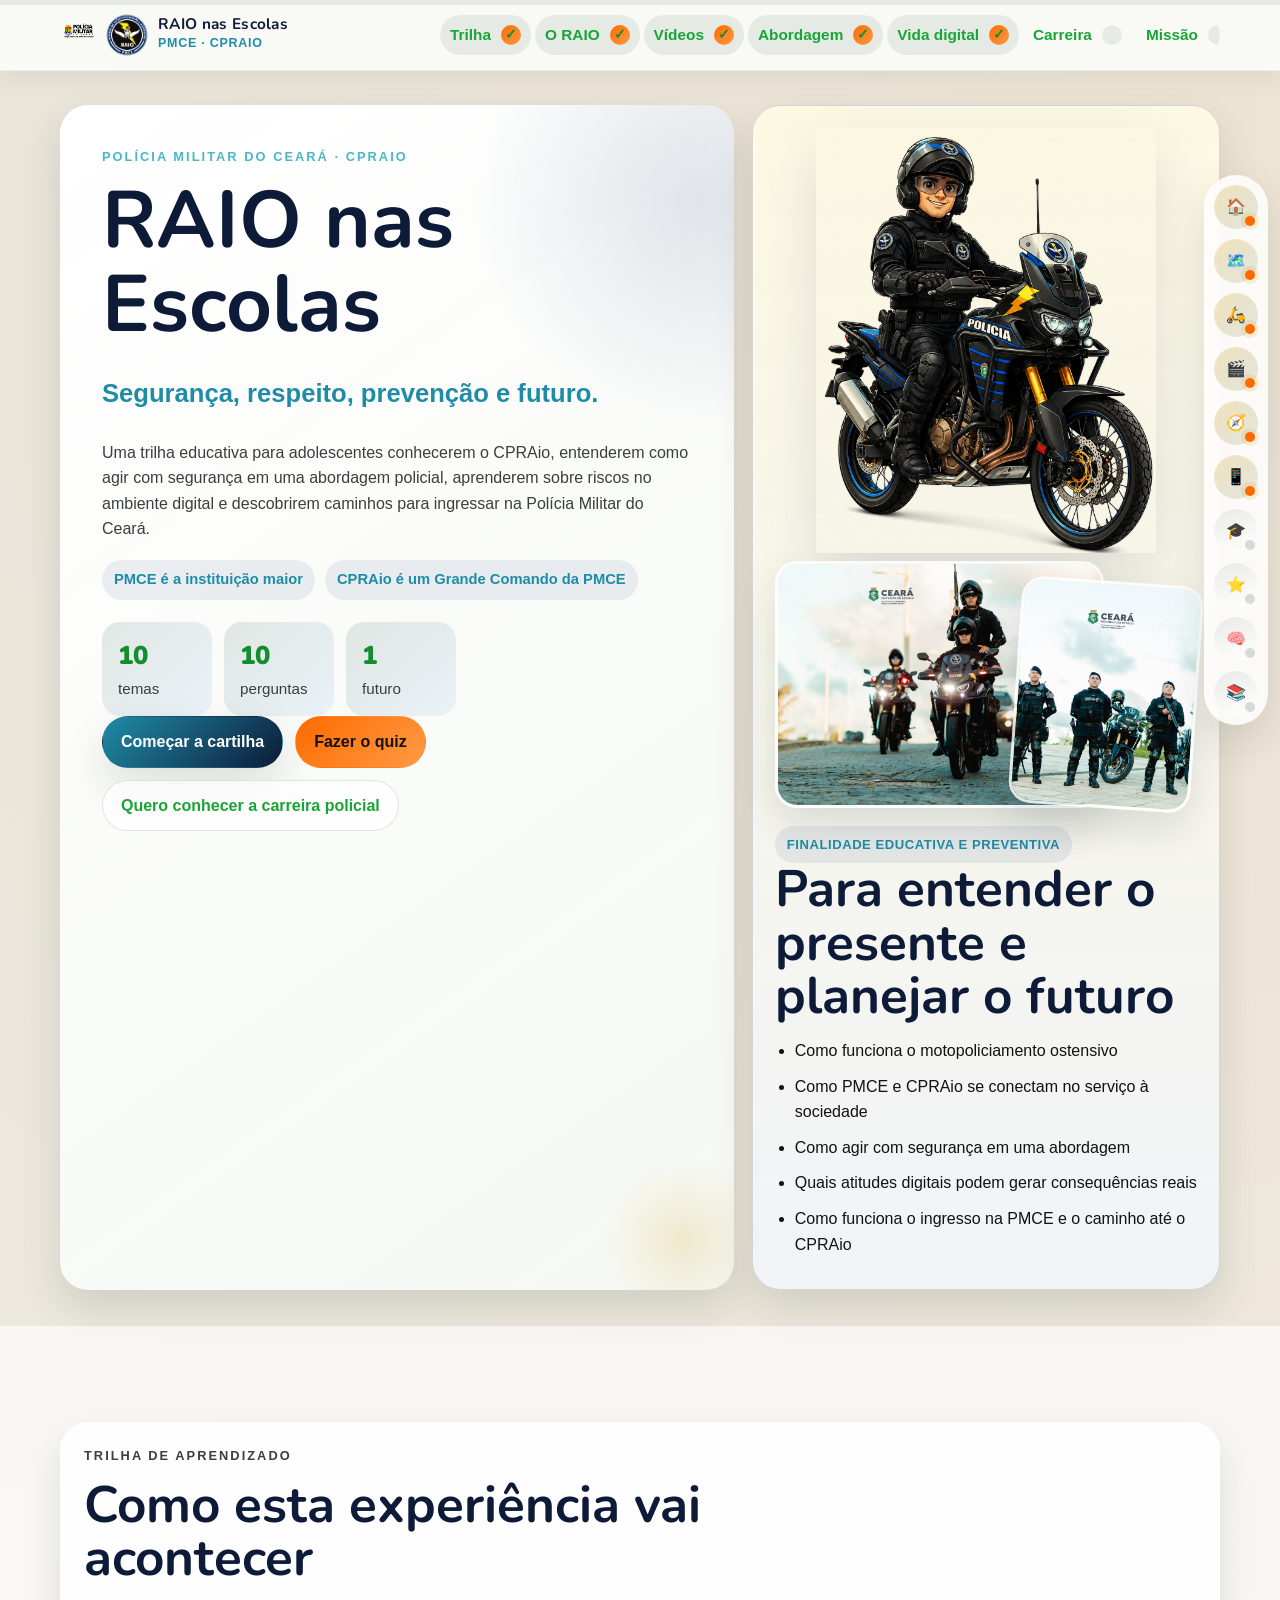
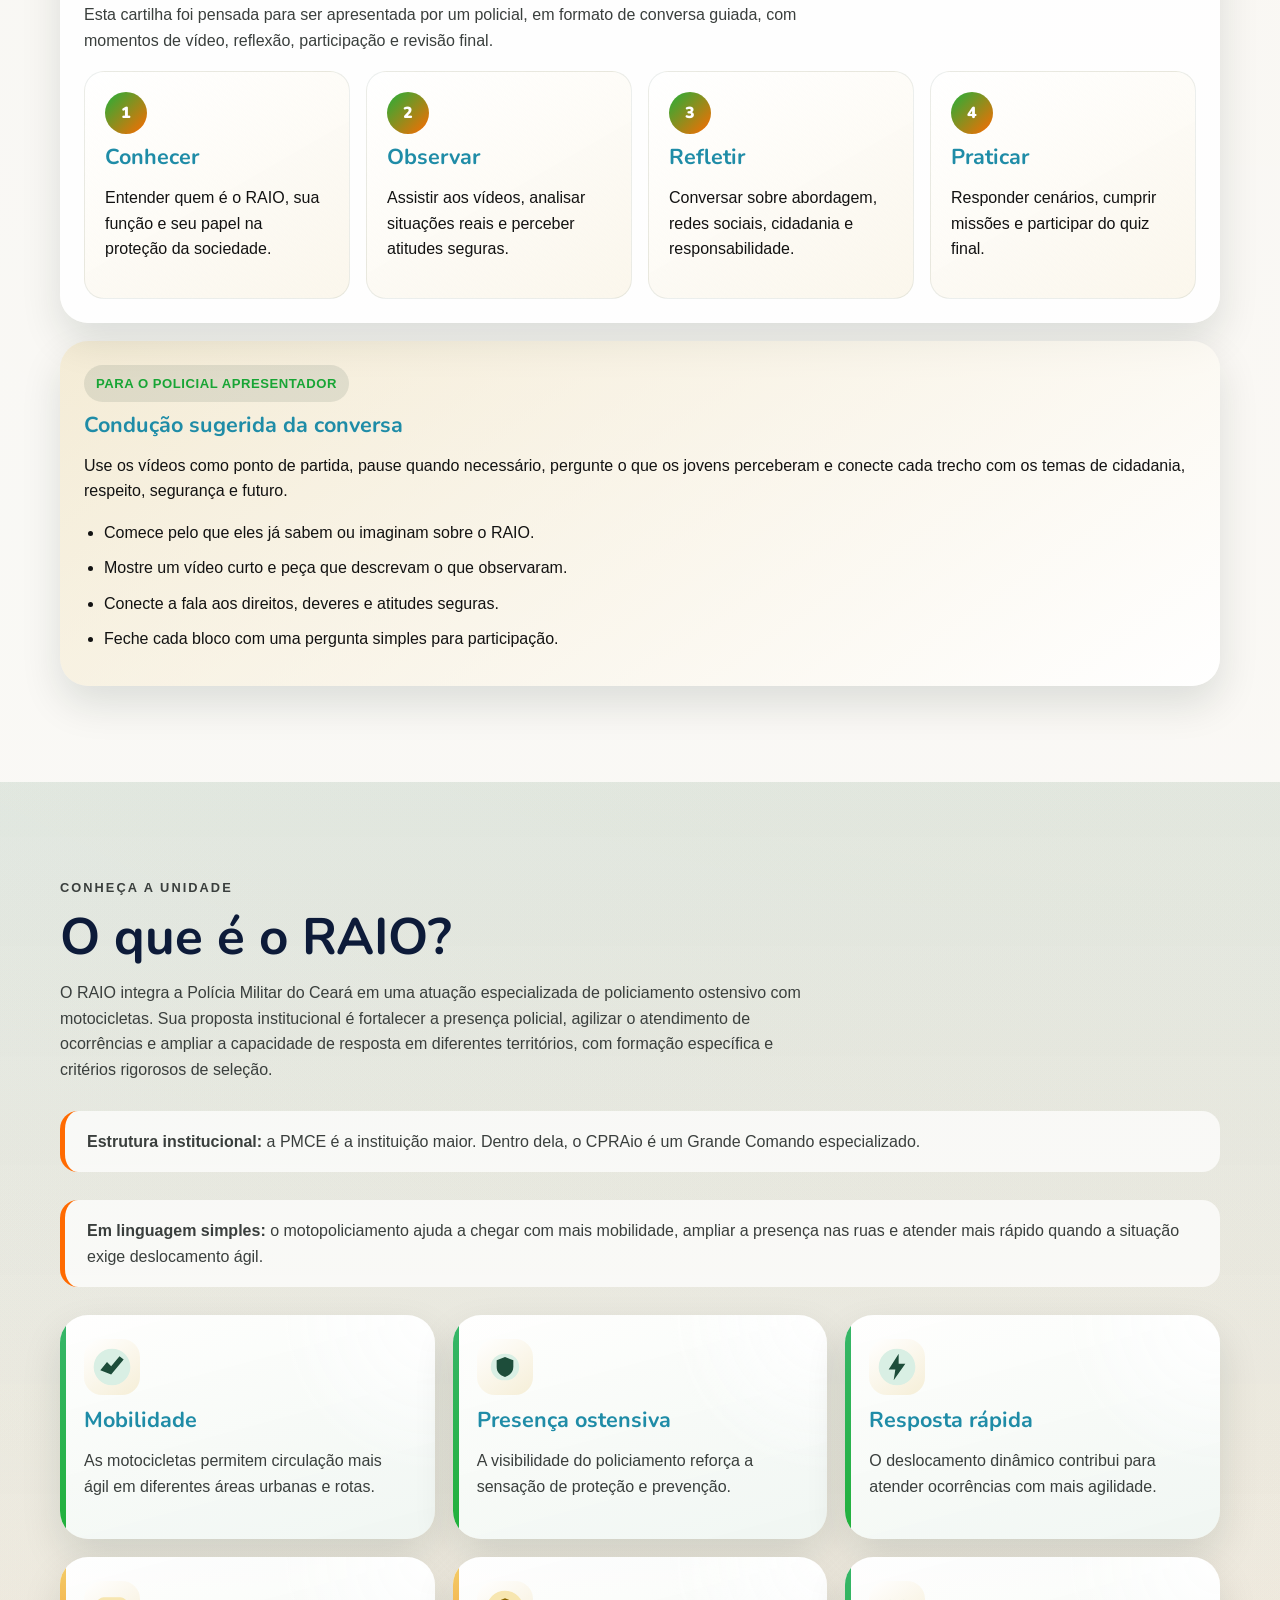
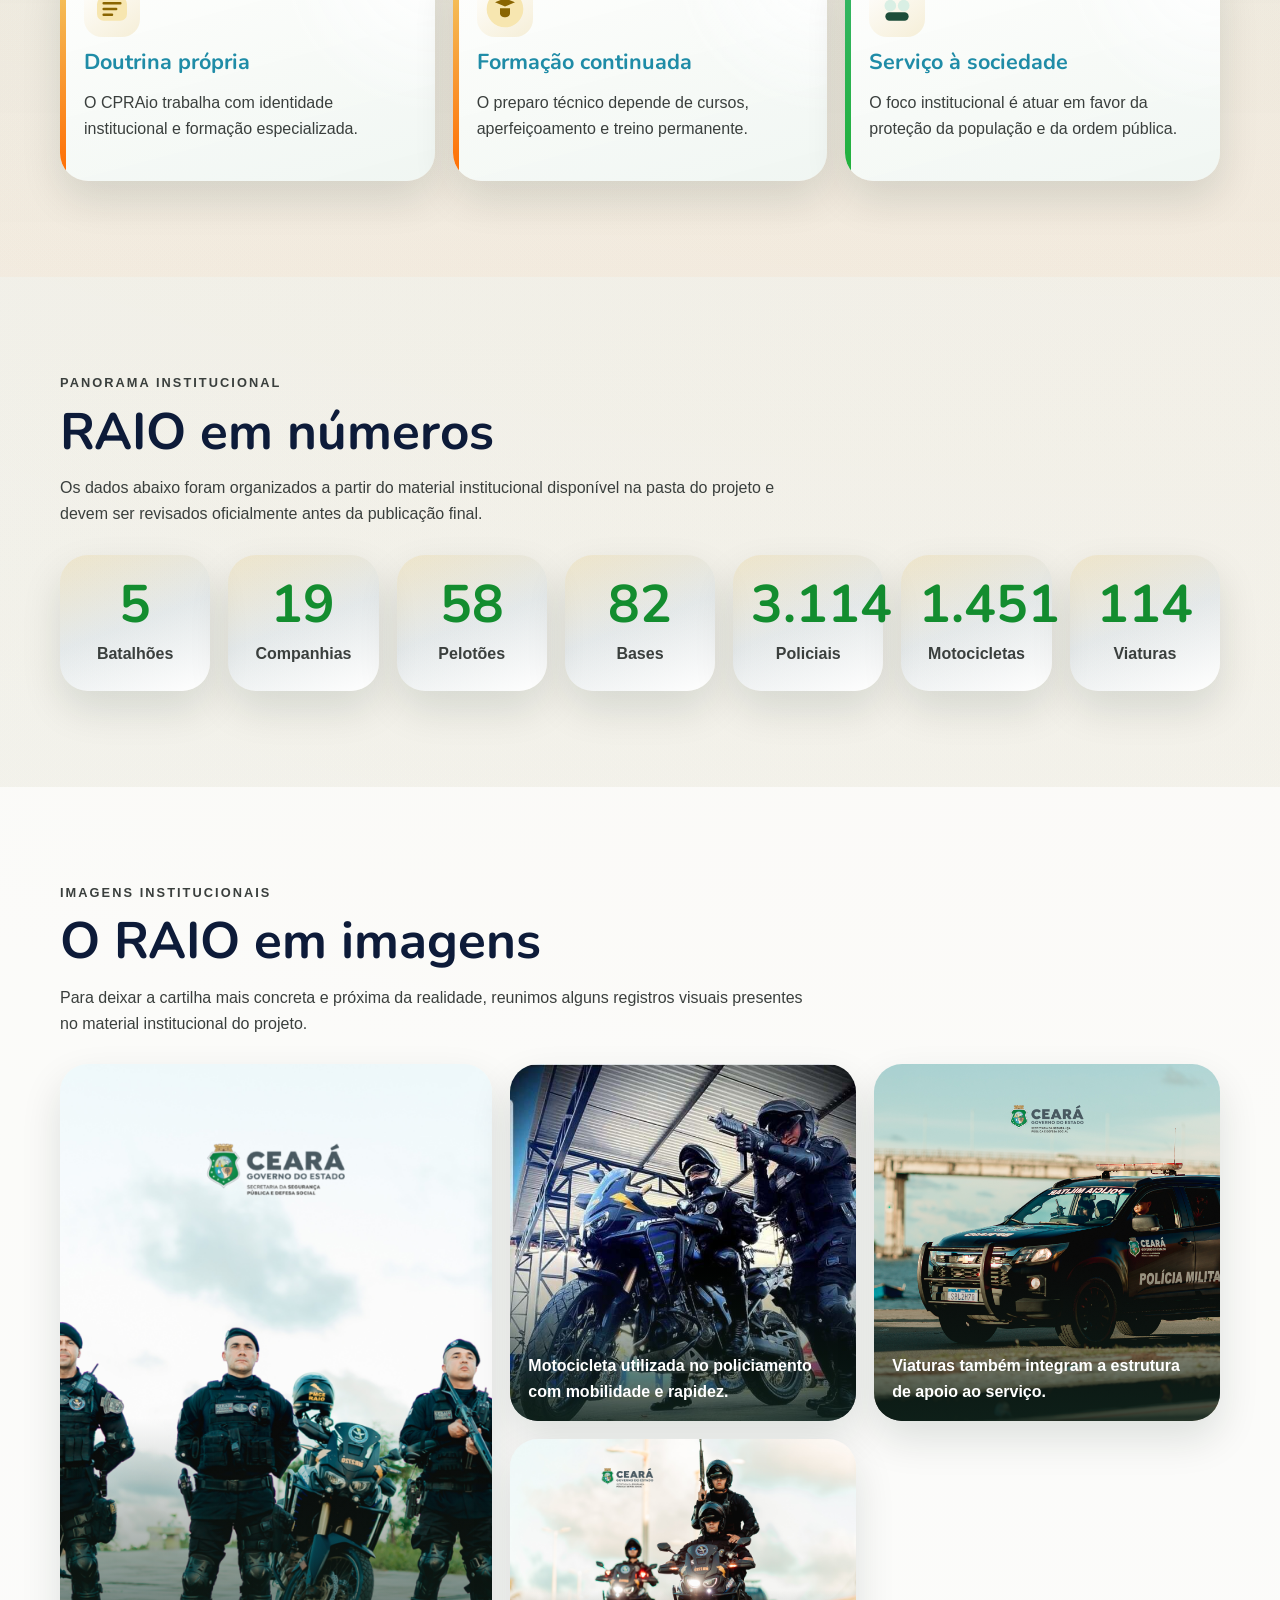
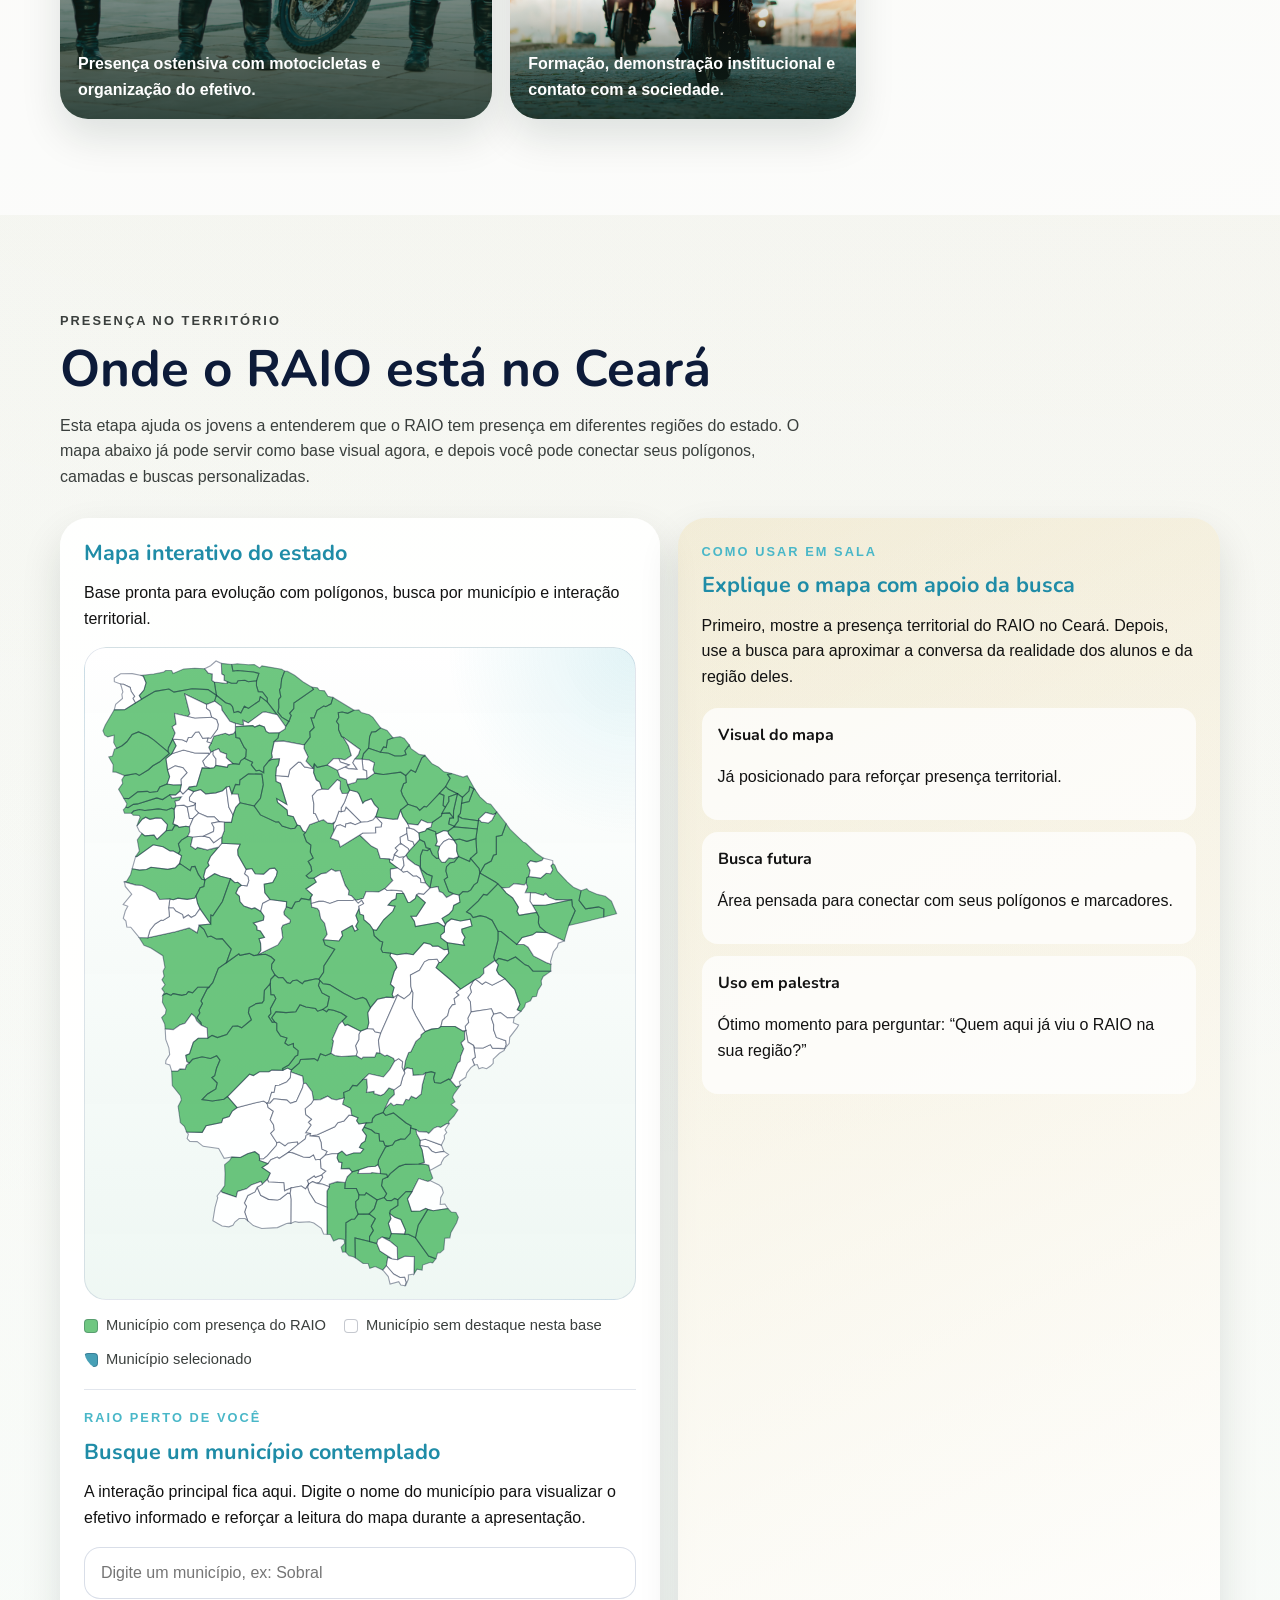
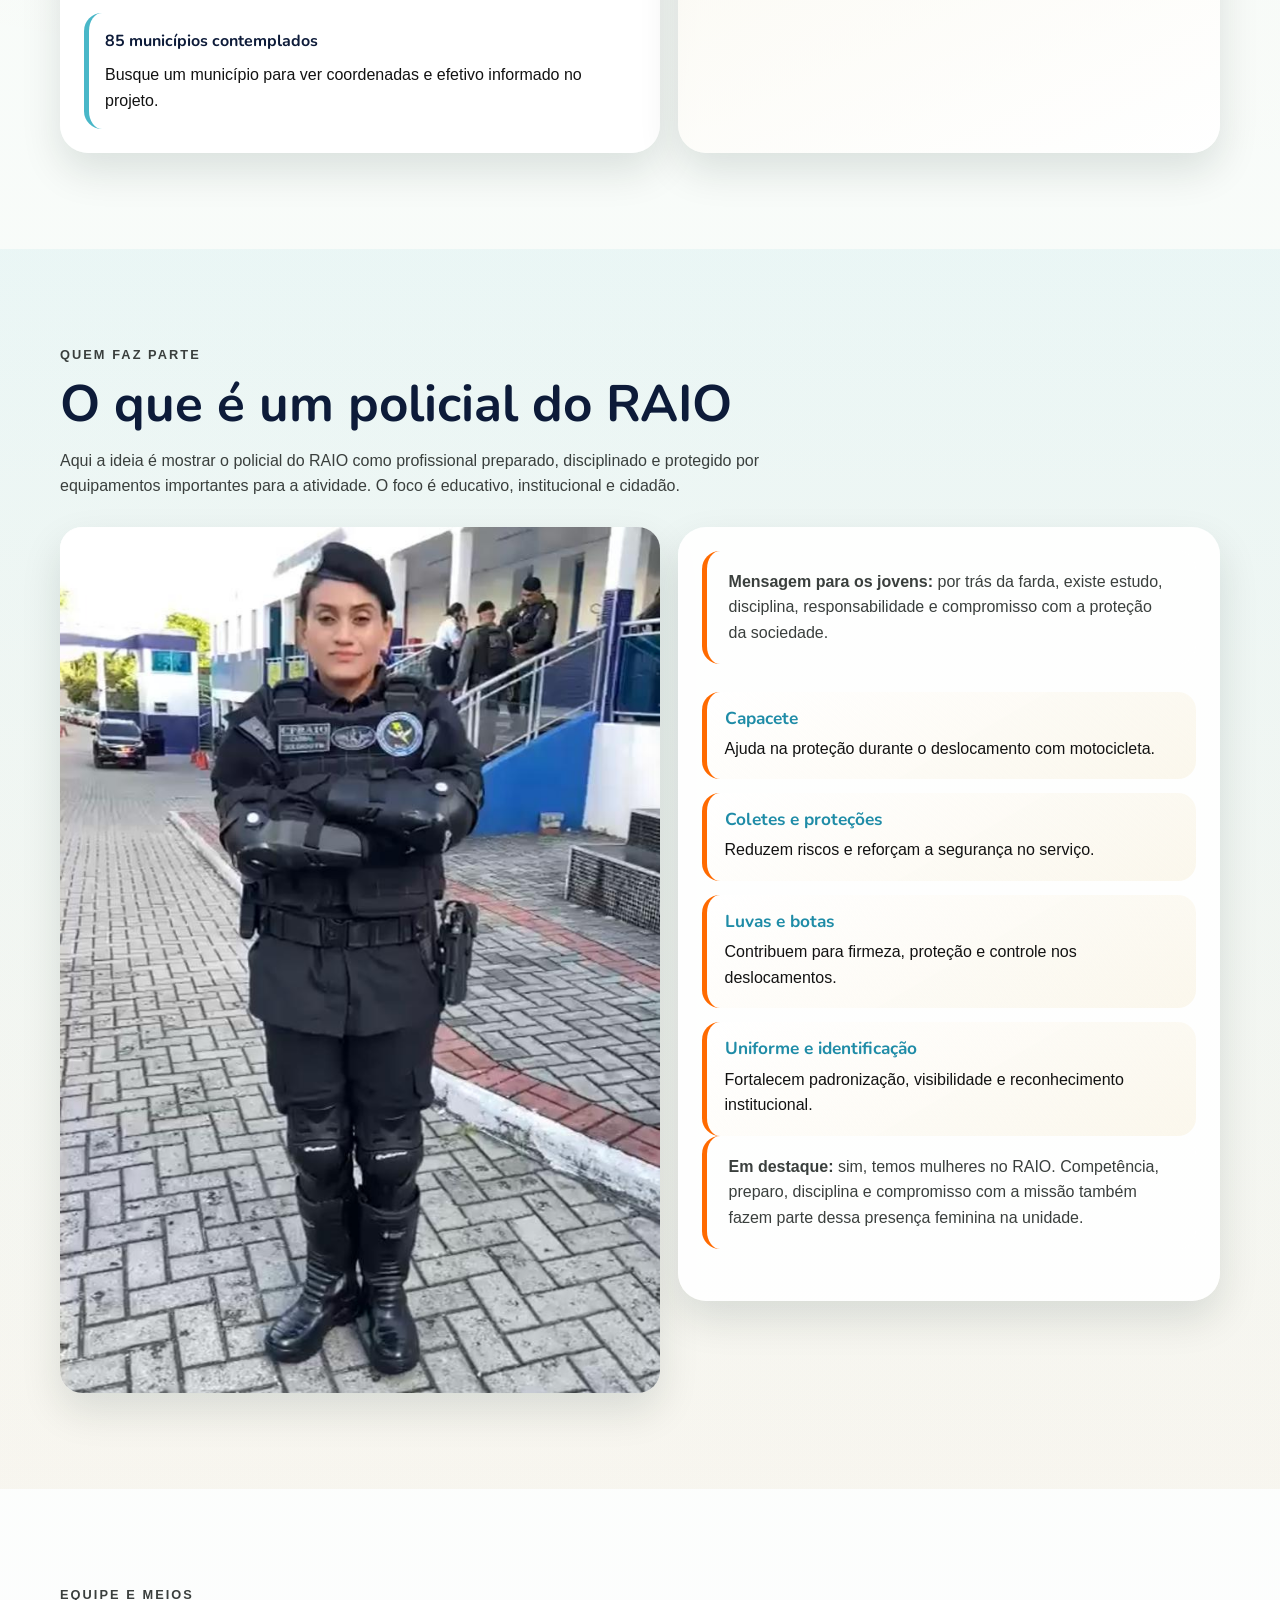
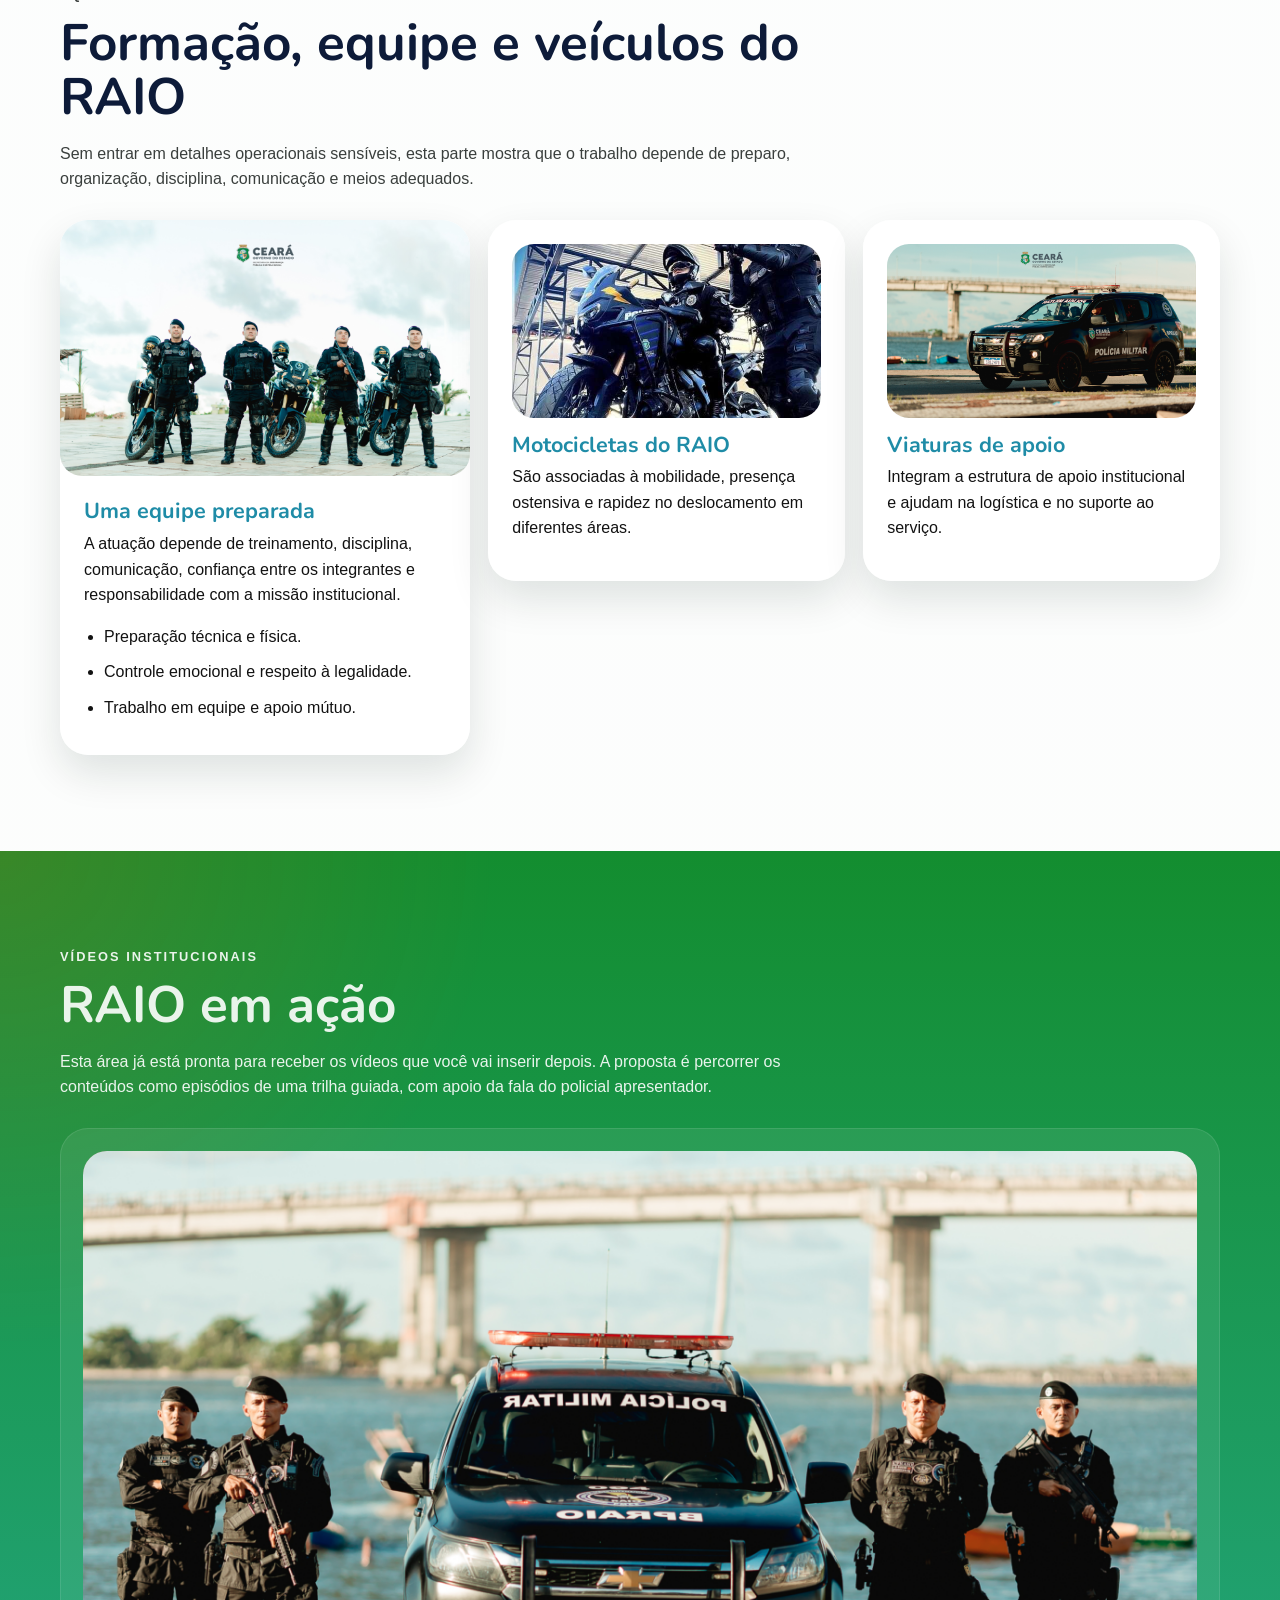
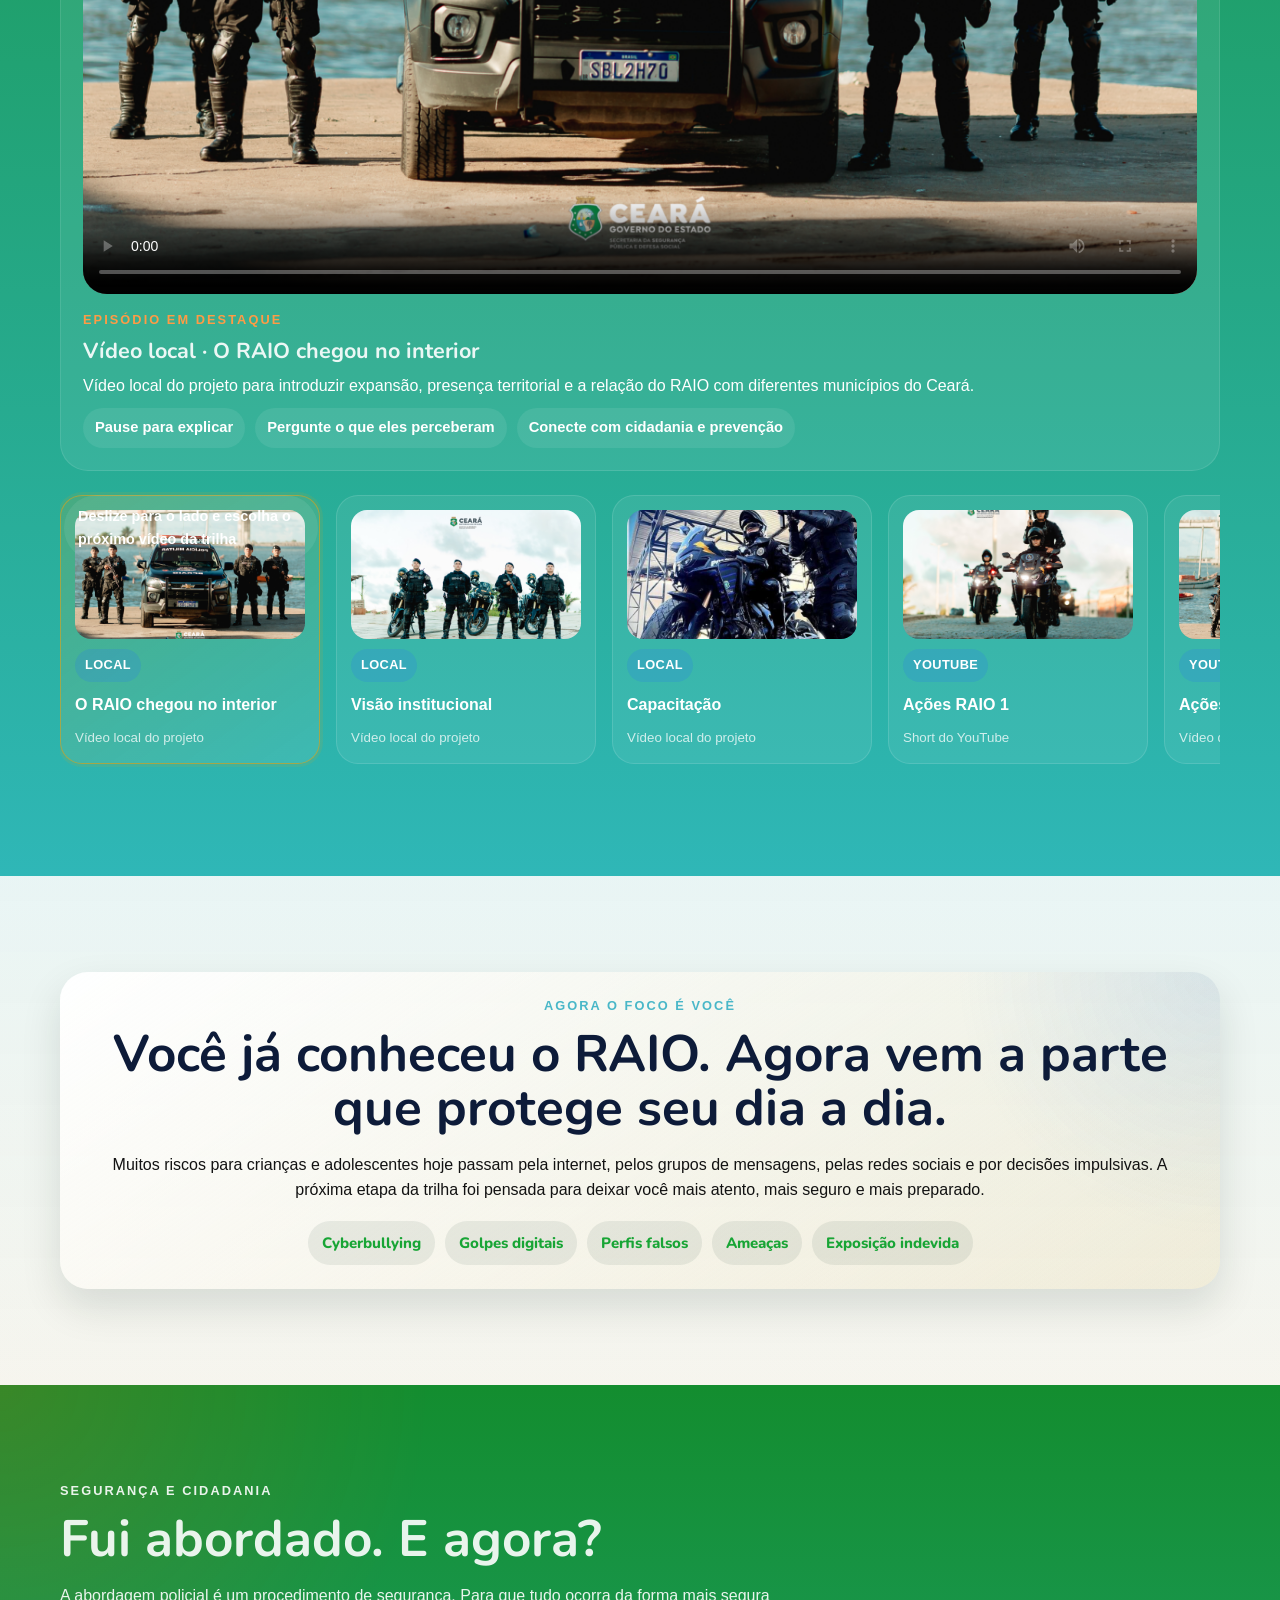
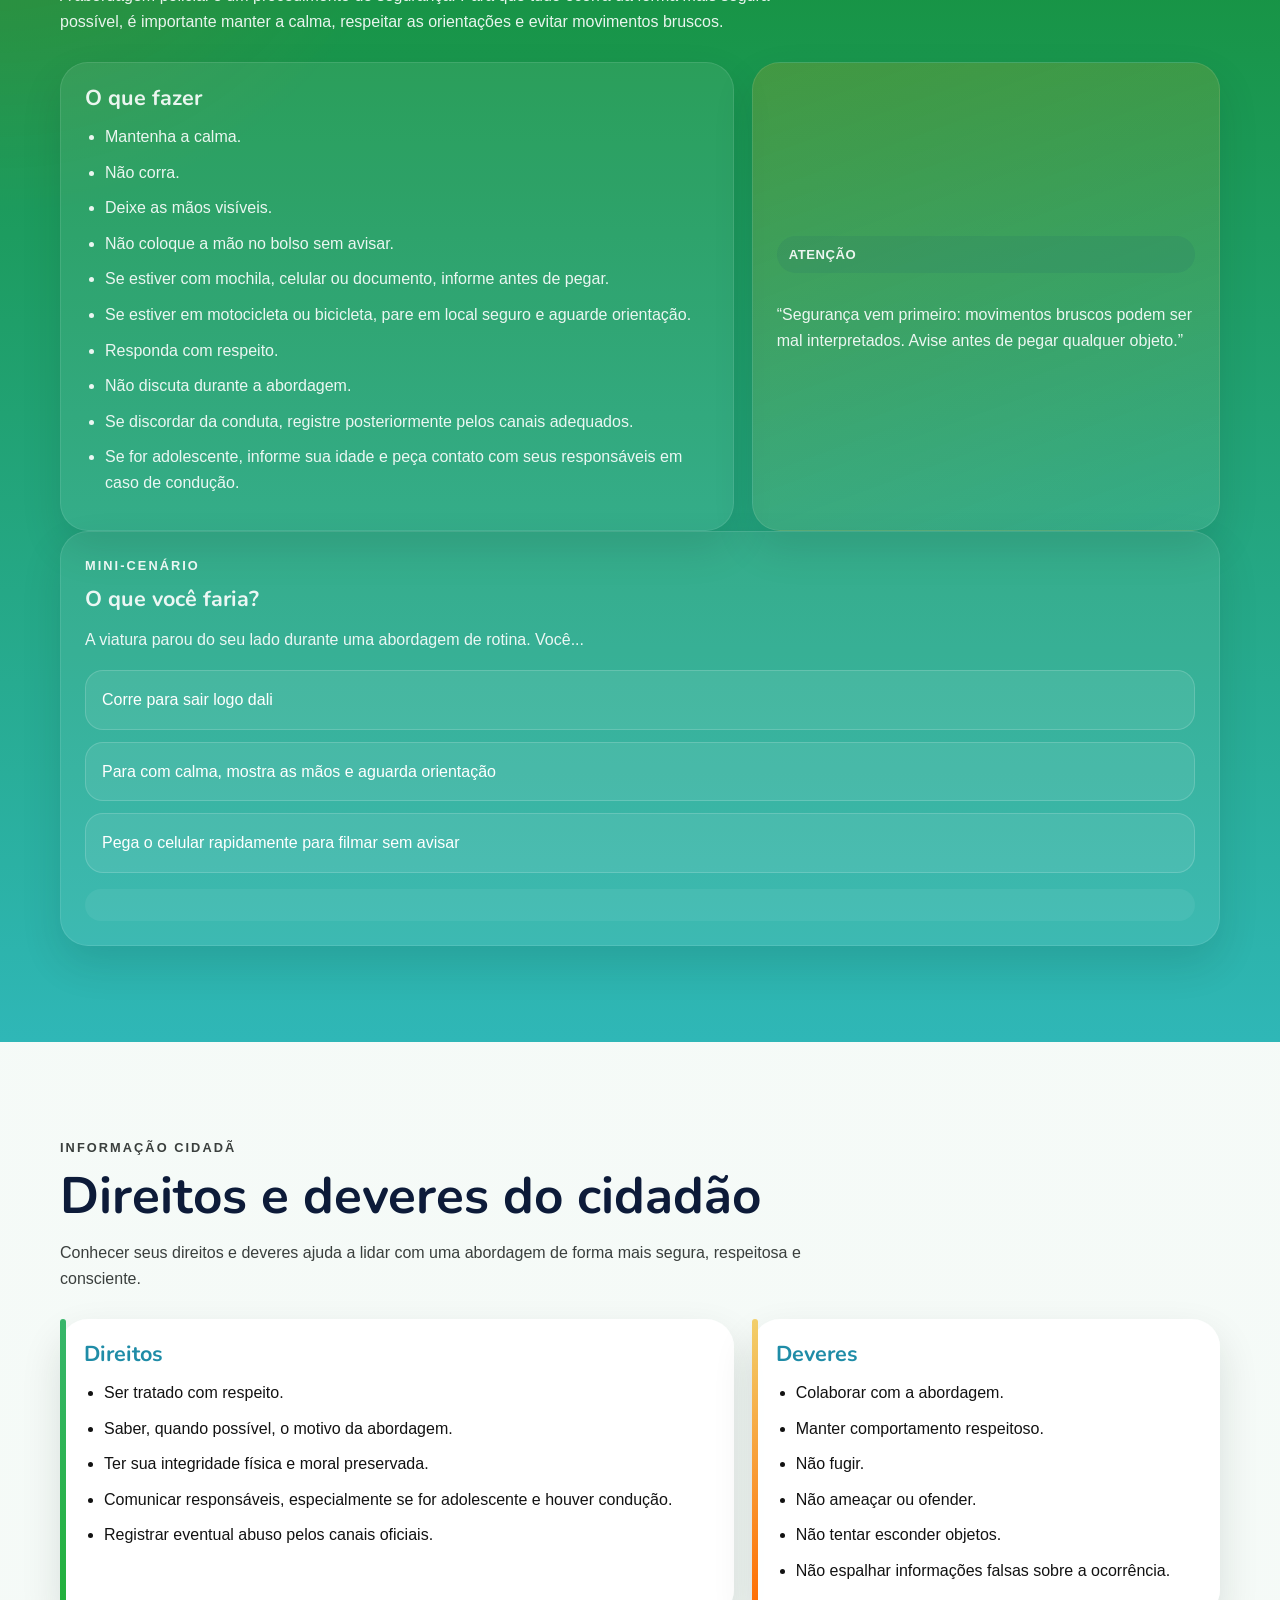
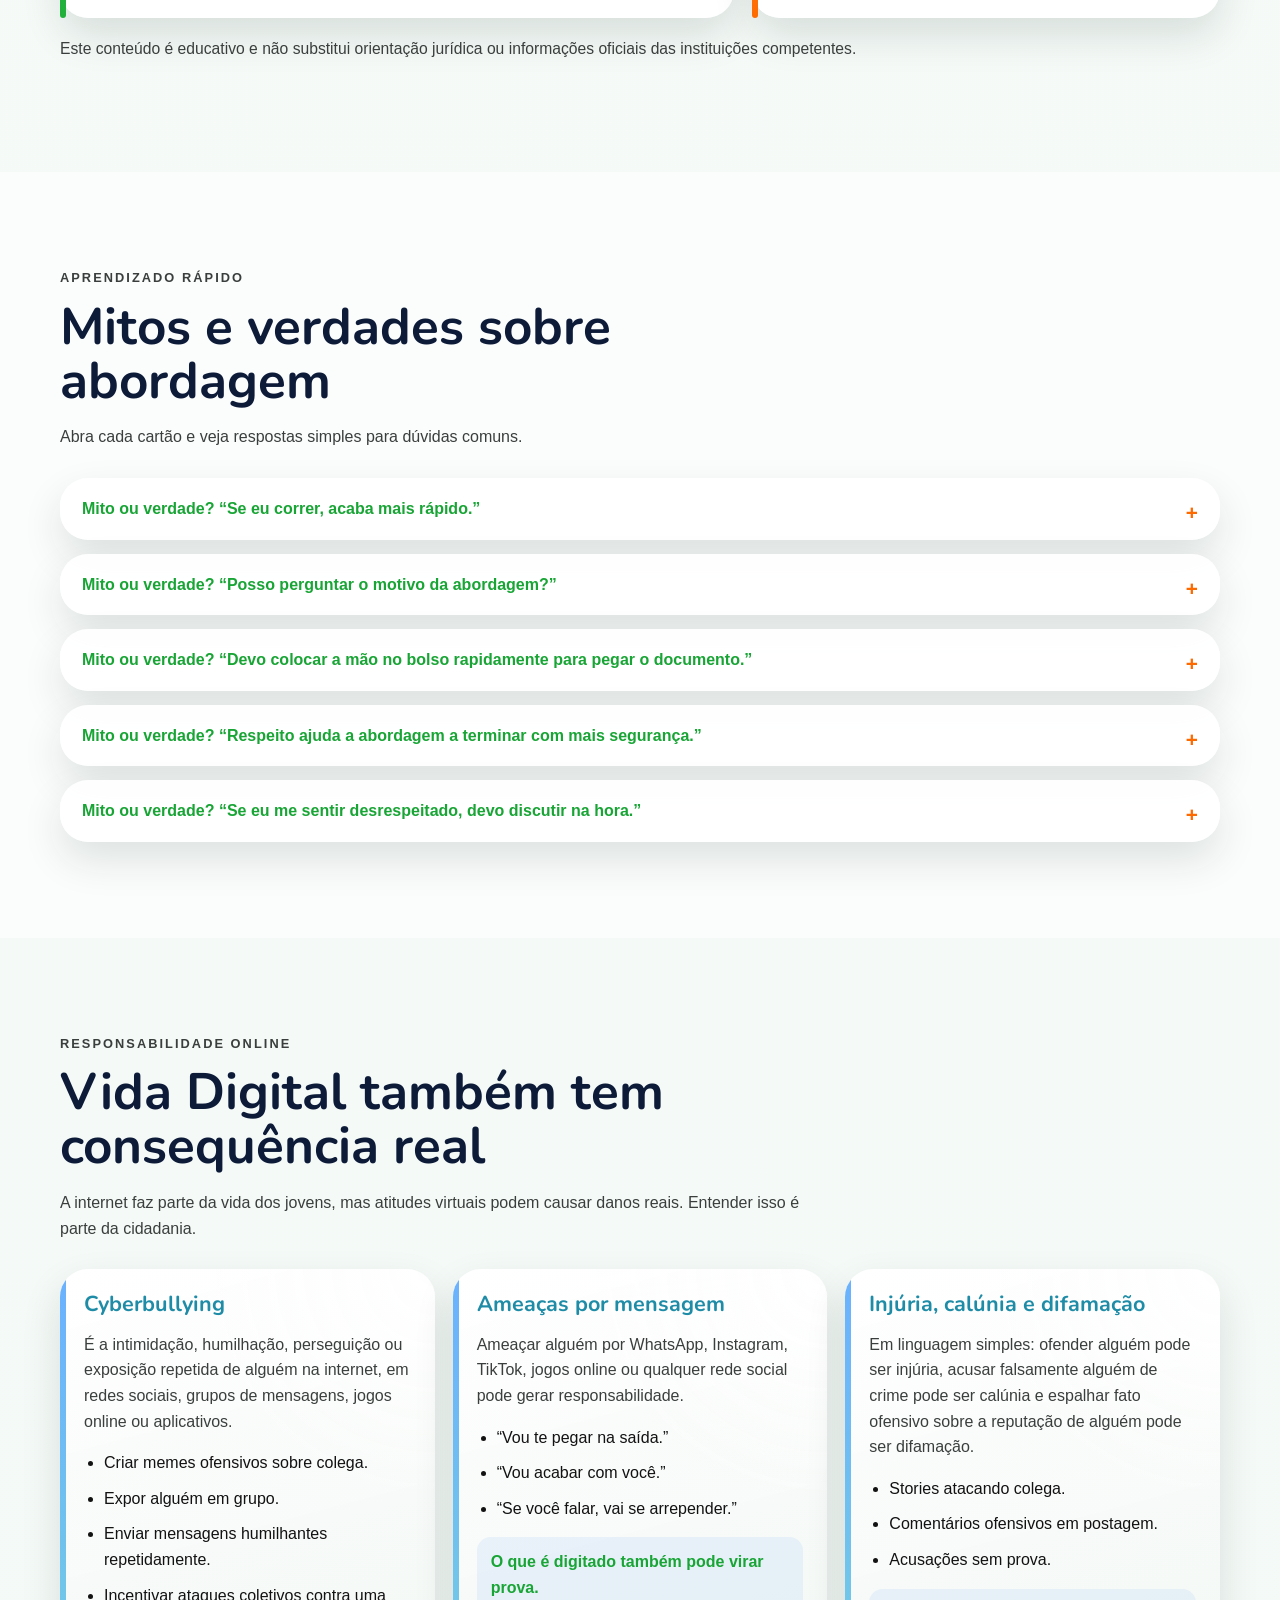
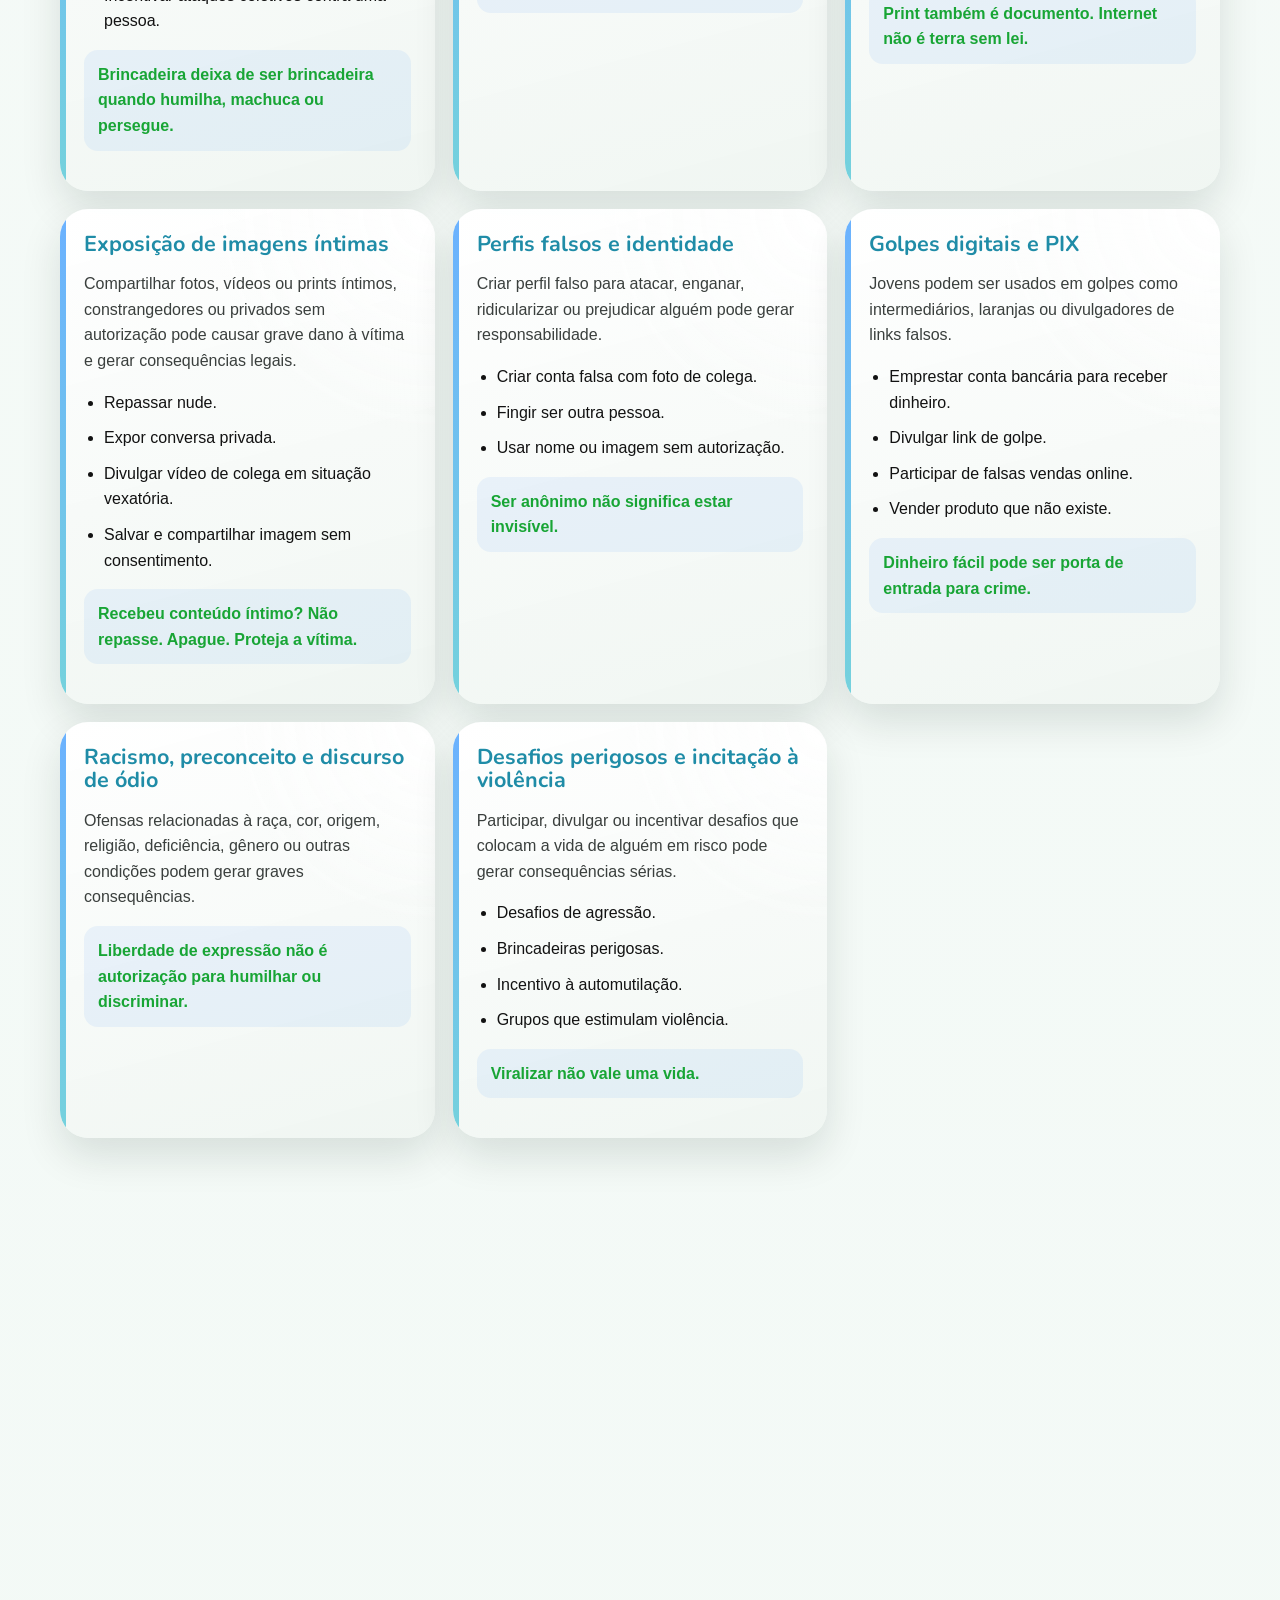
==== commit 9dc6b50b: "Move RAIO em numeros near start of RAIO section" ====
--- a/index.html
+++ b/index.html
@@ -323,6 +323,52 @@
         </div>
       </section>
 
+      <section class="section" id="numeros">
+        <div class="container">
+          <div class="section-heading reveal">
+            <p class="eyebrow">Panorama institucional</p>
+            <h2>RAIO em números</h2>
+            <p>
+              Os dados abaixo foram organizados a partir do material
+              institucional disponível na pasta do projeto e devem ser revisados
+              oficialmente antes da publicação final.
+            </p>
+          </div>
+
+          <div class="stats-grid">
+            <!-- Revisar estes quantitativos antes da publicação oficial. O PDF institucional pode ser atualizado periodicamente. -->
+            <article class="stat-card reveal">
+              <strong data-count="5">0</strong>
+              <span>Batalhões</span>
+            </article>
+            <article class="stat-card reveal">
+              <strong data-count="19">0</strong>
+              <span>Companhias</span>
+            </article>
+            <article class="stat-card reveal">
+              <strong data-count="58">0</strong>
+              <span>Pelotões</span>
+            </article>
+            <article class="stat-card reveal">
+              <strong data-count="82">0</strong>
+              <span>Bases</span>
+            </article>
+            <article class="stat-card reveal">
+              <strong data-count="3114">0</strong>
+              <span>Policiais</span>
+            </article>
+            <article class="stat-card reveal">
+              <strong data-count="1451">0</strong>
+              <span>Motocicletas</span>
+            </article>
+            <article class="stat-card reveal">
+              <strong data-count="114">0</strong>
+              <span>Viaturas</span>
+            </article>
+          </div>
+        </div>
+      </section>
+
       <section class="section section-muted" id="galeria-raio">
         <div class="container">
           <div class="section-heading reveal">
@@ -885,52 +931,6 @@
         </div>
       </section>
 
-      <section class="section" id="numeros">
-        <div class="container">
-          <div class="section-heading reveal">
-            <p class="eyebrow">Panorama institucional</p>
-            <h2>RAIO em números</h2>
-            <p>
-              Os dados abaixo foram organizados a partir do material
-              institucional disponível na pasta do projeto e devem ser revisados
-              oficialmente antes da publicação final.
-            </p>
-          </div>
-
-          <div class="stats-grid">
-            <!-- Revisar estes quantitativos antes da publicação oficial. O PDF institucional pode ser atualizado periodicamente. -->
-            <article class="stat-card reveal">
-              <strong data-count="5">0</strong>
-              <span>Batalhões</span>
-            </article>
-            <article class="stat-card reveal">
-              <strong data-count="19">0</strong>
-              <span>Companhias</span>
-            </article>
-            <article class="stat-card reveal">
-              <strong data-count="58">0</strong>
-              <span>Pelotões</span>
-            </article>
-            <article class="stat-card reveal">
-              <strong data-count="82">0</strong>
-              <span>Bases</span>
-            </article>
-            <article class="stat-card reveal">
-              <strong data-count="3114">0</strong>
-              <span>Policiais</span>
-            </article>
-            <article class="stat-card reveal">
-              <strong data-count="1451">0</strong>
-              <span>Motocicletas</span>
-            </article>
-            <article class="stat-card reveal">
-              <strong data-count="114">0</strong>
-              <span>Viaturas</span>
-            </article>
-          </div>
-        </div>
-      </section>
-
       <section class="section section-dark" id="abordagem">
         <div class="container">
           <div class="section-heading reveal">
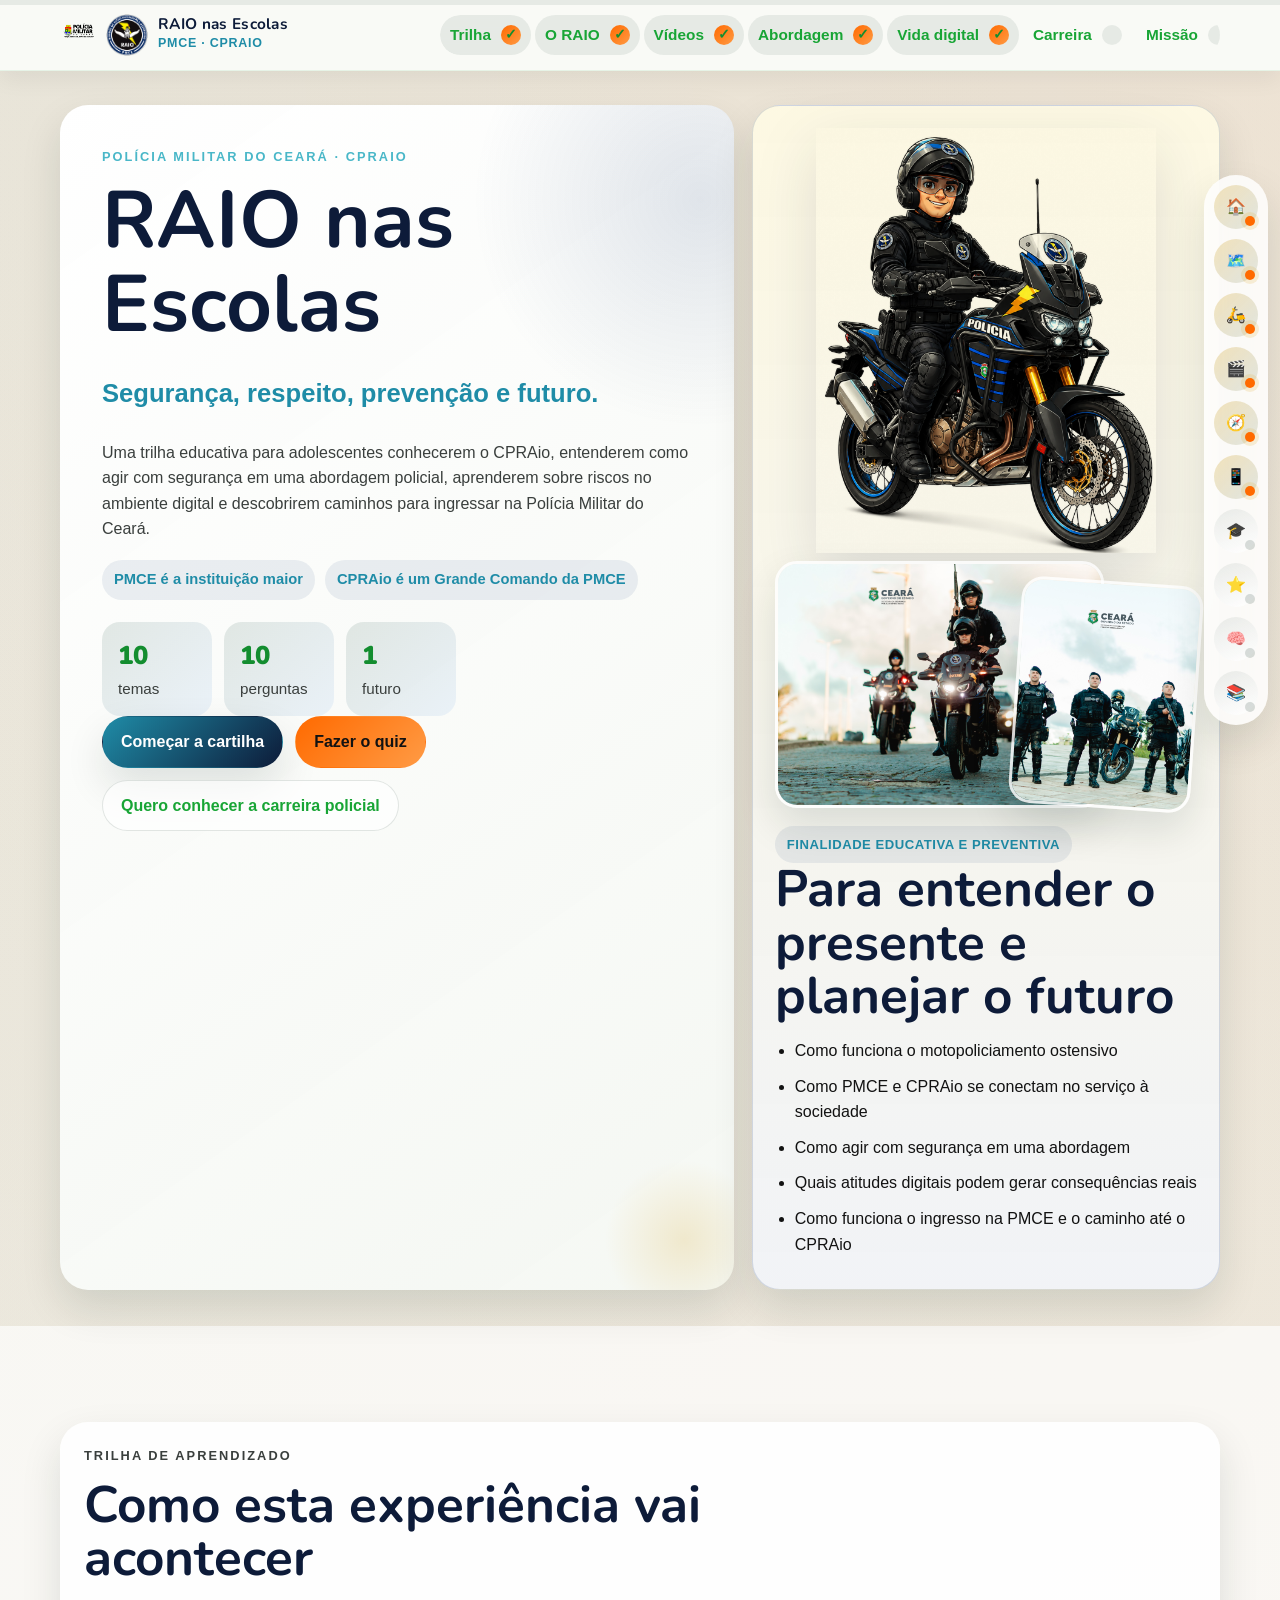
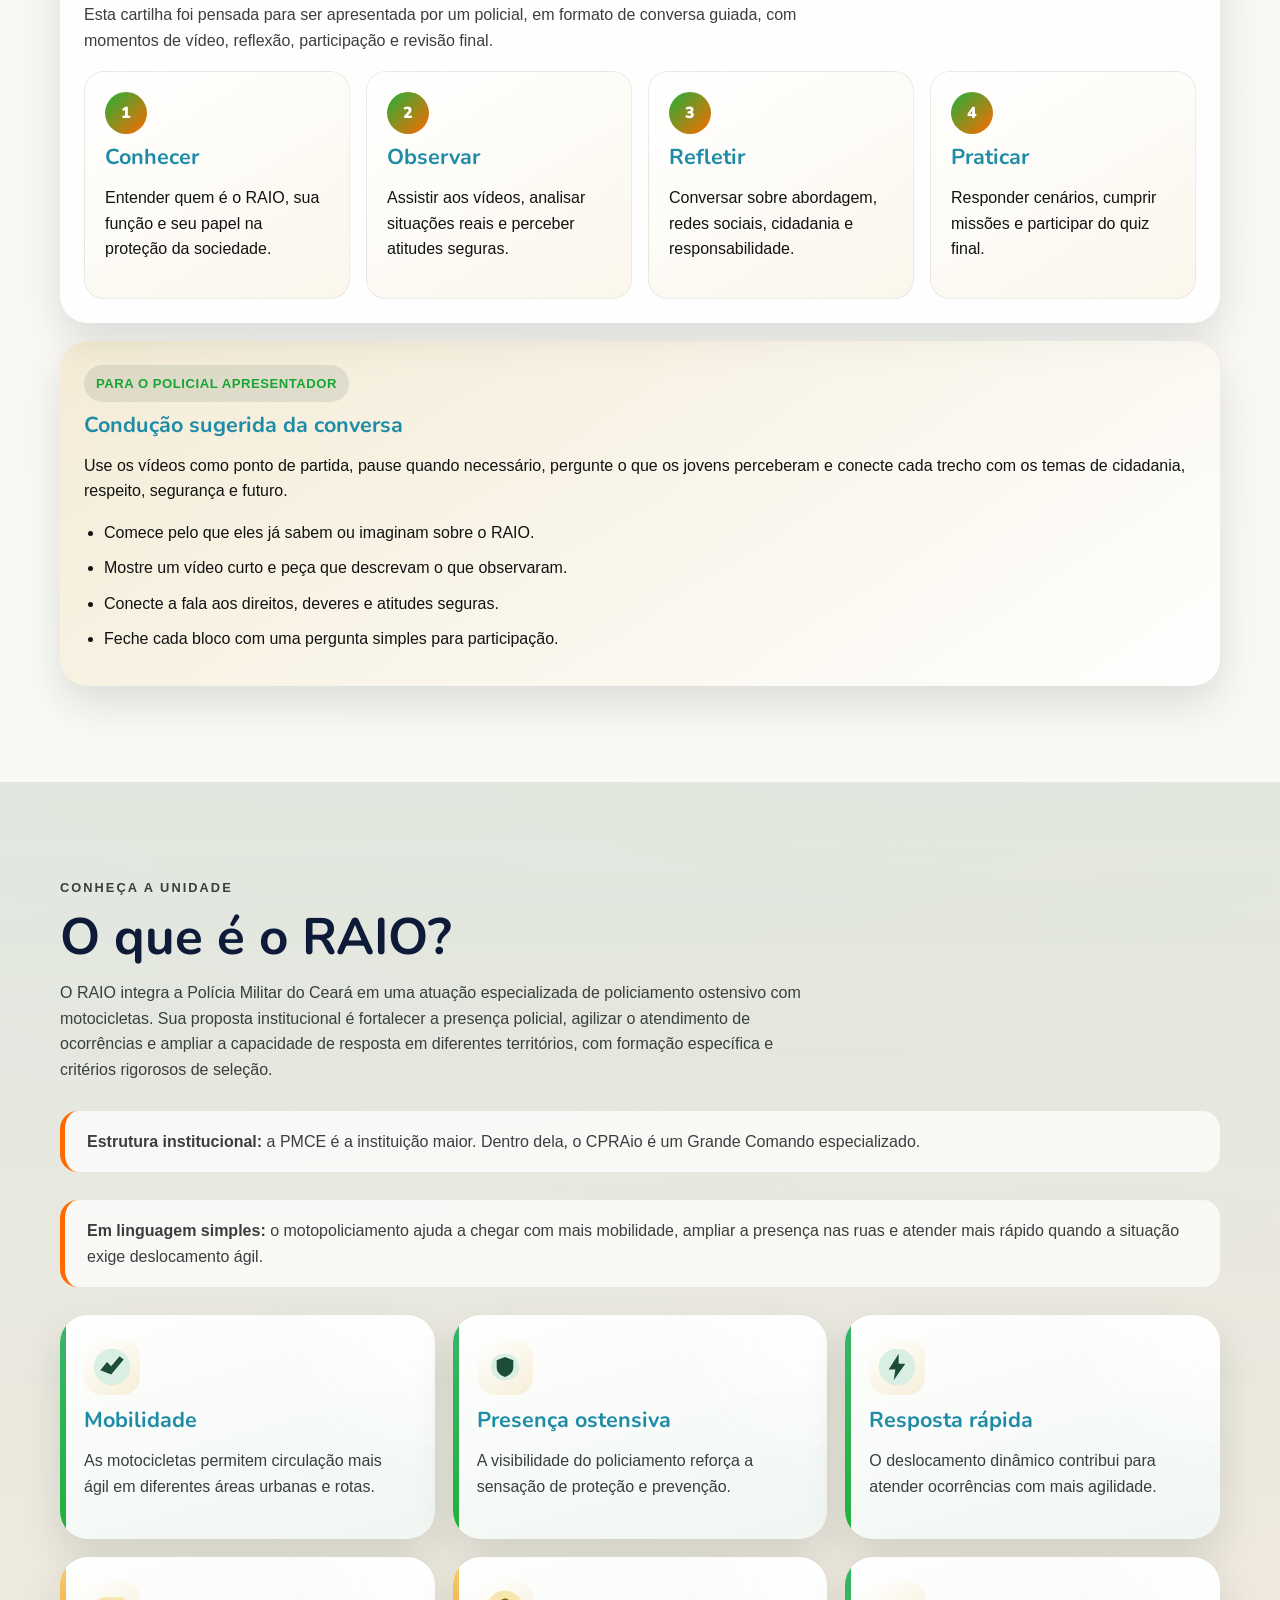
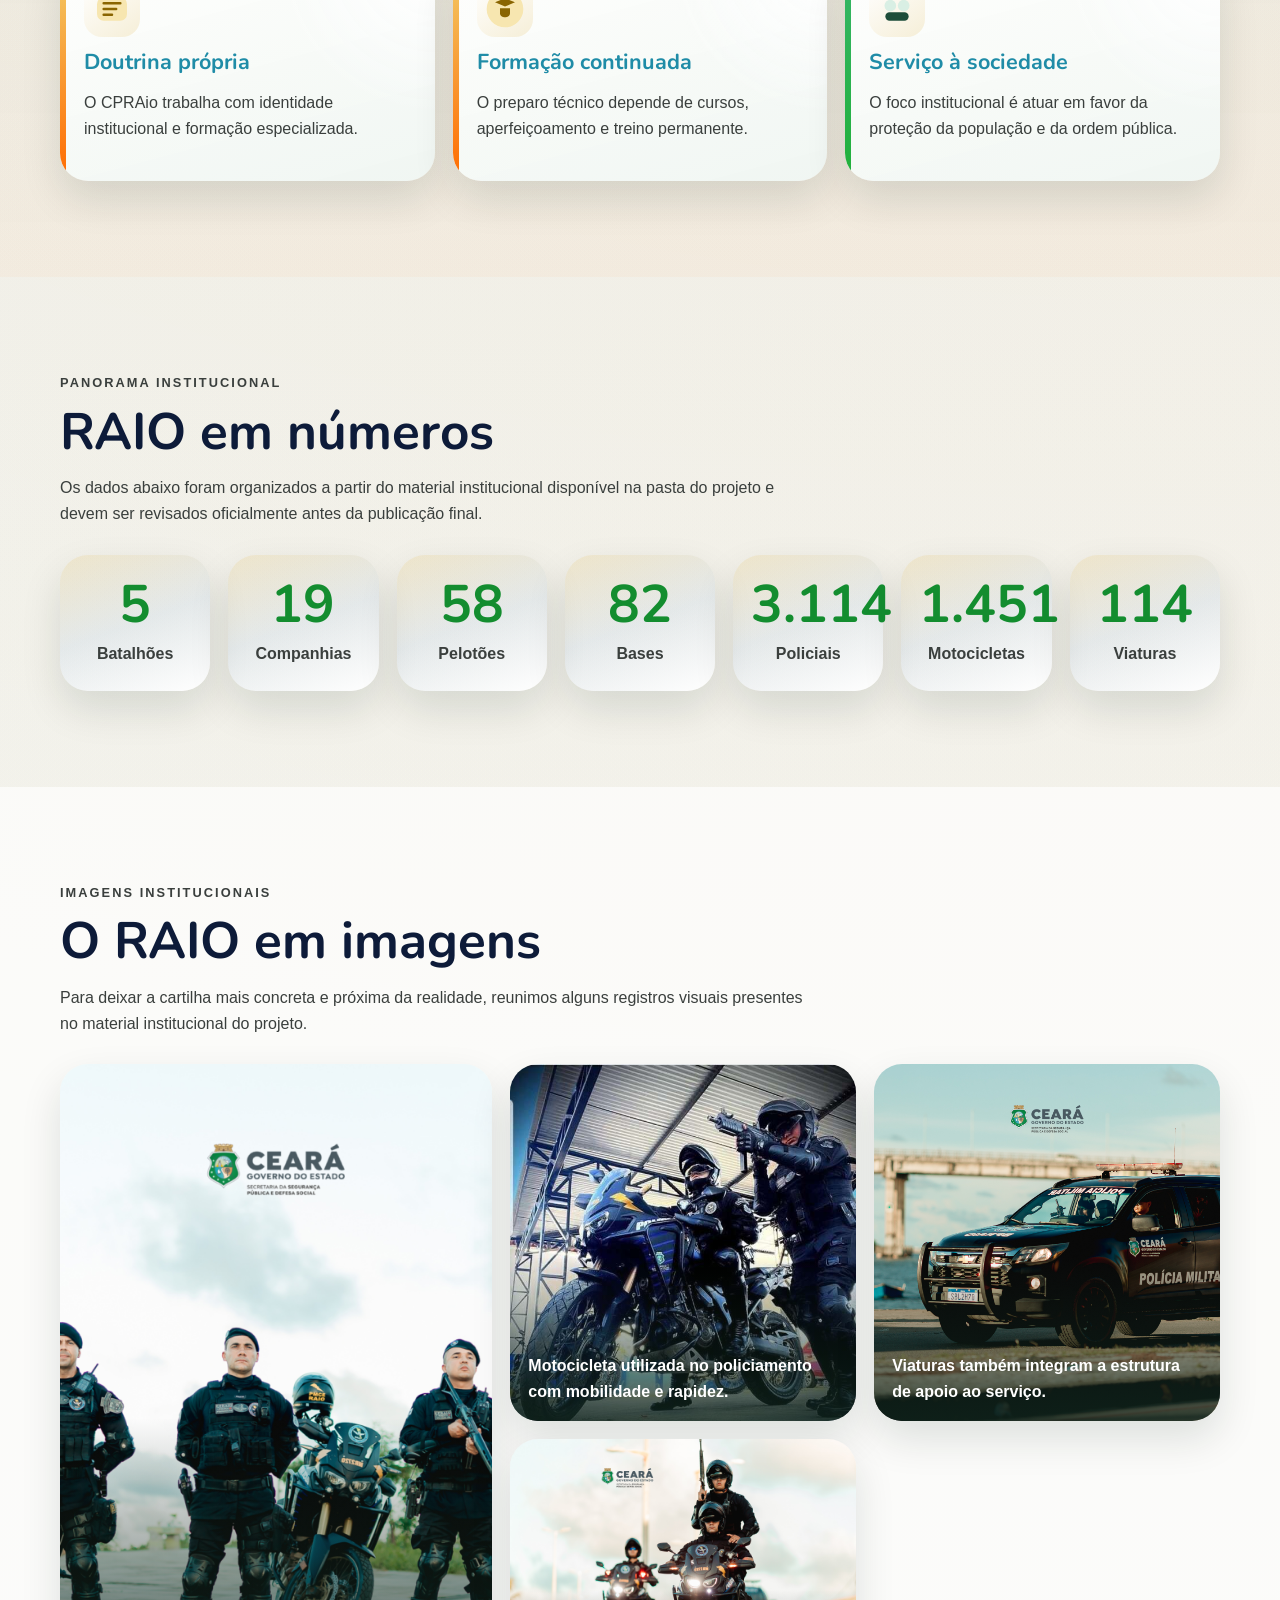
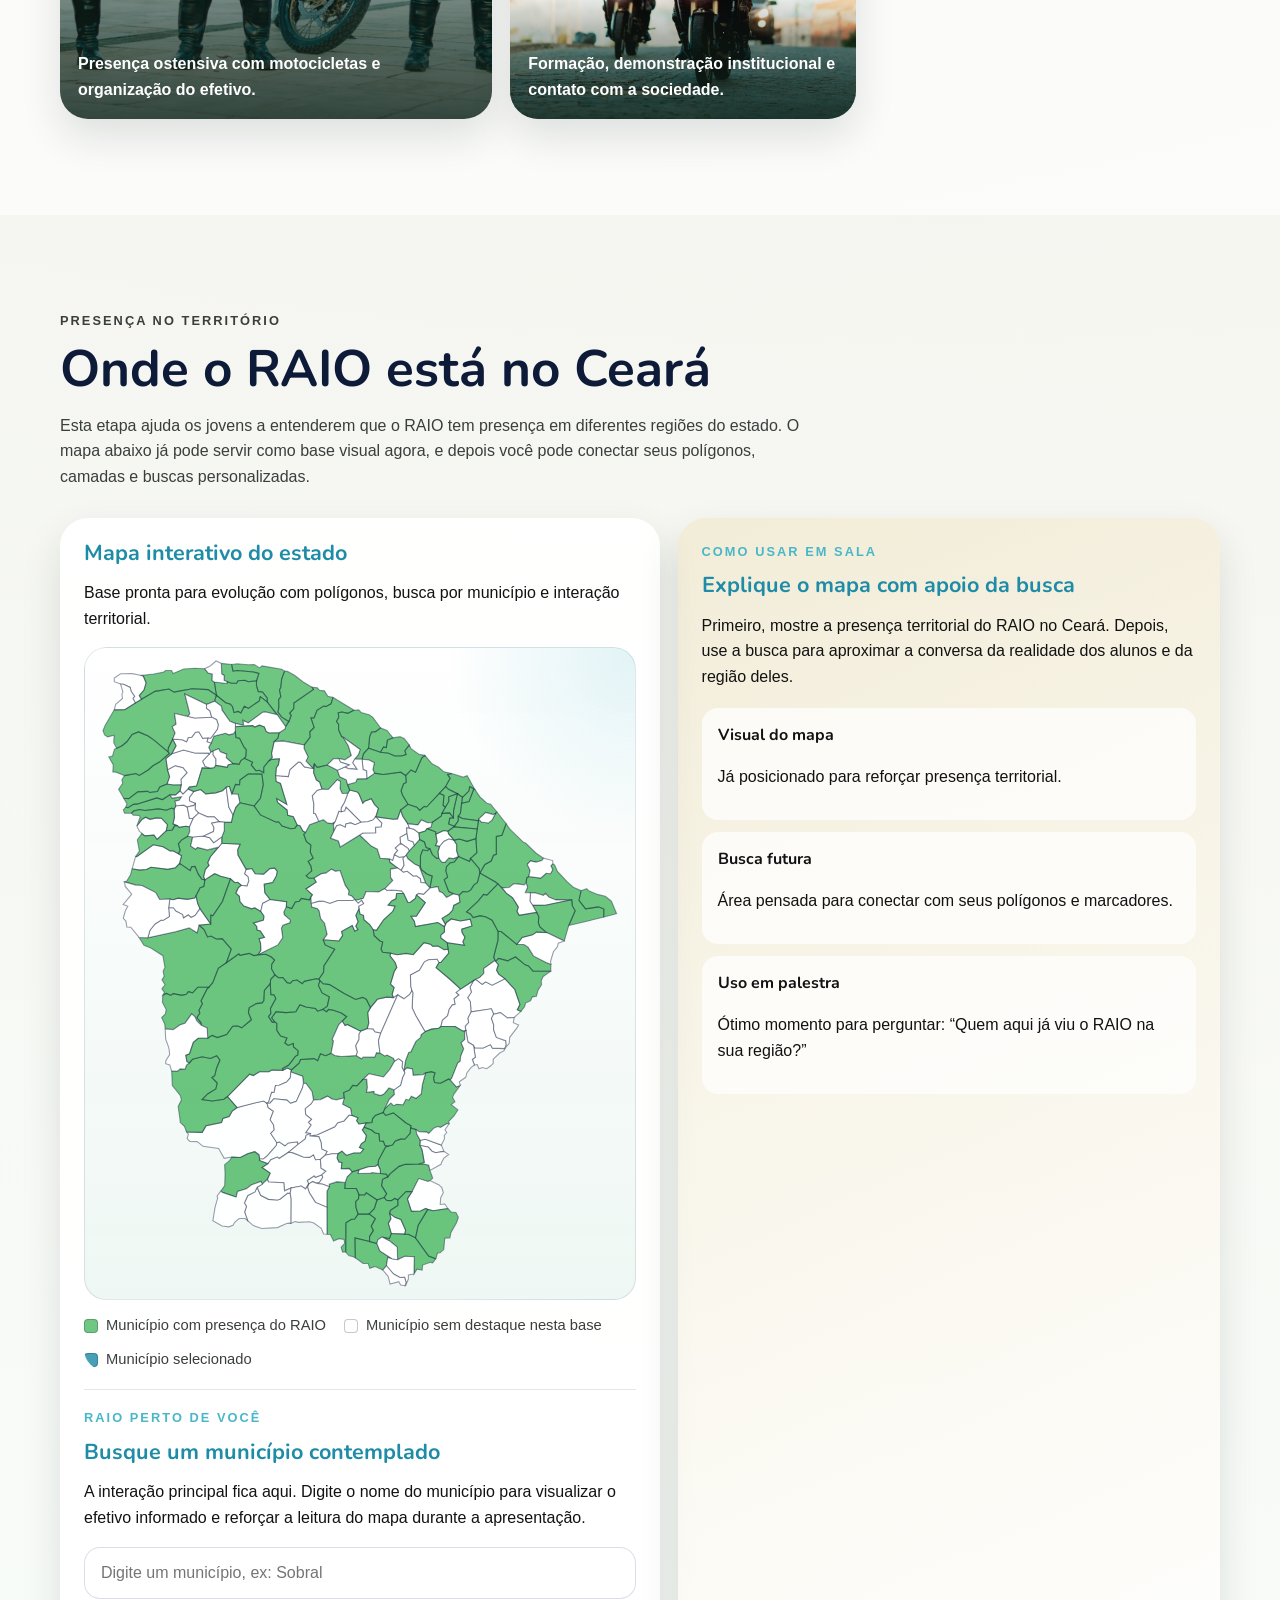
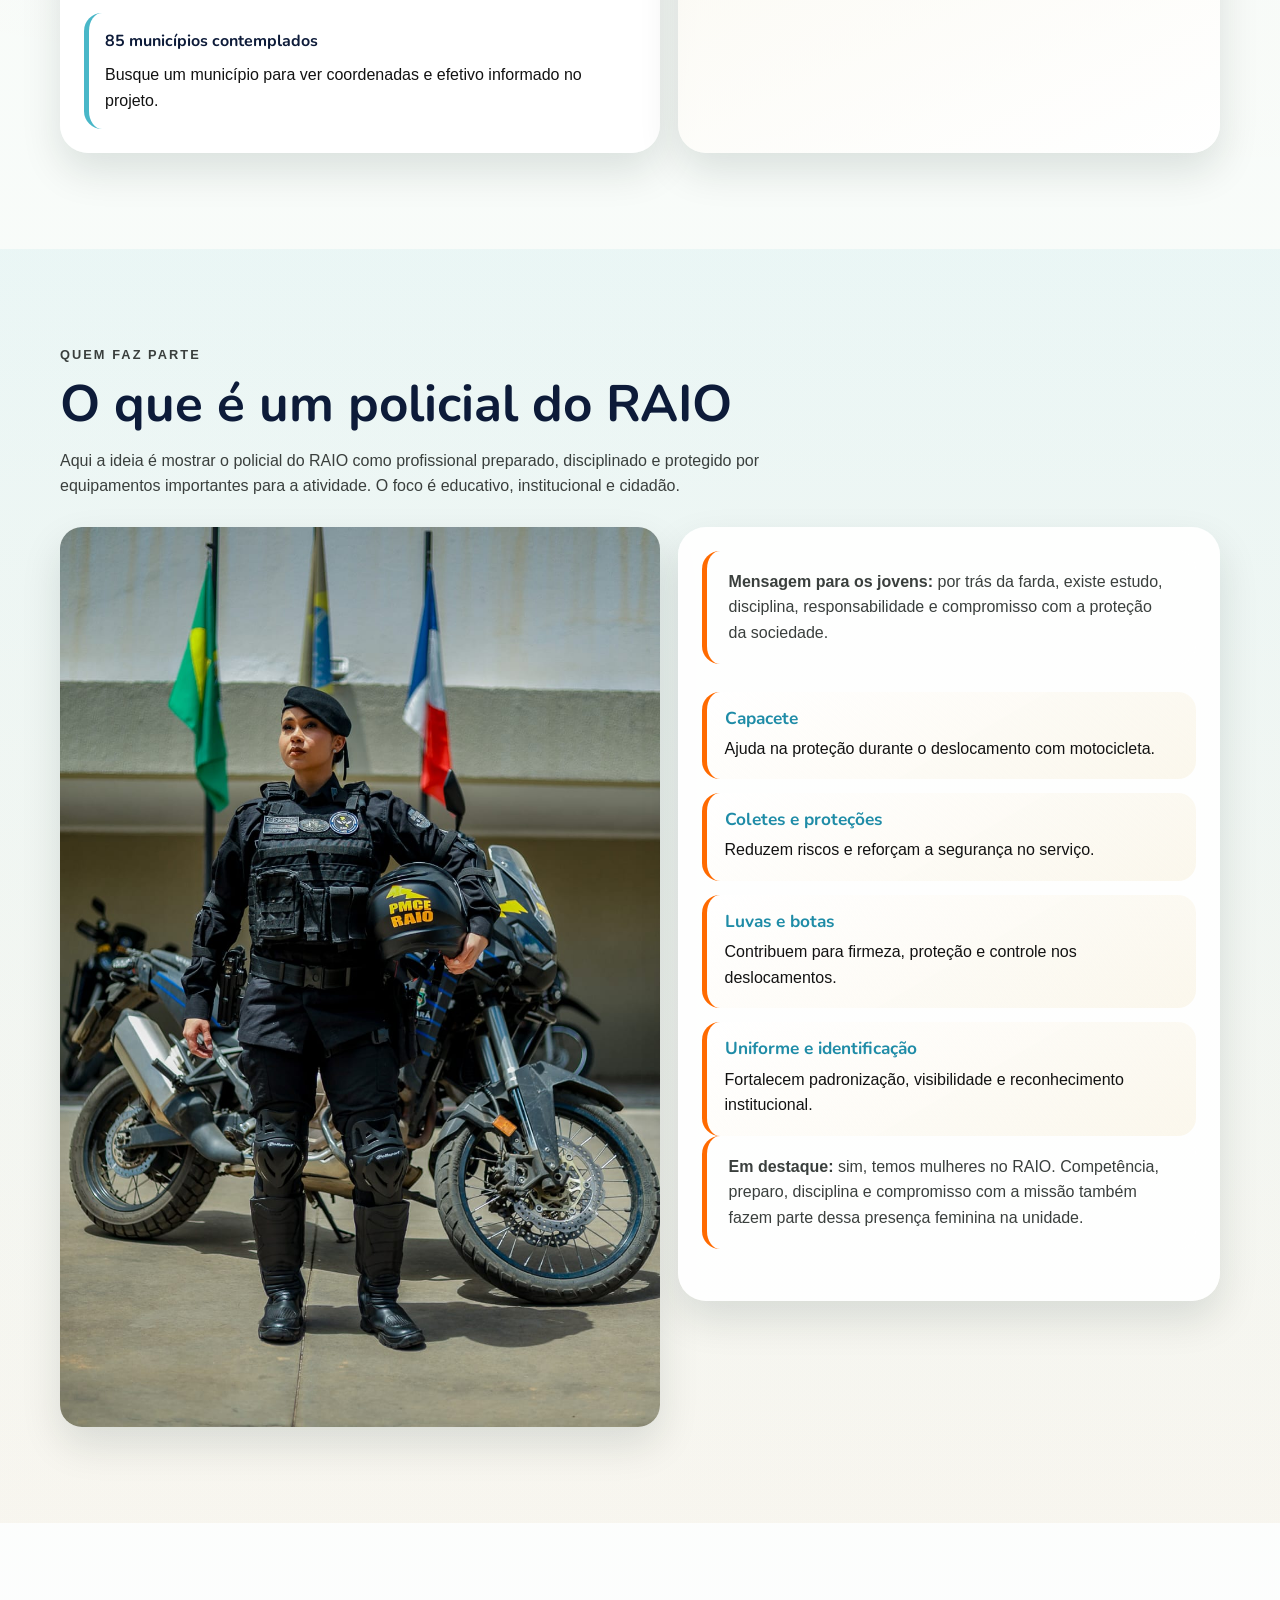
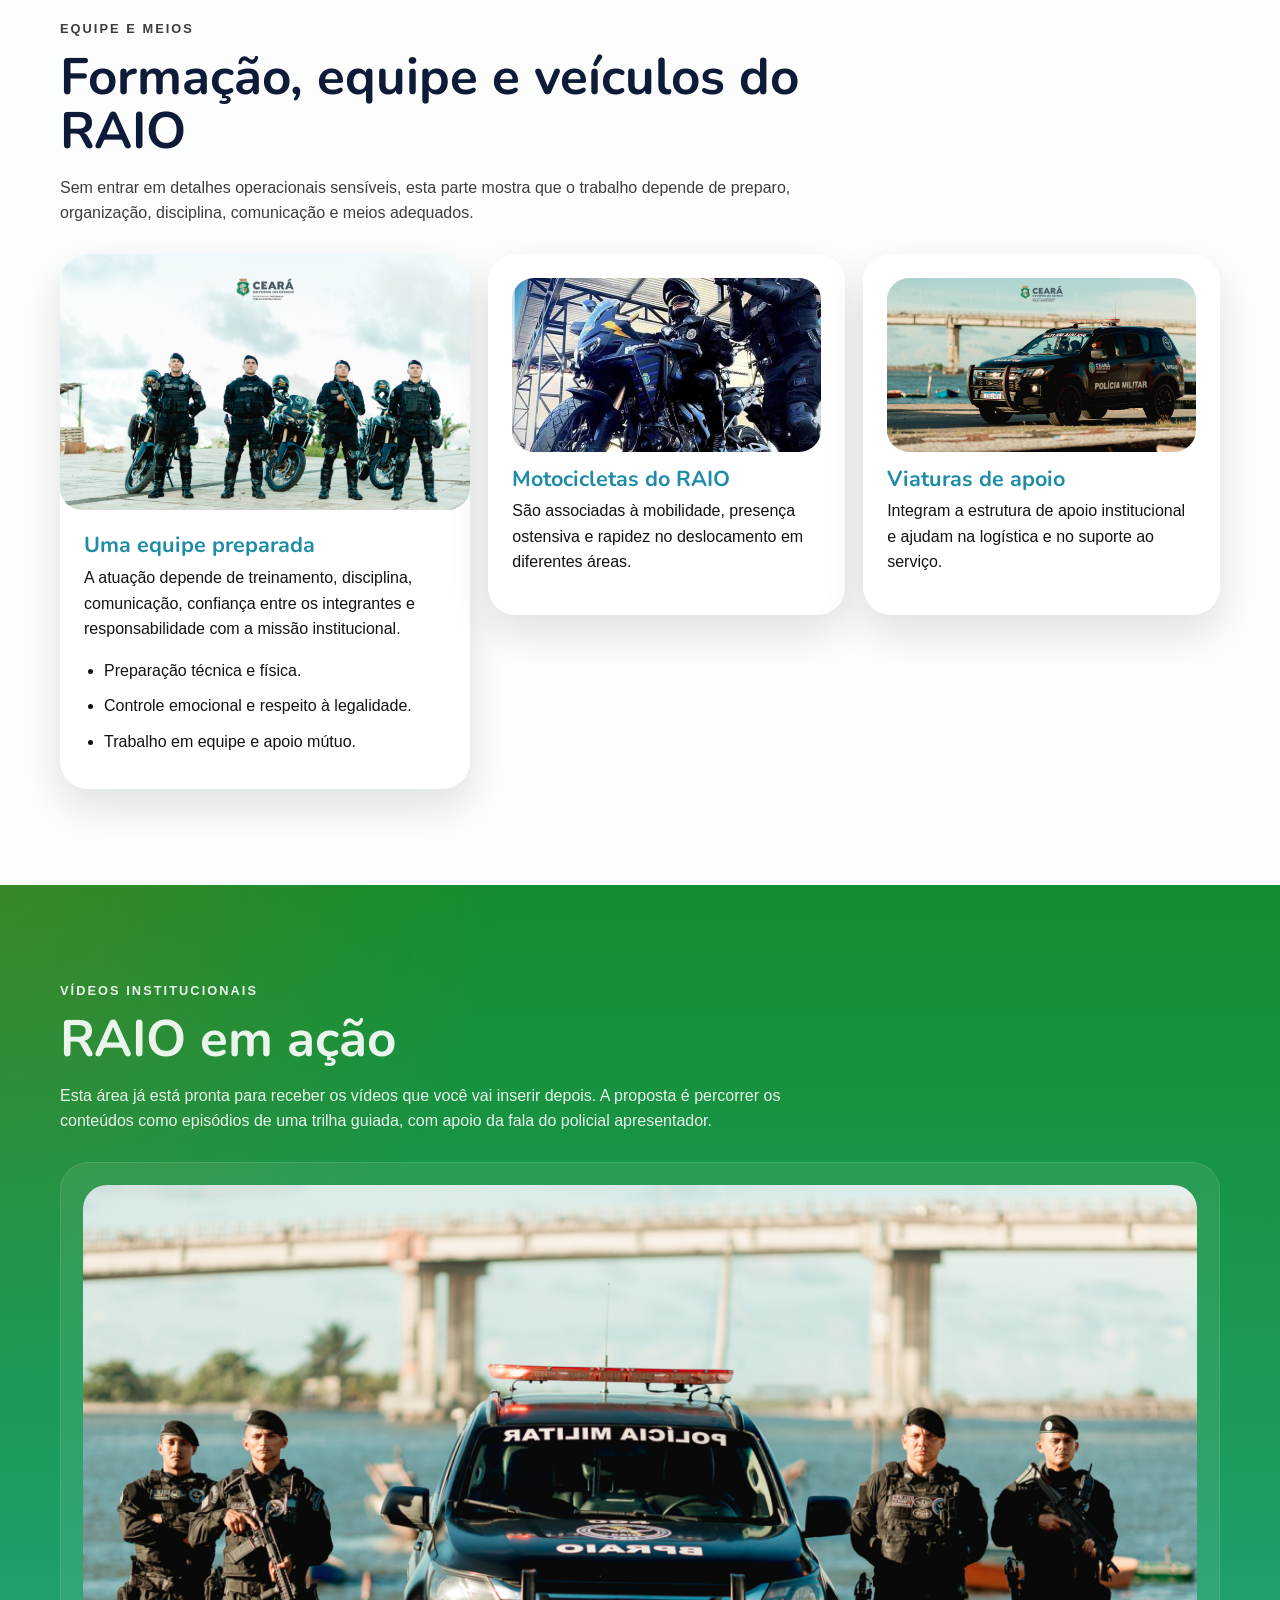
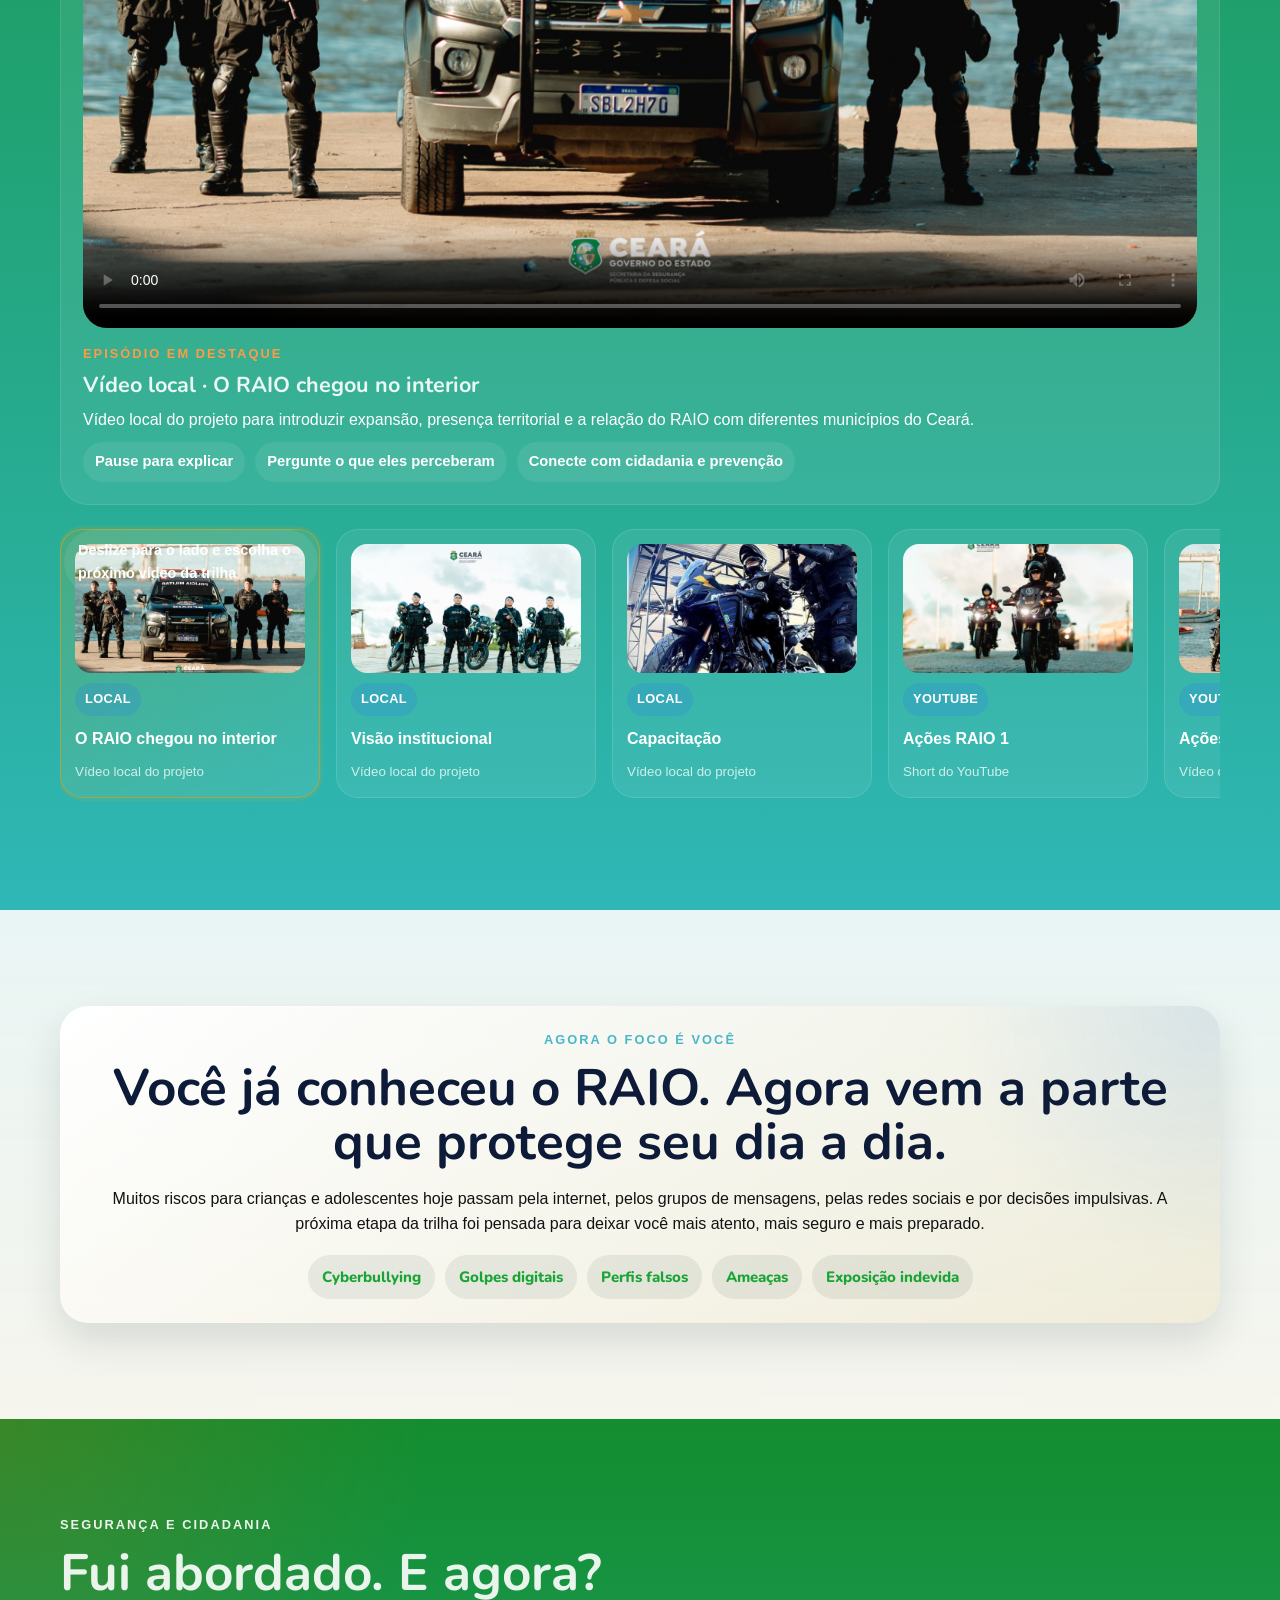
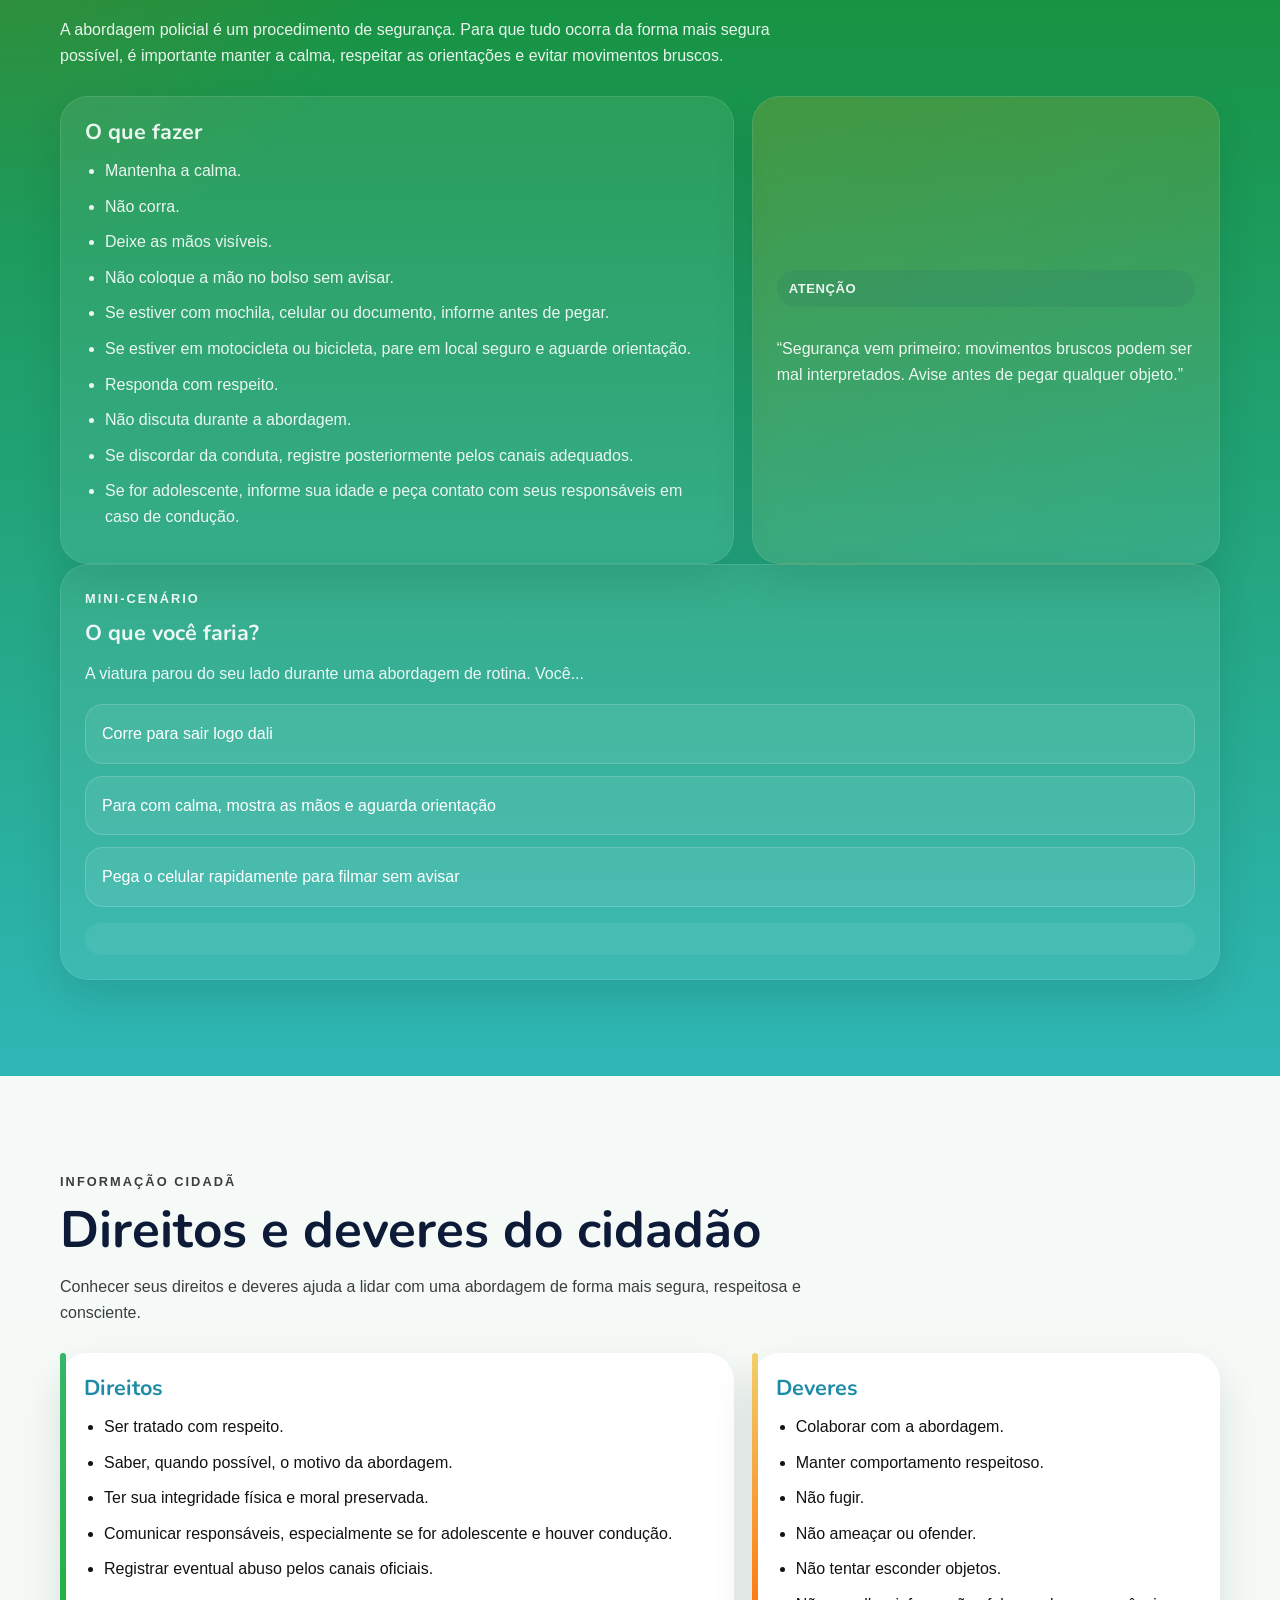
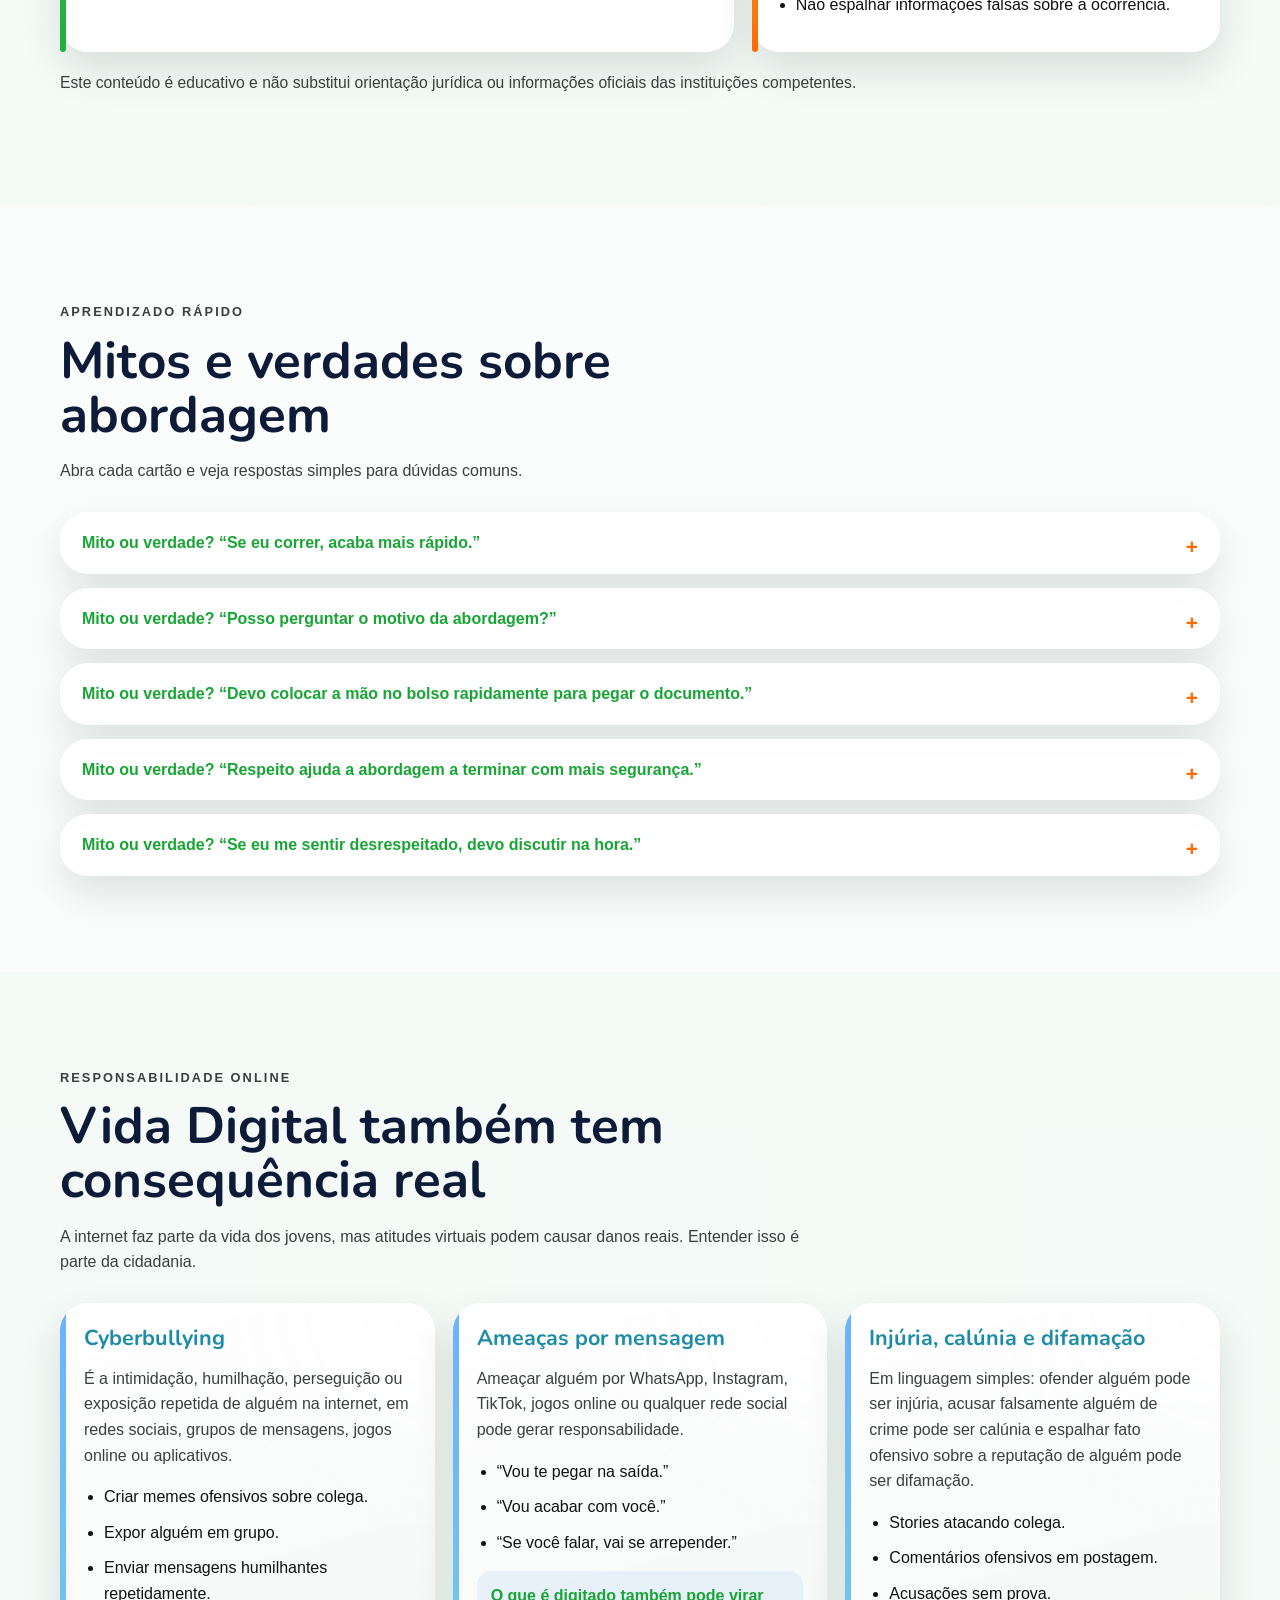
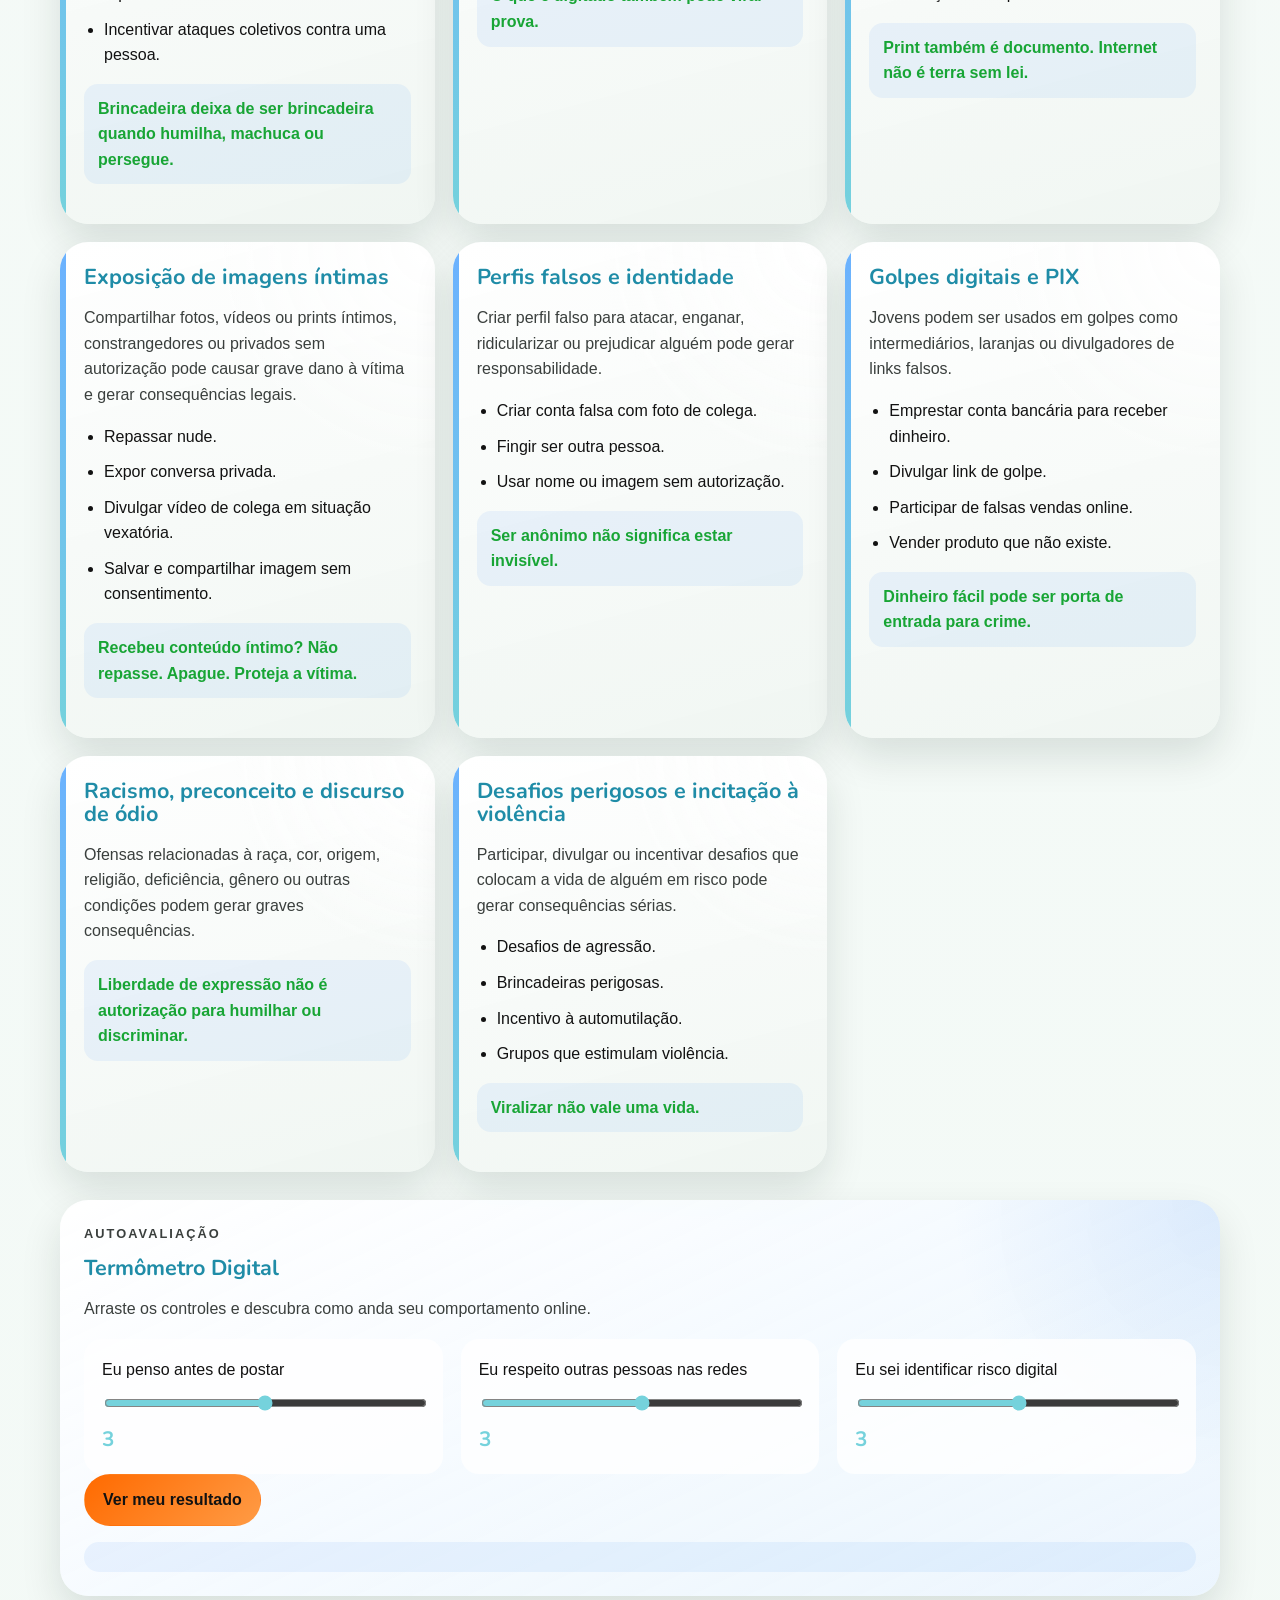
==== commit 6c91d5b8: "Atualiza imagem do perfil feminino RAIO" ====
--- a/index.html
+++ b/index.html
@@ -531,7 +531,7 @@
           <div class="profile-showcase">
             <figure class="profile-figure reveal">
               <img
-                src="Imagens RAIO/Raio_09_PFEM.jpeg"
+                src="Imagens RAIO/Raio_10.jpeg"
                 alt="Policial feminina do RAIO em imagem institucional"
               />
             </figure>
